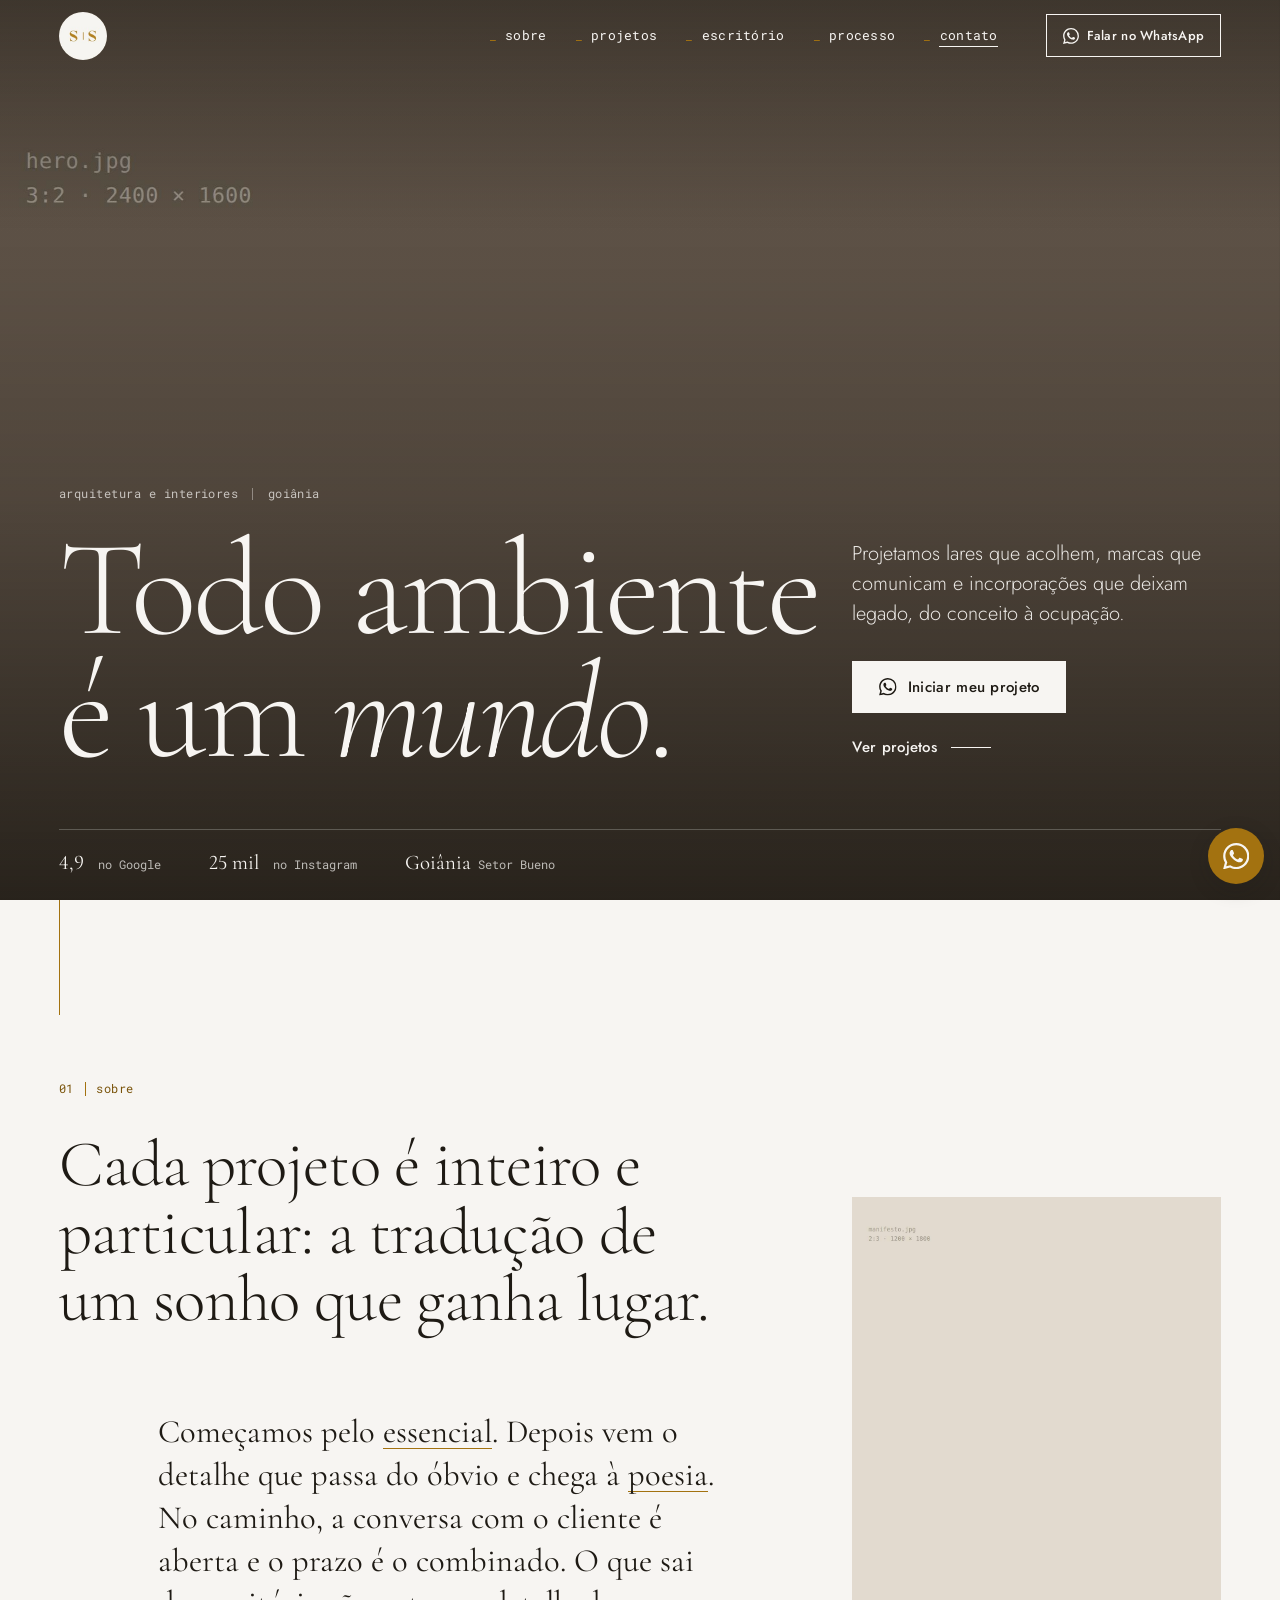
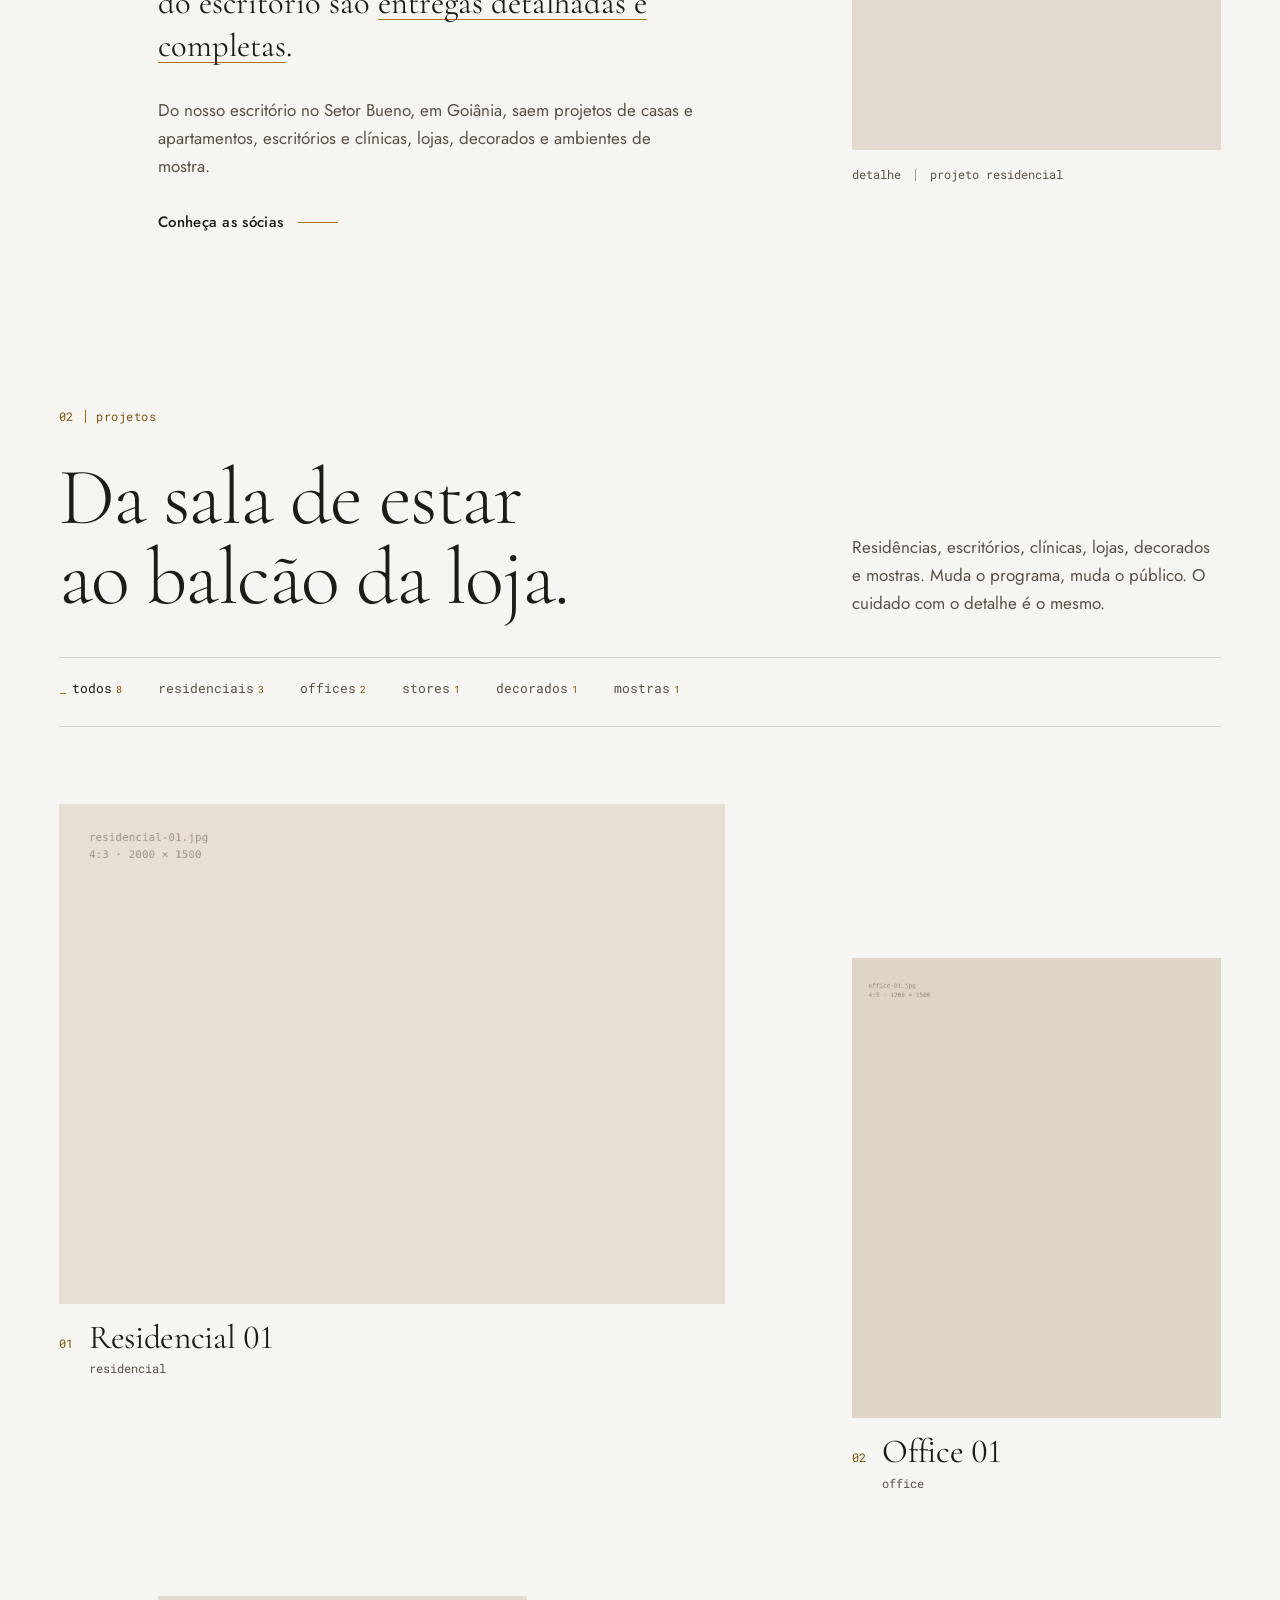
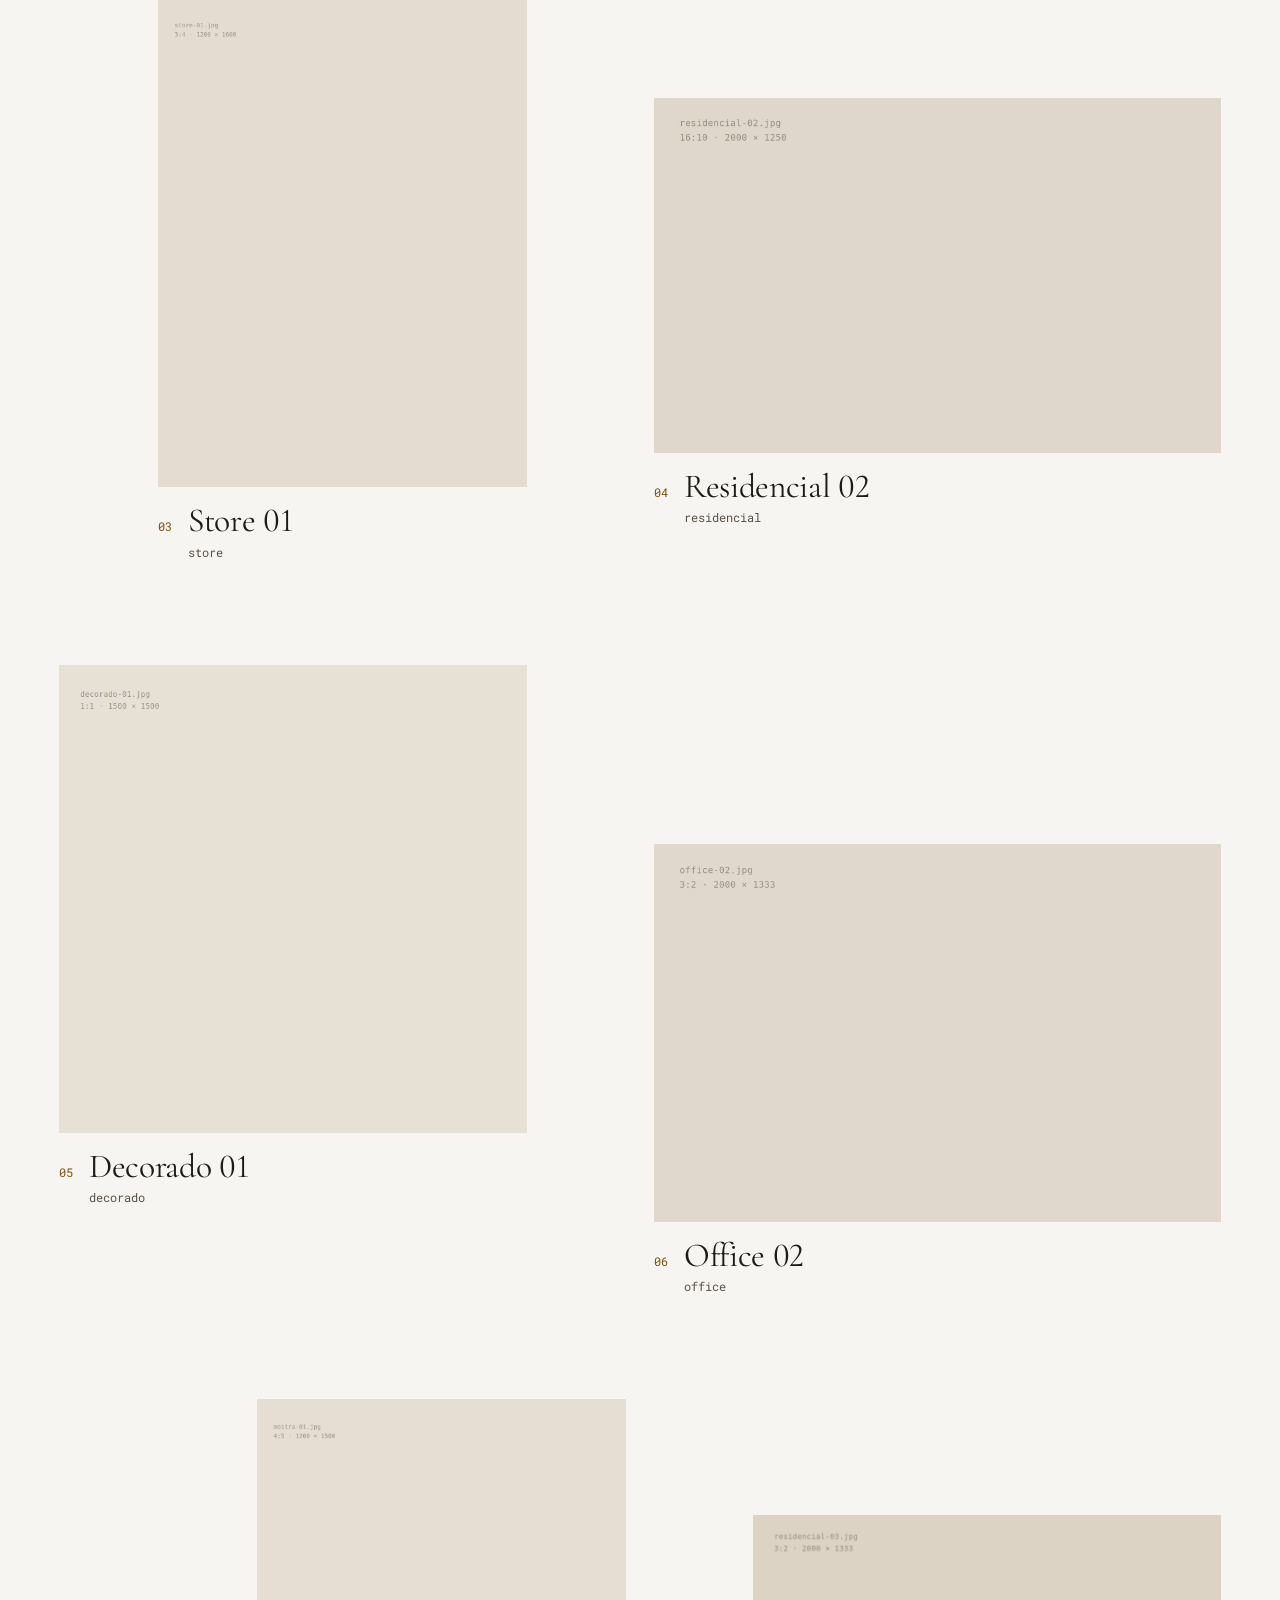
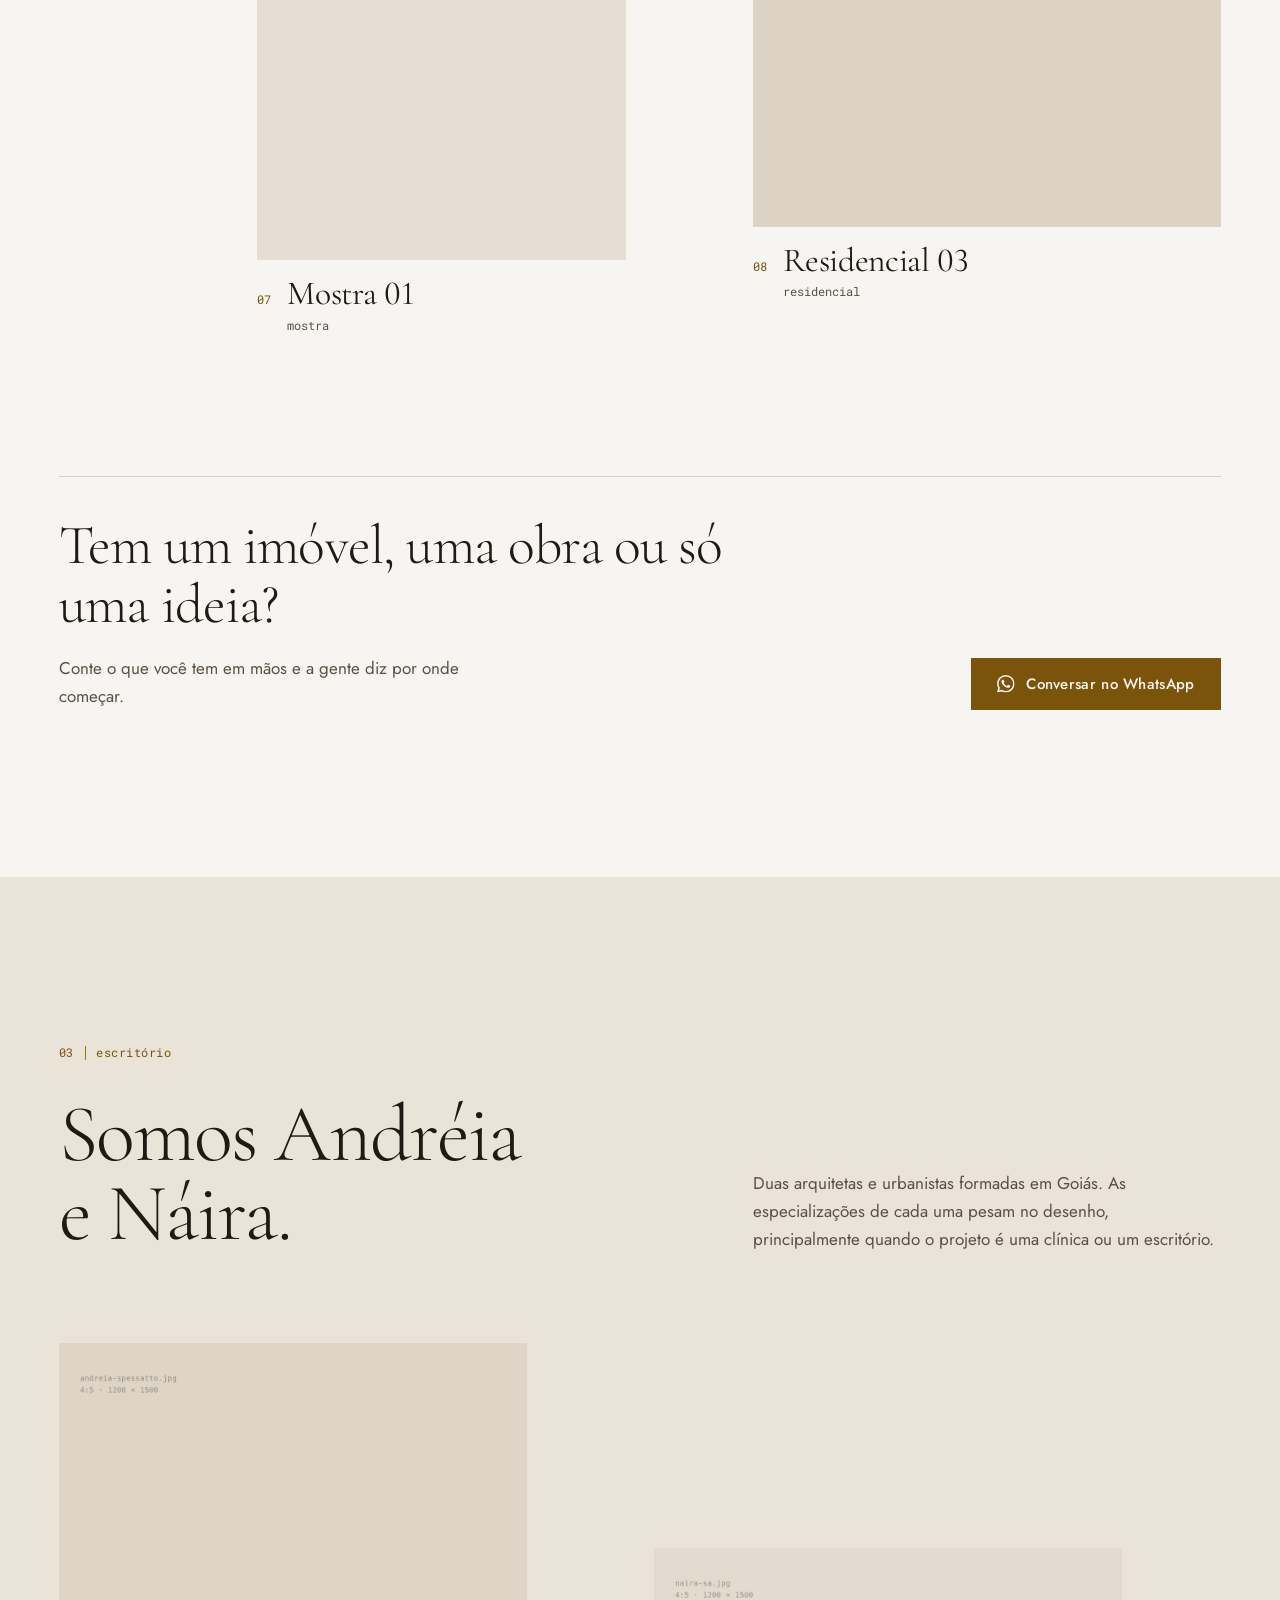
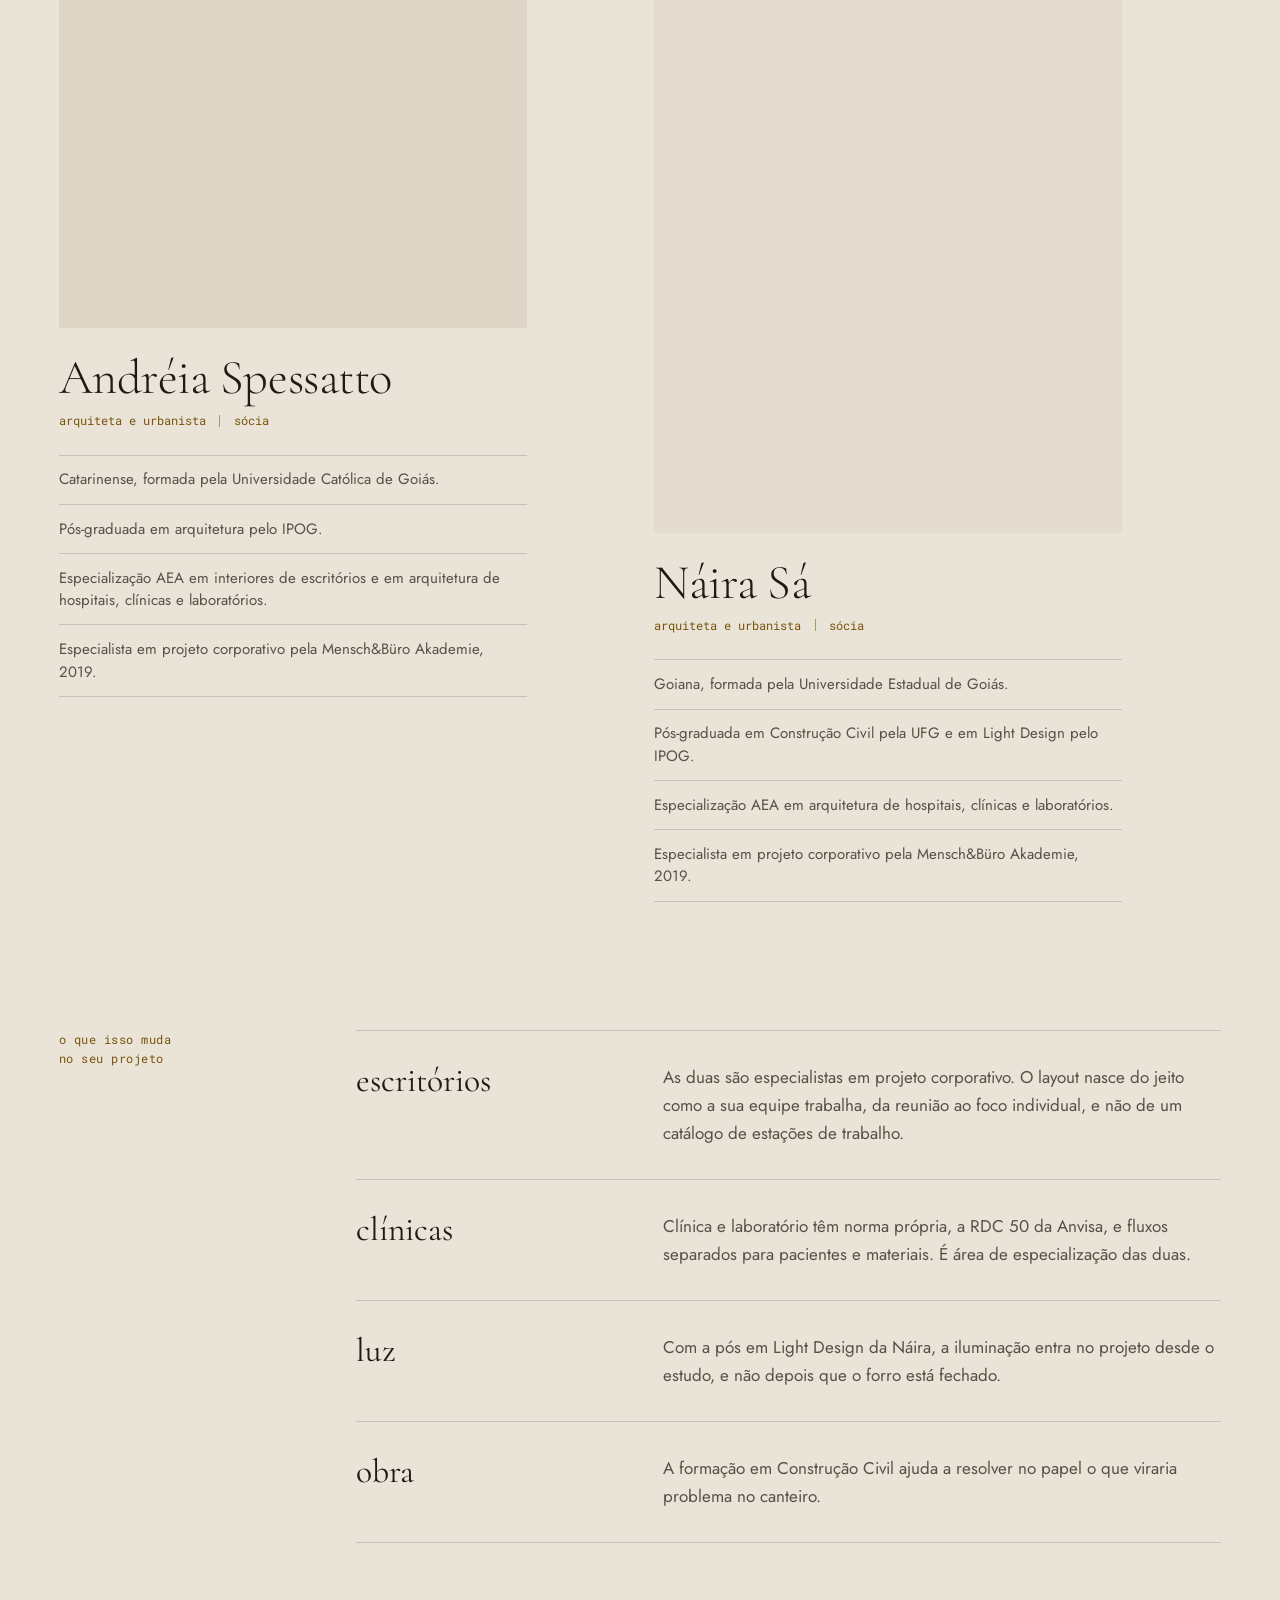
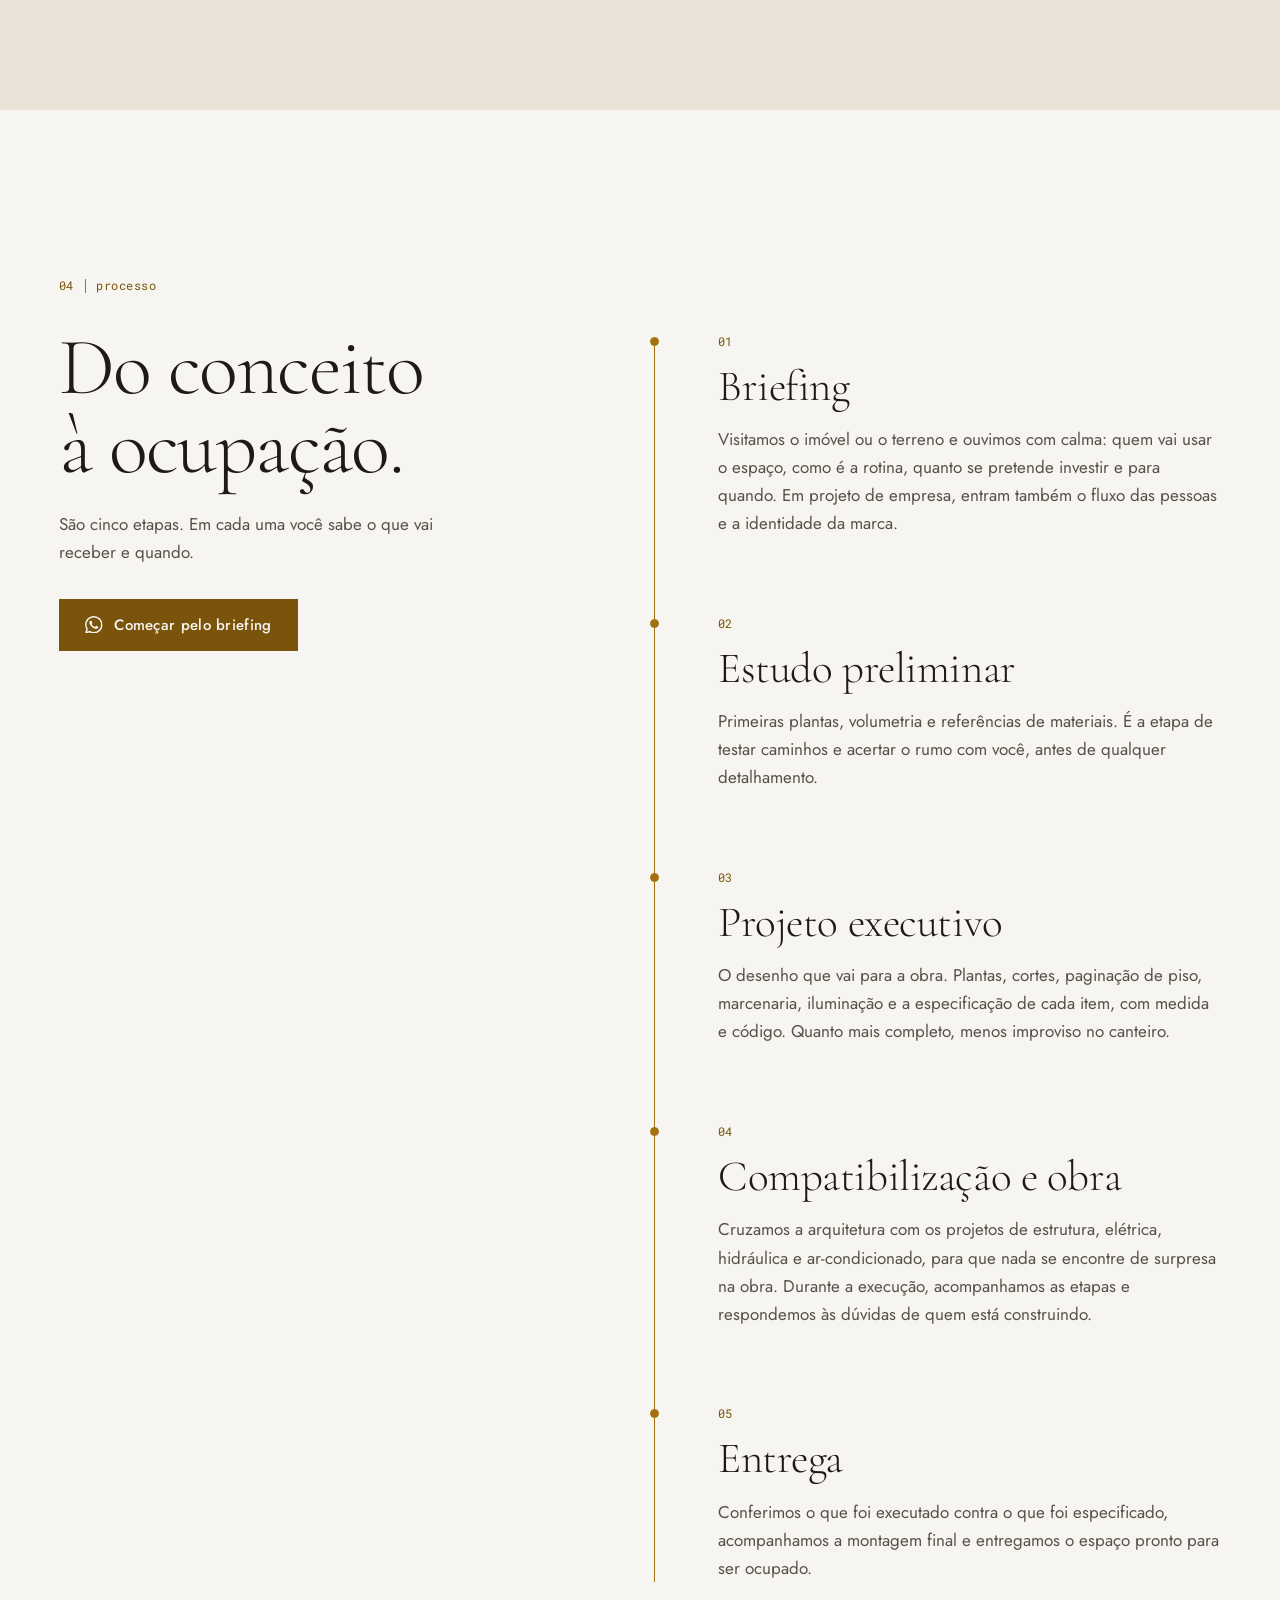
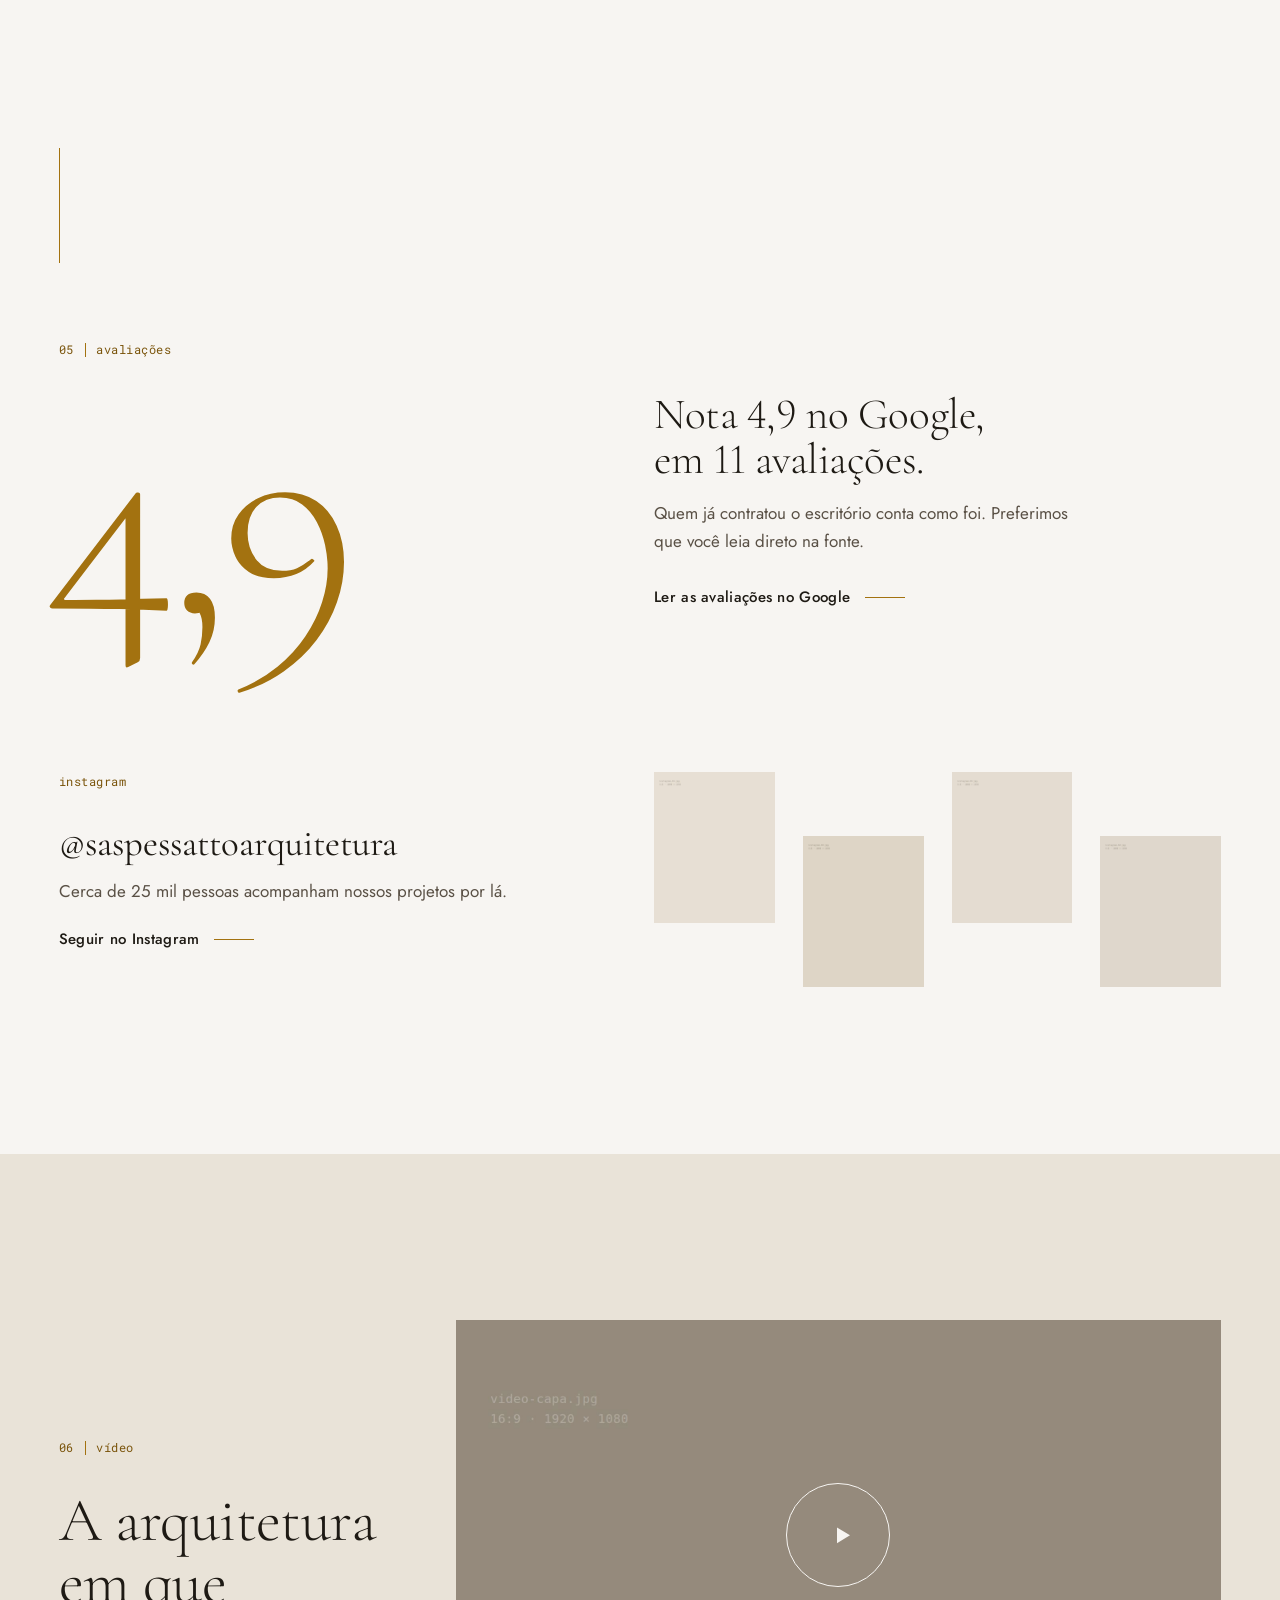
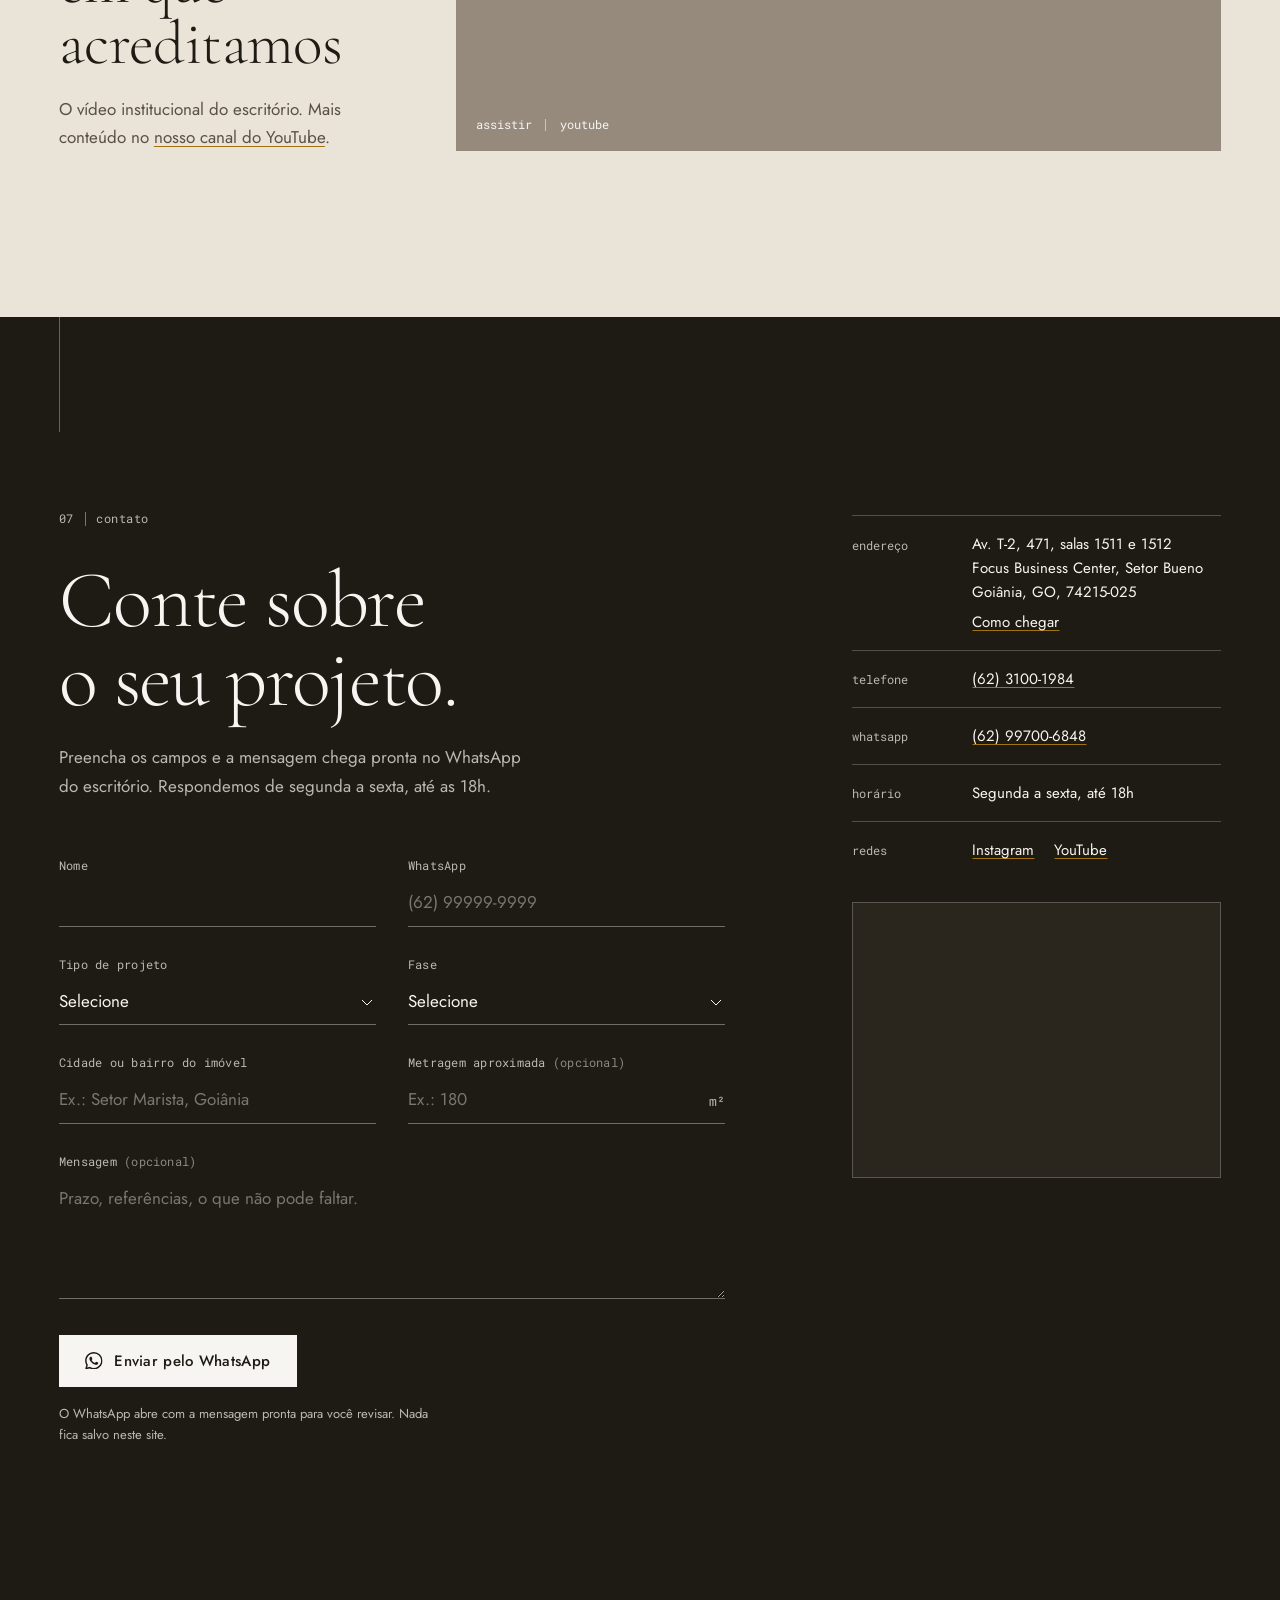
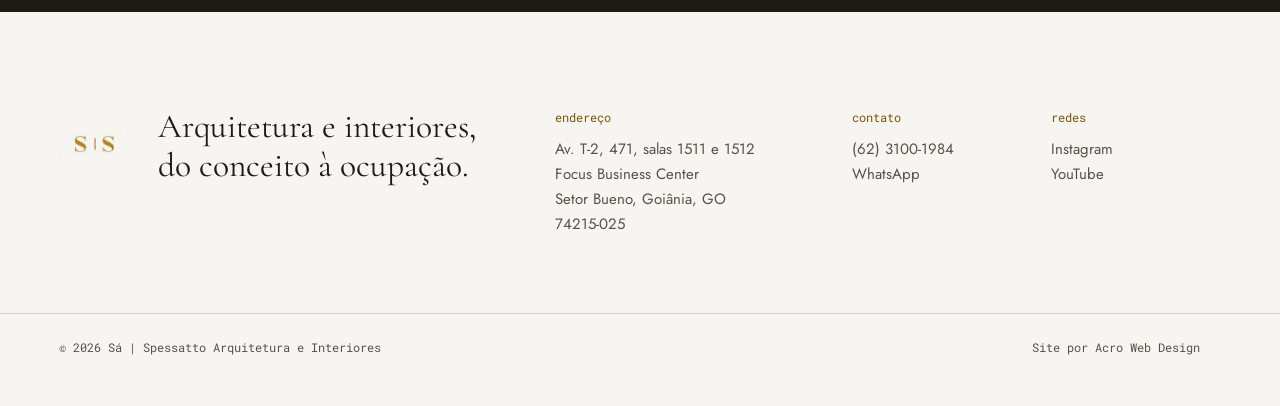
==== sa-spessatto/index.html @ e3507b0e "Adiciona site da Sá | Spessatto Arquitetura e Interiores Landing page única em HTML, CSS e JS puros " ====
<!doctype html>
<html lang="pt-BR">
<head>
  <meta charset="utf-8">
  <meta name="viewport" content="width=device-width, initial-scale=1">
  <title>Arquitetura e Interiores em Goiânia | Sá | Spessatto</title>
  <meta name="description" content="Escritório de arquitetura e interiores no Setor Bueno, em Goiânia. Projetos residenciais, corporativos, de lojas, decorados e mostras, do primeiro estudo à entrega da obra.">
  <link rel="canonical" href="https://saspessatto.com/">
  <meta name="theme-color" content="#F7F5F2">

  <link rel="icon" type="image/png" sizes="32x32" href="assets/img/favicon-32.png">
  <link rel="icon" type="image/png" sizes="150x150" href="assets/img/logo.png">
  <link rel="apple-touch-icon" href="assets/img/logo.png">

  <meta property="og:type" content="website">
  <meta property="og:locale" content="pt_BR">
  <meta property="og:site_name" content="Sá | Spessatto Arquitetura e Interiores">
  <meta property="og:title" content="Arquitetura e Interiores em Goiânia | Sá | Spessatto">
  <meta property="og:description" content="Lares que acolhem, marcas que comunicam e incorporações que deixam legado. Arquitetura e interiores em Goiânia, do conceito à ocupação.">
  <meta property="og:url" content="https://saspessatto.com/">
  <meta property="og:image" content="https://saspessatto.com/assets/img/og-image.jpg">
  <meta property="og:image:width" content="1200">
  <meta property="og:image:height" content="630">
  <meta property="og:image:alt" content="Sá | Spessatto Arquitetura e Interiores, Goiânia">
  <meta name="twitter:card" content="summary_large_image">
  <meta name="twitter:title" content="Arquitetura e Interiores em Goiânia | Sá | Spessatto">
  <meta name="twitter:description" content="Lares que acolhem, marcas que comunicam e incorporações que deixam legado. Do conceito à ocupação.">
  <meta name="twitter:image" content="https://saspessatto.com/assets/img/og-image.jpg">

  <link rel="preconnect" href="https://fonts.googleapis.com">
  <link rel="preconnect" href="https://fonts.gstatic.com" crossorigin>
  <!-- Fontes carregadas sem bloquear a renderização (display=swap) -->
  <link rel="preload" as="style" href="https://fonts.googleapis.com/css2?family=Cormorant+Garamond:ital,wght@0,300..500;1,300..500&family=Jost:wght@300..500&family=Roboto+Mono&display=swap">
  <link rel="stylesheet" href="https://fonts.googleapis.com/css2?family=Cormorant+Garamond:ital,wght@0,300..500;1,300..500&family=Jost:wght@300..500&family=Roboto+Mono&display=swap" media="print" onload="this.media='all'">
  <noscript><link rel="stylesheet" href="https://fonts.googleapis.com/css2?family=Cormorant+Garamond:ital,wght@0,300..500;1,300..500&family=Jost:wght@300..500&family=Roboto+Mono&display=swap"></noscript>
  <link rel="preload" as="image" href="assets/img/hero.jpg" fetchpriority="high">
  <link rel="stylesheet" href="assets/css/style.css">

  <script>document.documentElement.classList.add('js');</script>
  <script src="assets/js/main.js" defer></script>

  <!-- schema.org não tem um tipo "ArchitecturalService": ProfessionalService é o subtipo de LocalBusiness que se aplica -->
  <script type="application/ld+json">
  {
    "@context": "https://schema.org",
    "@type": "ProfessionalService",
    "additionalType": "http://www.productontology.org/id/Architectural_firm",
    "@id": "https://saspessatto.com/#escritorio",
    "name": "Sá | Spessatto Arquitetura e Interiores",
    "alternateName": "Sá + Spessatto Arquitetura e Interiores",
    "description": "Escritório de arquitetura e interiores em Goiânia. Projetos residenciais, corporativos, comerciais, decorados, mostras e gastronomia.",
    "url": "https://saspessatto.com/",
    "logo": "https://saspessatto.com/assets/img/logo.png",
    "image": "https://saspessatto.com/assets/img/og-image.jpg",
    "telephone": "+55 62 3100-1984",
    "address": {
      "@type": "PostalAddress",
      "streetAddress": "Av. T-2, 471, salas 1511 e 1512, Focus Business Center",
      "addressLocality": "Goiânia",
      "addressRegion": "GO",
      "postalCode": "74215-025",
      "addressCountry": "BR"
    },
    "areaServed": "Goiânia",
    "hasMap": "https://www.google.com/maps/search/?api=1&query=Av.+T-2,+471,+Focus+Business+Center,+Setor+Bueno,+Goi%C3%A2nia",
    "openingHoursSpecification": [{
      "@type": "OpeningHoursSpecification",
      "dayOfWeek": ["Monday", "Tuesday", "Wednesday", "Thursday", "Friday"],
      "opens": "08:00",
      "closes": "18:00"
    }],
    "founder": [
      { "@type": "Person", "name": "Andréia Spessatto", "jobTitle": "Arquiteta e urbanista" },
      { "@type": "Person", "name": "Náira Sá", "jobTitle": "Arquiteta e urbanista" }
    ],
    "sameAs": [
      "https://www.instagram.com/saspessattoarquitetura/",
      "https://www.youtube.com/channel/UC-qVIoz7-3_8wvqXC-e0q2g"
    ],
    "aggregateRating": {
      "@type": "AggregateRating",
      "ratingValue": "4.9",
      "reviewCount": "11",
      "bestRating": "5"
    }
  }
  </script>
  <!-- TODO: confirmar o horário de abertura (08:00 acima e BUSINESS_HOURS.open no main.js) -->
</head>
<body>
  <a class="skip" href="#conteudo">Pular para o conteúdo</a>

  <!-- ================= Header ================= -->
  <header class="header" data-header>
    <div class="header__inner wrap">
      <a class="header__logo" href="#inicio">
        <img src="assets/img/logo.png" alt="Sá | Spessatto Arquitetura e Interiores, voltar ao início" width="48" height="48">
      </a>

      <nav class="nav" id="menu" aria-label="Principal" data-nav>
        <ul class="nav__list">
          <li><a href="#sobre"><span class="nav__u" aria-hidden="true">_</span> sobre</a></li>
          <li><a href="#projetos"><span class="nav__u" aria-hidden="true">_</span> projetos</a></li>
          <li><a href="#escritorio"><span class="nav__u" aria-hidden="true">_</span> escritório</a></li>
          <li><a href="#processo"><span class="nav__u" aria-hidden="true">_</span> processo</a></li>
          <li><a href="#contato"><span class="nav__u" aria-hidden="true">_</span> contato</a></li>
        </ul>
        <div class="nav__extra">
          <a class="btn btn--brand" href="#contato" data-wa="menu">Falar no WhatsApp</a>
          <p>Av. T-2, 471, salas 1511 e 1512<br>Setor Bueno, Goiânia</p>
          <p><a href="tel:+556231001984">(62) 3100-1984</a></p>
        </div>
      </nav>

      <a class="header__cta" href="#contato" data-wa="header">
        <svg class="icon" viewBox="0 0 24 24" aria-hidden="true"><use href="#i-whatsapp"></use></svg>
        <span>Falar no WhatsApp</span>
      </a>

      <button class="menu-toggle" type="button" aria-expanded="false" aria-controls="menu" data-menu-toggle>
        <span class="menu-toggle__label" data-menu-label>menu</span>
        <span class="menu-toggle__lines" aria-hidden="true"></span>
      </button>
    </div>
  </header>

  <main id="conteudo">

    <!-- ================= Hero ================= -->
    <section class="hero" id="inicio" aria-labelledby="hero-title">
      <div class="hero__media">
        <img src="assets/img/hero.jpg" alt="Sala de estar de um projeto residencial do escritório, com luz natural e marcenaria sob medida" width="2400" height="1600" fetchpriority="high" decoding="async">
      </div>

      <div class="hero__content wrap">
        <p class="hero__kicker">arquitetura e interiores <i class="bar" aria-hidden="true"></i> goiânia</p>
        <h1 class="hero__title" id="hero-title">Todo ambiente <br>é um <em>mundo</em>.</h1>
        <div class="hero__side">
          <p class="hero__lead">Projetamos lares que acolhem, marcas que comunicam e incorporações que deixam legado, do conceito à ocupação.</p>
          <div class="hero__actions">
            <a class="btn btn--light" href="#contato" data-wa="hero" data-wa-text="Olá! Vim pelo site e quero iniciar um projeto com o escritório.">
              <svg class="icon" viewBox="0 0 24 24" aria-hidden="true"><use href="#i-whatsapp"></use></svg>
              Iniciar meu projeto
            </a>
            <a class="link link--light" href="#projetos">Ver projetos</a>
          </div>
        </div>
      </div>

      <div class="hero__proof wrap">
        <ul>
          <li><a href="https://www.google.com/search?q=saspessattoarquitetura" target="_blank" rel="noopener"><strong>4,9</strong> no Google</a></li>
          <li><a href="https://www.instagram.com/saspessattoarquitetura/" target="_blank" rel="noopener"><strong>25 mil</strong> no Instagram</a></li>
          <!-- TODO: confirmar o ano de fundação e trocar por: <strong>Goiânia</strong>, desde AAAA -->
          <li><strong>Goiânia</strong> Setor Bueno</li>
        </ul>
      </div>
    </section>

    <!-- ================= 01 Manifesto ================= -->
    <section class="manifesto" id="sobre" aria-labelledby="sobre-title">
      <span class="vline" aria-hidden="true" data-reveal></span>
      <div class="wrap manifesto__grid">
        <p class="label manifesto__label"><span class="label__n">01</span>sobre</p>

        <h2 class="manifesto__title" id="sobre-title" data-reveal>Cada projeto é inteiro e particular: a tradução de um sonho que ganha lugar.</h2>

        <figure class="manifesto__figure" data-reveal>
          <div class="media zoom" style="--ratio: 2 / 3">
            <img src="assets/img/manifesto.jpg" alt="Detalhe de marcenaria e iluminação em um projeto residencial" width="1200" height="1800" loading="lazy" decoding="async">
          </div>
          <figcaption class="caption">detalhe <i class="bar" aria-hidden="true"></i> projeto residencial</figcaption>
        </figure>

        <div class="manifesto__text" data-reveal>
          <p class="manifesto__values">Começamos pelo <span class="mark">essencial</span>. Depois vem o detalhe que passa do óbvio e chega à <span class="mark">poesia</span>. No caminho, a conversa com o cliente é aberta e o prazo é o combinado. O que sai do escritório são <span class="mark">entregas detalhadas e completas</span>.</p>
          <p class="manifesto__about">Do nosso escritório no Setor Bueno, em Goiânia, saem projetos de casas e apartamentos, escritórios e clínicas, lojas, decorados e ambientes de mostra.</p>
          <a class="link" href="#escritorio">Conheça as sócias</a>
        </div>
      </div>
    </section>

    <!-- ================= 02 Projetos ================= -->
    <section class="projects" id="projetos" aria-labelledby="projetos-title">
      <div class="wrap">
        <header class="projects__head">
          <p class="label"><span class="label__n">02</span>projetos</p>
          <h2 class="h2" id="projetos-title" data-reveal>Da sala de estar ao balcão da loja.</h2>
          <p class="projects__intro" data-reveal>Residências, escritórios, clínicas, lojas, decorados e mostras. Muda o programa, muda o público. O cuidado com o detalhe é o mesmo.</p>
        </header>

        <!-- Filtro gerado pelo main.js a partir das categorias que existem abaixo.
             Categoria sem projeto não aparece (ex.: food). -->
        <div class="filter" role="group" aria-label="Filtrar projetos por categoria" data-filter hidden></div>

        <!--
          Cada projeto: data-category = residencial | corporativo | store | decorado | mostra | food
          --ratio = proporção da foto. Local e metragem: preencha os <span> vazios (ficam ocultos enquanto vazios).
        -->
        <div class="projects__grid" data-projects>
          <article class="project" data-category="residencial" data-pos="0">
            <button class="project__open zoom" type="button" aria-label="Ampliar: Residencial 01">
              <span class="media" style="--ratio: 4 / 3"><img src="assets/img/residencial-01.jpg" alt="Sala de estar integrada à cozinha em projeto residencial" width="2000" height="1500" loading="lazy" decoding="async"></span>
            </button>
            <div class="project__info">
              <span class="project__n">01</span>
              <h3 class="project__name">Residencial 01</h3>
              <p class="project__meta"><span>residencial</span><span data-local></span><span data-area></span></p>
            </div>
          </article>

          <article class="project" data-category="corporativo" data-pos="1">
            <button class="project__open zoom" type="button" aria-label="Ampliar: Office 01">
              <span class="media" style="--ratio: 4 / 5"><img src="assets/img/office-01.jpg" alt="Sala de reunião de escritório corporativo com mesa em madeira" width="1200" height="1500" loading="lazy" decoding="async"></span>
            </button>
            <div class="project__info">
              <span class="project__n">02</span>
              <h3 class="project__name">Office 01</h3>
              <p class="project__meta"><span>office</span><span data-local></span><span data-area></span></p>
            </div>
          </article>

          <article class="project" data-category="store" data-pos="2">
            <button class="project__open zoom" type="button" aria-label="Ampliar: Store 01">
              <span class="media" style="--ratio: 3 / 4"><img src="assets/img/store-01.jpg" alt="Balcão e expositores de loja projetada pelo escritório" width="1200" height="1600" loading="lazy" decoding="async"></span>
            </button>
            <div class="project__info">
              <span class="project__n">03</span>
              <h3 class="project__name">Store 01</h3>
              <p class="project__meta"><span>store</span><span data-local></span><span data-area></span></p>
            </div>
          </article>

          <article class="project" data-category="residencial" data-pos="3">
            <button class="project__open zoom" type="button" aria-label="Ampliar: Residencial 02">
              <span class="media" style="--ratio: 16 / 10"><img src="assets/img/residencial-02.jpg" alt="Varanda gourmet de apartamento com vista para a cidade" width="2000" height="1250" loading="lazy" decoding="async"></span>
            </button>
            <div class="project__info">
              <span class="project__n">04</span>
              <h3 class="project__name">Residencial 02</h3>
              <p class="project__meta"><span>residencial</span><span data-local></span><span data-area></span></p>
            </div>
          </article>

          <article class="project" data-category="decorado" data-pos="4">
            <button class="project__open zoom" type="button" aria-label="Ampliar: Decorado 01">
              <span class="media" style="--ratio: 1 / 1"><img src="assets/img/decorado-01.jpg" alt="Living de apartamento decorado para lançamento imobiliário" width="1500" height="1500" loading="lazy" decoding="async"></span>
            </button>
            <div class="project__info">
              <span class="project__n">05</span>
              <h3 class="project__name">Decorado 01</h3>
              <p class="project__meta"><span>decorado</span><span data-local></span><span data-area></span></p>
            </div>
          </article>

          <article class="project" data-category="corporativo" data-pos="5">
            <button class="project__open zoom" type="button" aria-label="Ampliar: Office 02">
              <span class="media" style="--ratio: 3 / 2"><img src="assets/img/office-02.jpg" alt="Recepção de clínica com balcão em pedra e iluminação indireta" width="2000" height="1333" loading="lazy" decoding="async"></span>
            </button>
            <div class="project__info">
              <span class="project__n">06</span>
              <h3 class="project__name">Office 02</h3>
              <p class="project__meta"><span>office</span><span data-local></span><span data-area></span></p>
            </div>
          </article>

          <article class="project" data-category="mostra" data-pos="6">
            <button class="project__open zoom" type="button" aria-label="Ampliar: Mostra 01">
              <span class="media" style="--ratio: 4 / 5"><img src="assets/img/mostra-01.jpg" alt="Ambiente assinado pelo escritório em mostra de arquitetura" width="1200" height="1500" loading="lazy" decoding="async"></span>
            </button>
            <div class="project__info">
              <span class="project__n">07</span>
              <h3 class="project__name">Mostra 01</h3>
              <p class="project__meta"><span>mostra</span><span data-local></span><span data-area></span></p>
            </div>
          </article>

          <article class="project" data-category="residencial" data-pos="7">
            <button class="project__open zoom" type="button" aria-label="Ampliar: Residencial 03">
              <span class="media" style="--ratio: 3 / 2"><img src="assets/img/residencial-03.jpg" alt="Suíte master com cabeceira estofada e luz indireta" width="2000" height="1333" loading="lazy" decoding="async"></span>
            </button>
            <div class="project__info">
              <span class="project__n">08</span>
              <h3 class="project__name">Residencial 03</h3>
              <p class="project__meta"><span>residencial</span><span data-local></span><span data-area></span></p>
            </div>
          </article>

          <!-- Projeto de food: descomente quando houver fotos. O filtro "food" aparece sozinho.
          <article class="project" data-category="food" data-pos="0">
            <button class="project__open zoom" type="button" aria-label="Ampliar: Food 01">
              <span class="media" style="--ratio: 4 / 3"><img src="assets/img/food-01.jpg" alt="Salão de restaurante projetado pelo escritório" width="2000" height="1500" loading="lazy" decoding="async"></span>
            </button>
            <div class="project__info">
              <span class="project__n">09</span>
              <h3 class="project__name">Food 01</h3>
              <p class="project__meta"><span>food</span><span data-local></span><span data-area></span></p>
            </div>
          </article>
          -->
        </div>

        <aside class="cta-band" aria-label="Conversar sobre um projeto" data-reveal>
          <p class="cta-band__title">Tem um imóvel, uma obra ou só uma ideia?</p>
          <p class="cta-band__text">Conte o que você tem em mãos e a gente diz por onde começar.</p>
          <a class="btn btn--brand cta-band__btn" href="#contato" data-wa="projetos" data-wa-text="Olá! Vi os projetos no site e queria conversar sobre o meu.">
            <svg class="icon" viewBox="0 0 24 24" aria-hidden="true"><use href="#i-whatsapp"></use></svg>
            Conversar no WhatsApp
          </a>
        </aside>
      </div>
    </section>

    <!-- ================= 03 Escritório e sócias ================= -->
    <section class="studio" id="escritorio" aria-labelledby="escritorio-title">
      <div class="wrap">
        <header class="studio__head">
          <p class="label"><span class="label__n">03</span>escritório</p>
          <h2 class="h2" id="escritorio-title" data-reveal>Somos Andréia e Náira.</h2>
          <p class="studio__intro" data-reveal>Duas arquitetas e urbanistas formadas em Goiás. As especializações de cada uma pesam no desenho, principalmente quando o projeto é uma clínica ou um escritório.</p>
        </header>

        <div class="studio__people">
          <article class="person person--a" data-reveal>
            <div class="media zoom" style="--ratio: 4 / 5">
              <img src="assets/img/andreia-spessatto.jpg" alt="Retrato da arquiteta Andréia Spessatto" width="1200" height="1500" loading="lazy" decoding="async">
            </div>
            <h3 class="person__name">Andréia Spessatto</h3>
            <p class="person__role">arquiteta e urbanista <i class="bar" aria-hidden="true"></i> sócia</p>
            <ul class="person__cv">
              <li>Catarinense, formada pela Universidade Católica de Goiás.</li>
              <li>Pós-graduada em arquitetura pelo IPOG.</li>
              <li>Especialização AEA em interiores de escritórios e em arquitetura de hospitais, clínicas e laboratórios.</li>
              <li>Especialista em projeto corporativo pela Mensch&amp;Büro Akademie, 2019.</li>
            </ul>
          </article>

          <article class="person person--b" data-reveal>
            <div class="media zoom" style="--ratio: 4 / 5">
              <img src="assets/img/naira-sa.jpg" alt="Retrato da arquiteta Náira Sá" width="1200" height="1500" loading="lazy" decoding="async">
            </div>
            <h3 class="person__name">Náira Sá</h3>
            <p class="person__role">arquiteta e urbanista <i class="bar" aria-hidden="true"></i> sócia</p>
            <ul class="person__cv">
              <li>Goiana, formada pela Universidade Estadual de Goiás.</li>
              <li>Pós-graduada em Construção Civil pela UFG e em Light Design pelo IPOG.</li>
              <li>Especialização AEA em arquitetura de hospitais, clínicas e laboratórios.</li>
              <li>Especialista em projeto corporativo pela Mensch&amp;Büro Akademie, 2019.</li>
            </ul>
          </article>
        </div>

        <div class="practice" data-reveal>
          <h3 class="practice__title">o que isso muda <br>no seu projeto</h3>
          <dl class="practice__list">
            <div>
              <dt>escritórios</dt>
              <dd>As duas são especialistas em projeto corporativo. O layout nasce do jeito como a sua equipe trabalha, da reunião ao foco individual, e não de um catálogo de estações de trabalho.</dd>
            </div>
            <div>
              <dt>clínicas</dt>
              <dd>Clínica e laboratório têm norma própria, a RDC 50 da Anvisa, e fluxos separados para pacientes e materiais. É área de especialização das duas.</dd>
            </div>
            <div>
              <dt>luz</dt>
              <dd>Com a pós em Light Design da Náira, a iluminação entra no projeto desde o estudo, e não depois que o forro está fechado.</dd>
            </div>
            <div>
              <dt>obra</dt>
              <dd>A formação em Construção Civil ajuda a resolver no papel o que viraria problema no canteiro.</dd>
            </div>
          </dl>
        </div>
      </div>
    </section>

    <!-- ================= 04 Processo ================= -->
    <section class="process" id="processo" aria-labelledby="processo-title">
      <div class="wrap process__grid">
        <div class="process__aside">
          <p class="label"><span class="label__n">04</span>processo</p>
          <h2 class="h2" id="processo-title">Do conceito à ocupação.</h2>
          <p class="process__intro">São cinco etapas. Em cada uma você sabe o que vai receber e quando.</p>
          <a class="btn btn--brand" href="#contato" data-wa="processo" data-wa-text="Olá! Vim pelo site e gostaria de marcar o briefing do meu projeto.">
            <svg class="icon" viewBox="0 0 24 24" aria-hidden="true"><use href="#i-whatsapp"></use></svg>
            Começar pelo briefing
          </a>
        </div>

        <ol class="timeline" data-timeline>
          <li class="step" data-step>
            <span class="step__n">01</span>
            <h3 class="step__title">Briefing</h3>
            <p>Visitamos o imóvel ou o terreno e ouvimos com calma: quem vai usar o espaço, como é a rotina, quanto se pretende investir e para quando. Em projeto de empresa, entram também o fluxo das pessoas e a identidade da marca.</p>
          </li>
          <li class="step" data-step>
            <span class="step__n">02</span>
            <h3 class="step__title">Estudo preliminar</h3>
            <p>Primeiras plantas, volumetria e referências de materiais. É a etapa de testar caminhos e acertar o rumo com você, antes de qualquer detalhamento.</p>
          </li>
          <li class="step" data-step>
            <span class="step__n">03</span>
            <h3 class="step__title">Projeto executivo</h3>
            <p>O desenho que vai para a obra. Plantas, cortes, paginação de piso, marcenaria, iluminação e a especificação de cada item, com medida e código. Quanto mais completo, menos improviso no canteiro.</p>
          </li>
          <li class="step" data-step>
            <span class="step__n">04</span>
            <h3 class="step__title">Compatibilização e obra</h3>
            <p>Cruzamos a arquitetura com os projetos de estrutura, elétrica, hidráulica e ar-condicionado, para que nada se encontre de surpresa na obra. Durante a execução, acompanhamos as etapas e respondemos às dúvidas de quem está construindo.</p>
          </li>
          <li class="step" data-step>
            <span class="step__n">05</span>
            <h3 class="step__title">Entrega</h3>
            <p>Conferimos o que foi executado contra o que foi especificado, acompanhamos a montagem final e entregamos o espaço pronto para ser ocupado.</p>
          </li>
        </ol>
      </div>
    </section>

    <!-- ================= 05 Avaliações e Instagram ================= -->
    <section class="proof" id="avaliacoes" aria-labelledby="avaliacoes-title">
      <span class="vline" aria-hidden="true" data-reveal></span>
      <div class="wrap">
        <div class="proof__rating">
          <p class="label"><span class="label__n">05</span>avaliações</p>
          <p class="proof__score" aria-hidden="true" data-reveal>4,9</p>
          <div class="proof__text" data-reveal>
            <h2 class="proof__title" id="avaliacoes-title">Nota 4,9 no Google, em 11 avaliações.</h2>
            <p>Quem já contratou o escritório conta como foi. Preferimos que você leia direto na fonte.</p>
            <a class="link" href="https://www.google.com/search?q=saspessattoarquitetura" target="_blank" rel="noopener">Ler as avaliações no Google</a>
          </div>
        </div>

        <!--
          Depoimentos: use apenas textos reais, com autorização do cliente.
          Para publicar, descomente o bloco e duplique o <figure> para cada depoimento.
        <div class="testimonials">
          <figure class="testimonial">
            <blockquote><p>Texto do depoimento, como o cliente escreveu.</p></blockquote>
            <figcaption>Nome do cliente <i class="bar" aria-hidden="true"></i> tipo de projeto</figcaption>
          </figure>
        </div>
        -->

        <div class="insta">
          <div class="insta__text" data-reveal>
            <p class="label">instagram</p>
            <p class="insta__handle"><a href="https://www.instagram.com/saspessattoarquitetura/" target="_blank" rel="noopener">@saspessattoarquitetura</a></p>
            <p>Cerca de 25 mil pessoas acompanham nossos projetos por lá.</p>
            <a class="link" href="https://www.instagram.com/saspessattoarquitetura/" target="_blank" rel="noopener">Seguir no Instagram</a>
          </div>
          <ul class="insta__grid">
            <li><a class="media zoom" style="--ratio: 4 / 5" href="https://www.instagram.com/saspessattoarquitetura/" target="_blank" rel="noopener"><img src="assets/img/instagram-01.jpg" alt="Publicação do Instagram do escritório: ambiente residencial" width="1080" height="1350" loading="lazy" decoding="async"></a></li>
            <li><a class="media zoom" style="--ratio: 4 / 5" href="https://www.instagram.com/saspessattoarquitetura/" target="_blank" rel="noopener"><img src="assets/img/instagram-02.jpg" alt="Publicação do Instagram do escritório: detalhe de materiais" width="1080" height="1350" loading="lazy" decoding="async"></a></li>
            <li><a class="media zoom" style="--ratio: 4 / 5" href="https://www.instagram.com/saspessattoarquitetura/" target="_blank" rel="noopener"><img src="assets/img/instagram-03.jpg" alt="Publicação do Instagram do escritório: projeto corporativo" width="1080" height="1350" loading="lazy" decoding="async"></a></li>
            <li><a class="media zoom" style="--ratio: 4 / 5" href="https://www.instagram.com/saspessattoarquitetura/" target="_blank" rel="noopener"><img src="assets/img/instagram-04.jpg" alt="Publicação do Instagram do escritório: obra em andamento" width="1080" height="1350" loading="lazy" decoding="async"></a></li>
          </ul>
        </div>
      </div>
    </section>

    <!-- ================= 06 Vídeo ================= -->
    <section class="video" id="video" aria-labelledby="video-title">
      <div class="wrap video__grid">
        <div class="video__text" data-reveal>
          <p class="label"><span class="label__n">06</span>vídeo</p>
          <h2 class="video__title" id="video-title">A arquitetura em que acreditamos</h2>
          <p>O vídeo institucional do escritório. Mais conteúdo no <a href="https://www.youtube.com/channel/UC-qVIoz7-3_8wvqXC-e0q2g" target="_blank" rel="noopener">nosso canal do YouTube</a>.</p>
        </div>
        <!-- O player do YouTube só carrega depois do clique (youtube-nocookie) -->
        <div class="video__player" data-video="qAH6bfe7d_4" data-video-title="A arquitetura em que acreditamos" data-reveal>
          <button class="video__play" type="button" aria-label="Reproduzir o vídeo A arquitetura em que acreditamos">
            <img src="assets/img/video-capa.jpg" alt="" width="1920" height="1080" loading="lazy" decoding="async">
            <span class="video__icon" aria-hidden="true"><svg viewBox="0 0 24 24"><path d="M9 6.5v11l9-5.5z"/></svg></span>
            <span class="video__hint" aria-hidden="true">assistir <i class="bar"></i> youtube</span>
          </button>
        </div>
      </div>
    </section>

    <!-- ================= 07 Contato ================= -->
    <section class="contact" id="contato" aria-labelledby="contato-title">
      <span class="vline vline--light" aria-hidden="true" data-reveal></span>
      <div class="wrap contact__grid">
        <header class="contact__head">
          <p class="label label--light"><span class="label__n">07</span>contato</p>
          <h2 class="h2" id="contato-title">Conte sobre o seu projeto.</h2>
          <p>Preencha os campos e a mensagem chega pronta no WhatsApp do escritório. Respondemos <span data-hours-inline>de segunda a sexta, até as 18h</span>.</p>
        </header>

        <form class="form" data-contact-form novalidate>
          <div class="field">
            <label for="f-nome">Nome</label>
            <input id="f-nome" name="nome" type="text" autocomplete="name" required aria-describedby="f-nome-erro">
            <p class="field__error" id="f-nome-erro"></p>
          </div>
          <div class="field">
            <label for="f-whats">WhatsApp</label>
            <input id="f-whats" name="whatsapp" type="tel" inputmode="tel" autocomplete="tel" placeholder="(62) 99999-9999" required aria-describedby="f-whats-erro">
            <p class="field__error" id="f-whats-erro"></p>
          </div>
          <div class="field">
            <label for="f-tipo">Tipo de projeto</label>
            <select id="f-tipo" name="tipo" required aria-describedby="f-tipo-erro">
              <option value="">Selecione</option>
              <option value="residencial">Residencial</option>
              <option value="corporativo">Corporativo (escritório ou clínica)</option>
              <option value="comercial">Loja ou comercial</option>
              <option value="decorado">Decorado ou mostra</option>
              <option value="outro">Outro</option>
            </select>
            <p class="field__error" id="f-tipo-erro"></p>
          </div>
          <div class="field">
            <label for="f-fase">Fase</label>
            <select id="f-fase" name="fase" required aria-describedby="f-fase-erro">
              <option value="">Selecione</option>
              <option value="terreno">Tenho o terreno</option>
              <option value="obra">Obra em andamento</option>
              <option value="reforma">Reforma</option>
              <option value="planejando">Ainda estou planejando</option>
            </select>
            <p class="field__error" id="f-fase-erro"></p>
          </div>
          <div class="field">
            <label for="f-local">Cidade ou bairro do imóvel</label>
            <input id="f-local" name="local" type="text" autocomplete="address-level2" placeholder="Ex.: Setor Marista, Goiânia" required aria-describedby="f-local-erro">
            <p class="field__error" id="f-local-erro"></p>
          </div>
          <div class="field field--unit">
            <label for="f-area">Metragem aproximada <span class="field__opt">(opcional)</span></label>
            <input id="f-area" name="metragem" type="text" inputmode="decimal" placeholder="Ex.: 180">
            <span class="field__unit" aria-hidden="true">m²</span>
          </div>
          <div class="field field--full">
            <label for="f-msg">Mensagem <span class="field__opt">(opcional)</span></label>
            <textarea id="f-msg" name="mensagem" rows="4" placeholder="Prazo, referências, o que não pode faltar."></textarea>
          </div>

          <div class="form__foot">
            <button class="btn btn--light" type="submit">
              <svg class="icon" viewBox="0 0 24 24" aria-hidden="true"><use href="#i-whatsapp"></use></svg>
              Enviar pelo WhatsApp
            </button>
            <p class="form__note">O WhatsApp abre com a mensagem pronta para você revisar. Nada fica salvo neste site.</p>
          </div>

          <div class="form__status" data-form-status role="status" aria-live="polite" tabindex="-1" hidden>
            <p class="form__status-title" data-form-status-title>Abrindo o WhatsApp…</p>
            <p>Se a conversa não abriu, <a href="#" target="_blank" rel="noopener" data-form-fallback>toque aqui para abrir o WhatsApp</a>.</p>
            <button class="link link--light" type="button" data-form-reset>Escrever outra mensagem</button>
          </div>
        </form>

        <aside class="contact__info" aria-label="Endereço e contatos">
          <dl>
            <div>
              <dt>endereço</dt>
              <dd>
                <address>Av. T-2, 471, salas 1511 e 1512<br>Focus Business Center, Setor Bueno<br>Goiânia, GO, 74215-025</address>
                <a href="https://www.google.com/maps/search/?api=1&amp;query=Av.+T-2,+471,+Focus+Business+Center,+Setor+Bueno,+Goi%C3%A2nia" target="_blank" rel="noopener">Como chegar</a>
              </dd>
            </div>
            <div>
              <dt>telefone</dt>
              <dd><a href="tel:+556231001984">(62) 3100-1984</a></dd>
            </div>
            <div>
              <dt>whatsapp</dt>
              <dd><a href="#contato" data-wa="contato" data-wa-display>(62) 99700-6848</a></dd>
            </div>
            <div>
              <dt>horário</dt>
              <dd data-hours-label>Segunda a sexta, até 18h</dd>
            </div>
            <div>
              <dt>redes</dt>
              <dd class="contact__social">
                <a href="https://www.instagram.com/saspessattoarquitetura/" target="_blank" rel="noopener">Instagram</a>
                <a href="https://www.youtube.com/channel/UC-qVIoz7-3_8wvqXC-e0q2g" target="_blank" rel="noopener">YouTube</a>
              </dd>
            </div>
          </dl>
          <div class="map">
            <iframe title="Mapa: Focus Business Center, Av. T-2, 471, Setor Bueno, Goiânia" src="https://maps.google.com/maps?q=Av.%20T-2%2C%20471%2C%20Focus%20Business%20Center%2C%20Setor%20Bueno%2C%20Goi%C3%A2nia%20-%20GO&amp;z=16&amp;output=embed" loading="lazy" referrerpolicy="no-referrer-when-downgrade"></iframe>
          </div>
        </aside>
      </div>
    </section>
  </main>

  <!-- ================= Footer ================= -->
  <footer class="footer">
    <div class="wrap footer__grid">
      <a class="footer__logo" href="#inicio">
        <img src="assets/img/logo.png" alt="Sá | Spessatto Arquitetura e Interiores" width="72" height="72" loading="lazy">
      </a>
      <p class="footer__claim">Arquitetura e interiores, <br>do conceito à ocupação.</p>
      <div class="footer__col">
        <p class="footer__label">endereço</p>
        <address>Av. T-2, 471, salas 1511 e 1512<br>Focus Business Center<br>Setor Bueno, Goiânia, GO<br>74215-025</address>
      </div>
      <div class="footer__col">
        <p class="footer__label">contato</p>
        <ul>
          <li><a href="tel:+556231001984">(62) 3100-1984</a></li>
          <li><a href="#contato" data-wa="footer">WhatsApp</a></li>
        </ul>
      </div>
      <div class="footer__col">
        <p class="footer__label">redes</p>
        <ul>
          <li><a href="https://www.instagram.com/saspessattoarquitetura/" target="_blank" rel="noopener">Instagram</a></li>
          <li><a href="https://www.youtube.com/channel/UC-qVIoz7-3_8wvqXC-e0q2g" target="_blank" rel="noopener">YouTube</a></li>
        </ul>
      </div>
    </div>
    <div class="wrap footer__base">
      <p>© <span data-year>2026</span> Sá | Spessatto Arquitetura e Interiores</p>
      <!-- Crédito opcional: apague a linha abaixo se não quiser exibir -->
      <p class="footer__credit">Site por Acro Web Design</p>
    </div>
  </footer>

  <!-- ================= Lightbox dos projetos ================= -->
  <dialog class="lightbox" aria-labelledby="lb-title" data-lightbox>
    <div class="lightbox__bar">
      <p class="lightbox__count" data-lb-count></p>
      <button class="lightbox__close" type="button" data-lb-close>fechar <span aria-hidden="true">×</span></button>
    </div>
    <figure class="lightbox__figure">
      <img src="[data-uri]" alt="" data-lb-img>
    </figure>
    <div class="lightbox__foot">
      <div>
        <p class="lightbox__title" id="lb-title" data-lb-title></p>
        <p class="lightbox__meta" data-lb-meta></p>
      </div>
      <div class="lightbox__nav">
        <button type="button" data-lb-prev aria-label="Projeto anterior"><svg viewBox="0 0 40 12" aria-hidden="true"><path d="M40 6H1M6 1 1 6l5 5"/></svg></button>
        <button type="button" data-lb-next aria-label="Próximo projeto"><svg viewBox="0 0 40 12" aria-hidden="true"><path d="M0 6h39M34 1l5 5-5 5"/></svg></button>
      </div>
    </div>
  </dialog>

  <!-- ================= WhatsApp flutuante ================= -->
  <div class="wa" data-wa-widget>
    <div class="wa__panel" id="wa-panel" role="dialog" aria-labelledby="wa-title" data-wa-panel>
      <div class="wa__head">
        <img src="assets/img/logo.png" alt="" width="40" height="40" loading="lazy">
        <div>
          <p class="wa__name" id="wa-title">Sá | Spessatto</p>
          <p class="wa__status" data-wa-status-wrap><span class="wa__dot" aria-hidden="true"></span><span data-wa-status>responde em horário comercial</span></p>
        </div>
        <button class="wa__close" type="button" aria-label="Fechar conversa" data-wa-close>
          <svg viewBox="0 0 24 24" aria-hidden="true"><path d="M6 6l12 12M18 6 6 18"/></svg>
        </button>
      </div>
      <div class="wa__body">
        <p class="wa__bubble">Olá! Conte um pouco do seu projeto e a gente retorna.</p>
        <ul class="wa__quick">
          <li><button type="button" data-wa-quick="Olá! Vim pelo site e quero um projeto residencial.">Quero um projeto residencial</button></li>
          <li><button type="button" data-wa-quick="Olá! Vim pelo site e preciso de um projeto para o meu escritório ou clínica.">Projeto para meu escritório ou clínica</button></li>
          <li><button type="button" data-wa-quick="Olá! Vim pelo site e queria falar sobre uma reforma ou um decorado.">Reforma / decorado</button></li>
          <li><button type="button" data-wa-quick="Olá! Vim pelo site e tenho uma dúvida.">Outra dúvida</button></li>
        </ul>
      </div>
      <form class="wa__form" data-wa-form>
        <label class="sr-only" for="wa-text">Escreva sua mensagem</label>
        <input id="wa-text" type="text" placeholder="Escreva sua mensagem" autocomplete="off" enterkeyhint="send">
        <button type="submit" aria-label="Enviar mensagem pelo WhatsApp">
          <svg viewBox="0 0 24 24" aria-hidden="true"><path d="M4 12h15M13 6l6 6-6 6"/></svg>
        </button>
      </form>
    </div>
    <button class="wa__toggle" type="button" aria-expanded="false" aria-controls="wa-panel" aria-label="Abrir conversa no WhatsApp" data-wa-toggle>
      <svg viewBox="0 0 24 24" aria-hidden="true"><use href="#i-whatsapp"></use></svg>
    </button>
  </div>

  <!-- Ícone oficial do WhatsApp (usado via <use>) -->
  <svg width="0" height="0" style="position:absolute" aria-hidden="true" focusable="false">
    <symbol id="i-whatsapp" viewBox="0 0 24 24">
      <path fill="currentColor" d="M17.472 14.382c-.297-.149-1.758-.867-2.03-.967-.273-.099-.471-.148-.67.15-.197.297-.767.966-.94 1.164-.173.199-.347.223-.644.075-.297-.15-1.255-.463-2.39-1.475-.883-.788-1.48-1.761-1.653-2.059-.173-.297-.018-.458.13-.606.134-.133.298-.347.446-.52.149-.174.198-.298.298-.497.099-.198.05-.371-.025-.52-.075-.149-.669-1.612-.916-2.207-.242-.579-.487-.5-.669-.51-.173-.008-.371-.01-.57-.01-.198 0-.52.074-.792.372-.272.297-1.04 1.016-1.04 2.479 0 1.462 1.065 2.875 1.213 3.074.149.198 2.096 3.2 5.077 4.487.709.306 1.262.489 1.694.625.712.227 1.36.195 1.871.118.571-.085 1.758-.719 2.006-1.413.248-.694.248-1.289.173-1.413-.074-.124-.272-.198-.57-.347m-5.421 7.403h-.004a9.87 9.87 0 0 1-5.031-1.378l-.361-.214-3.741.982.998-3.648-.235-.374a9.86 9.86 0 0 1-1.51-5.26c.001-5.45 4.436-9.884 9.888-9.884 2.64 0 5.122 1.03 6.988 2.898a9.825 9.825 0 0 1 2.893 6.994c-.003 5.45-4.437 9.884-9.885 9.884m8.413-18.297A11.815 11.815 0 0 0 12.05 0C5.495 0 .16 5.335.157 11.892c0 2.096.547 4.142 1.588 5.945L.057 24l6.305-1.654a11.882 11.882 0 0 0 5.683 1.448h.005c6.554 0 11.89-5.335 11.893-11.893a11.821 11.821 0 0 0-3.48-8.413Z"/>
    </symbol>
  </svg>
</body>
</html>
---- sa-spessatto/assets/css/style.css ----
/* ==========================================================================
   Sá | Spessatto Arquitetura e Interiores
   Mobile first. Breakpoints: 600px, 900px, 1200px.
   ========================================================================== */

/* ---------- Tokens ---------- */
:root {
  --cream: #F7F5F2;
  --sand: #E9E3D8;
  --gold: #A37210;        /* cor do logo: linhas, números e títulos grandes */
  --gold-dark: #7A540B;   /* dourado para texto pequeno (contraste 6:1 no creme) */
  --ink: #1E1A14;
  --ink-soft: #5A5146;
  --line: rgba(30, 26, 20, .16);
  --line-light: rgba(247, 245, 242, .24);
  --cream-muted: rgba(247, 245, 242, .72);

  --serif: "Cormorant Garamond", "Cormorant", Garamond, "Times New Roman", serif;
  --sans: "Jost", "Helvetica Neue", Arial, sans-serif;
  --mono: "Roboto Mono", ui-monospace, "SFMono-Regular", Menlo, monospace;

  --gutter: clamp(1rem, 4.6vw, 4.5rem);
  --gap: clamp(1rem, 2.2vw, 2.5rem);
  --section: clamp(6rem, 13vw, 12rem);
  --header-h: 4.5rem;
  --ease: cubic-bezier(.22, .61, .36, 1);
}

/* ---------- Base ---------- */
*, *::before, *::after { box-sizing: border-box; }

html {
  -webkit-text-size-adjust: 100%;
  text-size-adjust: 100%;
  scroll-behavior: smooth;
  scroll-padding-top: var(--header-h);
}

body {
  margin: 0;
  background: var(--cream);
  color: var(--ink);
  font-family: var(--sans);
  font-size: clamp(1rem, .97rem + .15vw, 1.0625rem);
  font-weight: 400;
  line-height: 1.65;
  -webkit-font-smoothing: antialiased;
  -moz-osx-font-smoothing: grayscale;
}

img, svg, iframe { display: block; max-width: 100%; }
img { height: auto; }

h1, h2, h3 {
  margin: 0;
  font-family: var(--serif);
  font-weight: 300;
  line-height: 1.05;
  letter-spacing: -.01em;
  text-wrap: balance;
  font-variant-numeric: lining-nums;
}

p { margin: 0 0 1em; }
p:last-child { margin-bottom: 0; }
ul, ol, dl, dd, figure, address { margin: 0; padding: 0; }
address { font-style: normal; }
button { font: inherit; color: inherit; }

a { color: inherit; text-decoration-thickness: 1px; text-underline-offset: .2em; }
a[href^="tel:"], [data-wa-display] { white-space: nowrap; }

:focus-visible { outline: 2px solid var(--gold); outline-offset: 3px; }

::selection { background: var(--gold); color: var(--cream); }

.sr-only {
  position: absolute !important;
  width: 1px; height: 1px;
  padding: 0; margin: -1px;
  overflow: hidden;
  clip: rect(0 0 0 0);
  white-space: nowrap;
  border: 0;
}

.skip {
  position: fixed;
  top: .75rem; left: .75rem;
  z-index: 100;
  padding: .75rem 1rem;
  background: var(--ink);
  color: var(--cream);
  font-family: var(--mono);
  font-size: .8125rem;
  transform: translateY(-160%);
  transition: transform .2s;
}
.skip:focus { transform: none; }

.wrap {
  width: 100%;
  max-width: calc(90rem + 2 * var(--gutter));
  margin-inline: auto;
  padding-inline: var(--gutter);
}

/* ---------- Elementos de assinatura ---------- */

/* Rótulo em mono: "01 | sobre". A barra vertical ecoa o "S | S" do logo. */
.label {
  display: flex;
  align-items: center;
  gap: .9em;
  margin: 0 0 2rem;
  font-family: var(--mono);
  font-size: .75rem;
  letter-spacing: .04em;
  text-transform: lowercase;
  color: var(--gold-dark);
}
.label__n { display: inline-flex; align-items: center; gap: .9em; }
.label__n::after {
  content: "";
  width: 1px;
  height: 1.15em;
  background: var(--gold);
}
.label--light { color: var(--cream-muted); }

.bar {
  display: inline-block;
  width: 1px;
  height: 1em;
  margin: 0 .55em;
  background: currentColor;
  opacity: .55;
  vertical-align: -.15em;
}

/* Traço vertical dourado entre seções (herança da "linha-vertical") */
.vline {
  display: block;
  width: 1px;
  height: clamp(4rem, 9vw, 7.5rem);
  margin-left: calc(var(--gutter) + max(0px, (100% - 90rem - 2 * var(--gutter)) / 2));
  background: var(--gold);
  transform-origin: top;
}
.vline--light { background: var(--gold); opacity: .8; }

.caption {
  margin-top: .9rem;
  font-family: var(--mono);
  font-size: .75rem;
  color: var(--ink-soft);
  text-transform: lowercase;
}

/* Sublinhado fino dourado (manifesto) */
.mark {
  background-image: linear-gradient(var(--gold), var(--gold));
  background-repeat: no-repeat;
  background-position: 0 94%;
  background-size: 100% 1px;
  -webkit-box-decoration-break: clone;
  box-decoration-break: clone;
  transition: background-size 1.4s var(--ease) .5s;
}

/* Blocos de imagem */
.media {
  position: relative;
  display: block;
  overflow: hidden;
  aspect-ratio: var(--ratio, 4 / 3);
  background: var(--sand);
}
.media img {
  width: 100%;
  height: 100%;
  object-fit: cover;
}
.zoom img { transition: transform 1.4s var(--ease); }
@media (hover: hover) {
  .zoom:hover img { transform: scale(1.035); }
}

/* ---------- Tipografia ---------- */
.h2 {
  font-size: clamp(2.6rem, 1.7rem + 4.2vw, 5.5rem);
  line-height: .98;
  letter-spacing: -.02em;
}

/* ---------- Botões e links ---------- */
.btn {
  display: inline-flex;
  align-items: center;
  justify-content: center;
  gap: .7rem;
  min-height: 3.25rem;
  padding: .85rem 1.6rem;
  border: 1px solid var(--ink);
  background: var(--ink);
  color: var(--cream);
  font-family: var(--sans);
  font-size: .9375rem;
  font-weight: 500;
  letter-spacing: .02em;
  line-height: 1.2;
  text-decoration: none;
  cursor: pointer;
  transition: background-color .35s var(--ease), color .35s var(--ease), border-color .35s var(--ease);
}
.btn .icon { width: 1.1rem; height: 1.1rem; flex: none; }

.btn--brand { background: var(--gold-dark); border-color: var(--gold-dark); }
.btn--brand:hover { background: var(--ink); border-color: var(--ink); }

.btn--light { background: var(--cream); border-color: var(--cream); color: var(--ink); }
.btn--light:hover { background: var(--sand); border-color: var(--sand); }

.link {
  display: inline-flex;
  align-items: center;
  gap: .9rem;
  padding: .35rem 0;
  border: 0;
  background: none;
  color: inherit;
  font-family: var(--sans);
  font-size: .9375rem;
  font-weight: 500;
  letter-spacing: .02em;
  text-decoration: none;
  cursor: pointer;
}
.link::after {
  content: "";
  width: 2.5rem;
  height: 1px;
  background: var(--gold);
  transition: width .45s var(--ease);
}
.link:hover::after { width: 4rem; }
.link--light::after { background: currentColor; }

/* ==========================================================================
   Header
   ========================================================================== */
.header {
  position: fixed;
  inset: 0 0 auto;
  z-index: 40;
  height: var(--header-h);
  color: var(--cream);
  border-bottom: 1px solid transparent;
  transition: background-color .45s var(--ease), color .45s var(--ease), border-color .45s var(--ease);
}
.header.is-solid {
  background: rgba(247, 245, 242, .95);
  color: var(--ink);
  border-bottom-color: var(--line);
}

.header__inner {
  height: 100%;
  display: flex;
  align-items: center;
  gap: 1rem;
}

.header__logo { flex: none; border-radius: 50%; }
.header__logo img { width: 44px; height: 44px; border-radius: 50%; }

.header__cta {
  display: inline-flex;
  align-items: center;
  gap: .5rem;
  margin-left: auto;
  padding: .55rem .8rem;
  border: 1px solid currentColor;
  font-size: .8125rem;
  font-weight: 500;
  letter-spacing: .02em;
  text-decoration: none;
  transition: background-color .35s, color .35s, border-color .35s;
}
.header__cta .icon { width: 1rem; height: 1rem; }
.header__cta span {
  position: absolute;
  width: 1px; height: 1px;
  overflow: hidden;
  clip: rect(0 0 0 0);
  white-space: nowrap;
}
.header__cta:hover { background: var(--gold-dark); border-color: var(--gold-dark); color: var(--cream); }

.menu-toggle {
  display: inline-flex;
  align-items: center;
  gap: .7rem;
  min-height: 2.75rem;
  padding: 0 .25rem;
  border: 0;
  background: none;
  font-family: var(--mono);
  font-size: .8125rem;
  cursor: pointer;
}
.menu-toggle__lines {
  position: relative;
  width: 1.5rem;
  height: 7px;
  border-top: 1px solid currentColor;
  border-bottom: 1px solid currentColor;
  transition: transform .35s var(--ease);
}
.menu-open .menu-toggle__lines { transform: scaleX(.6); }

/* Menu mobile em tela cheia */
.nav {
  position: fixed;
  inset: 0;
  z-index: -1;
  display: flex;
  flex-direction: column;
  justify-content: space-between;
  gap: 2rem;
  padding: calc(var(--header-h) + 2.5rem) var(--gutter) 2rem;
  background: var(--cream);
  color: var(--ink);
  overflow-y: auto;
  visibility: hidden;
  opacity: 0;
  transition: opacity .4s var(--ease), visibility 0s linear .4s;
}
.menu-open .nav {
  visibility: visible;
  opacity: 1;
  transition: opacity .4s var(--ease);
}
.menu-open .header { color: var(--ink); background: var(--cream); border-bottom-color: var(--line); }

.nav__list { list-style: none; }
.nav__list a {
  display: block;
  padding: .35rem 0;
  font-family: var(--serif);
  font-size: clamp(2.4rem, 11vw, 3.6rem);
  font-weight: 300;
  line-height: 1.1;
  text-decoration: none;
}
.nav__u { color: var(--gold); }

.nav__extra {
  display: grid;
  gap: 1rem;
  padding-top: 1.75rem;
  border-top: 1px solid var(--line);
  font-size: .9375rem;
  color: var(--ink-soft);
}
.nav__extra .btn { justify-self: start; }
.nav__extra p { margin: 0; }
.nav__extra a:not(.btn) { text-decoration: none; }

@media (min-width: 420px) {
  .header__cta span { position: static; width: auto; height: auto; overflow: visible; clip: auto; }
}

@media (min-width: 1024px) {
  .header__logo img { width: 48px; height: 48px; }
  .menu-toggle { display: none; }

  .nav {
    position: static;
    z-index: auto;
    display: block;
    margin-left: auto;
    padding: 0;
    background: none;
    color: inherit;
    overflow: visible;
    visibility: visible;
    opacity: 1;
    transition: none;
  }
  .nav__list { display: flex; gap: clamp(1.25rem, 2.2vw, 2.25rem); }
  .nav__list a {
    position: relative;
    padding: .5rem 0;
    font-family: var(--mono);
    font-size: .8125rem;
    font-weight: 400;
    letter-spacing: .02em;
  }
  .nav__list a::after {
    content: "";
    position: absolute;
    left: 1.2em; right: 0; bottom: .2rem;
    height: 1px;
    background: currentColor;
    transform: scaleX(0);
    transform-origin: left;
    transition: transform .4s var(--ease);
  }
  .nav__list a:hover::after,
  .nav__list a.is-current::after { transform: scaleX(1); }
  .nav__extra { display: none; }

  .header__cta { margin-left: clamp(1.5rem, 2.5vw, 2.5rem); padding: .6rem 1rem; }
}

/* ==========================================================================
   Hero
   ========================================================================== */
.hero {
  position: relative;
  isolation: isolate;
  display: flex;
  flex-direction: column;
  justify-content: flex-end;
  min-height: 100vh;
  min-height: 100svh;
  padding-top: calc(var(--header-h) + 3rem);
  overflow: hidden;
  background: #3B342B;
  color: var(--cream);
}

.hero__media { position: absolute; inset: 0; z-index: -2; }
.hero__media img {
  width: 100%;
  height: 100%;
  object-fit: cover;
  object-position: var(--hero-focus, 50% 50%);
}
.js .hero__media img { animation: hero-zoom 16s var(--ease) both; }
@keyframes hero-zoom {
  from { transform: scale(1.08); }
  to { transform: scale(1); }
}

/* Véu escuro neutro só para garantir leitura do texto sobre a foto */
.hero::before {
  content: "";
  position: absolute;
  inset: 0;
  z-index: -1;
  background:
    linear-gradient(180deg, rgba(20, 17, 12, .5) 0%, rgba(20, 17, 12, 0) 26%),
    linear-gradient(0deg, rgba(20, 17, 12, .78) 0%, rgba(20, 17, 12, .35) 45%, rgba(20, 17, 12, .08) 100%);
}

.hero__content { padding-bottom: clamp(2.25rem, 6vh, 4.5rem); }

.hero__kicker {
  margin-bottom: 1.5rem;
  font-family: var(--mono);
  font-size: .75rem;
  letter-spacing: .04em;
  color: var(--cream-muted);
}

.hero__title {
  font-size: clamp(3.3rem, 1.2rem + 9.2vw, 10rem);
  font-weight: 300;
  line-height: .9;
  letter-spacing: -.025em;
}
.hero__title em { font-style: italic; font-weight: 300; }

.hero__lead {
  max-width: 30rem;
  margin: 1.75rem 0 2rem;
  font-size: clamp(1.0625rem, 1rem + .35vw, 1.25rem);
  font-weight: 300;
  line-height: 1.5;
  color: rgba(247, 245, 242, .92);
}

.hero__actions {
  display: flex;
  flex-wrap: wrap;
  align-items: center;
  gap: 1rem 2rem;
}

.hero__proof { position: relative; }
.hero__proof ul {
  display: flex;
  flex-wrap: wrap;
  gap: .4rem 1.75rem;
  padding: 1rem 0 1.25rem;
  border-top: 1px solid var(--line-light);
  list-style: none;
  font-family: var(--mono);
  font-size: .75rem;
  color: var(--cream-muted);
}
.hero__proof li { display: flex; align-items: baseline; }
.hero__proof a { text-decoration: none; transition: color .3s; }
.hero__proof a:hover { color: var(--cream); }
.hero__proof strong {
  margin-right: .45rem;
  font-variant-numeric: lining-nums;
  font-family: var(--serif);
  font-size: 1.3rem;
  font-weight: 400;
  color: var(--cream);
}

/* Entrada do hero */
.js .hero__kicker,
.js .hero__title,
.js .hero__side,
.js .hero__proof ul { animation: rise .9s var(--ease) both; }
.js .hero__title { animation-delay: .08s; }
.js .hero__side { animation-delay: .18s; }
.js .hero__proof ul { animation-delay: .28s; }
@keyframes rise {
  from { opacity: 0; transform: translateY(22px); }
  to { opacity: 1; transform: none; }
}

@media (min-width: 900px) {
  .hero__content {
    display: grid;
    grid-template-columns: repeat(12, minmax(0, 1fr));
    column-gap: var(--gap);
    align-items: end;
  }
  .hero__kicker { grid-column: 1 / -1; }
  .hero__title { grid-column: 1 / span 8; }
  .hero__side { grid-column: 9 / -1; padding-bottom: .6rem; }
  .hero__lead { margin-top: 0; }
  .hero__proof ul { gap: .4rem 3rem; }
}

/* ==========================================================================
   01 Manifesto
   ========================================================================== */
.manifesto { padding-bottom: var(--section); }
.manifesto .vline { margin-bottom: clamp(2.5rem, 5vw, 4rem); }

.manifesto__title {
  font-size: clamp(2.1rem, 1.35rem + 3.4vw, 4.6rem);
  line-height: 1.04;
}

.manifesto__figure { margin: 3rem 0 0 18%; }

.manifesto__text { margin-top: 3rem; }

.manifesto__values {
  font-family: var(--serif);
  font-size: clamp(1.45rem, 1.15rem + 1.1vw, 2.15rem);
  font-weight: 400;
  line-height: 1.32;
  margin-bottom: 1.75rem;
}

.manifesto__about { max-width: 34rem; color: var(--ink-soft); margin-bottom: 1.5rem; }

@media (min-width: 900px) {
  .manifesto__grid {
    display: grid;
    grid-template-columns: repeat(12, minmax(0, 1fr));
    column-gap: var(--gap);
  }
  .manifesto__label { grid-column: 1 / -1; }
  .manifesto__title { grid-column: 1 / span 8; grid-row: 2; }
  .manifesto__figure { grid-column: 9 / -1; grid-row: 2 / span 2; margin: 18% 0 0; }
  .manifesto__text { grid-column: 2 / span 6; grid-row: 3; margin-top: clamp(3.5rem, 6vw, 6rem); }
}

/* ==========================================================================
   02 Projetos
   ========================================================================== */
.projects { padding-bottom: var(--section); }

.projects__head { margin-bottom: 2.5rem; }
.projects__head .h2 { max-width: 11ch; }
.projects__intro { max-width: 30rem; margin-top: 1.5rem; color: var(--ink-soft); }

@media (min-width: 900px) {
  .projects__head {
    display: grid;
    grid-template-columns: repeat(12, minmax(0, 1fr));
    column-gap: var(--gap);
    align-items: end;
  }
  .projects__head .label { grid-column: 1 / -1; }
  .projects__head .h2 { grid-column: 1 / span 7; max-width: none; }
  .projects__intro { grid-column: 9 / -1; margin: 0 0 .5rem; }
}

/* Filtro */
.filter {
  display: flex;
  flex-wrap: wrap;
  gap: .1rem 1.4rem;
  margin-bottom: clamp(2.5rem, 6vw, 5rem);
  padding: .75rem 0;
  border-block: 1px solid var(--line);
}
.filter[hidden] { display: none; }
.filter button {
  display: inline-flex;
  align-items: baseline;
  gap: .3rem;
  min-height: 2.75rem;
  padding: .5rem 0;
  border: 0;
  background: none;
  font-family: var(--mono);
  font-size: .8125rem;
  color: var(--ink-soft);
  cursor: pointer;
  transition: color .3s;
}
.filter button::before { content: "_"; color: var(--gold); opacity: 0; transition: opacity .3s; }
.filter button:hover { color: var(--ink); }
.filter button[aria-pressed="true"] { color: var(--ink); }
.filter button[aria-pressed="true"]::before { opacity: 1; }
.filter sup { font-size: .625rem; color: var(--gold-dark); }

/* Grade editorial: posição definida pelo índice visível (data-pos, via main.js) */
.projects__grid {
  display: grid;
  grid-template-columns: minmax(0, 1fr);
  row-gap: clamp(3rem, 9vw, 5rem);
}
.project[hidden] { display: none; }
.project[data-pos="1"], .project[data-pos="3"], .project[data-pos="5"], .project[data-pos="7"] { width: 84%; margin-left: auto; }
.project.is-entering { animation: rise .9s var(--ease) both; }

.project__open {
  display: block;
  width: 100%;
  padding: 0;
  border: 0;
  background: none;
  cursor: zoom-in;
}

.project__info {
  display: grid;
  grid-template-columns: auto 1fr;
  column-gap: 1rem;
  align-items: baseline;
  padding-top: 1rem;
}
.project__n { font-family: var(--mono); font-size: .75rem; color: var(--gold-dark); }
.project__name { font-size: clamp(1.6rem, 1.3rem + 1vw, 2.1rem); font-weight: 400; }
.project__meta {
  grid-column: 2;
  display: flex;
  flex-wrap: wrap;
  margin: .25rem 0 0;
  font-family: var(--mono);
  font-size: .75rem;
  color: var(--ink-soft);
}
.project__meta span:empty { display: none; }
.project__meta span + span:not(:empty)::before { content: "|"; margin: 0 .6em; color: var(--gold); }

@media (min-width: 900px) {
  .projects__grid {
    grid-template-columns: repeat(12, minmax(0, 1fr));
    column-gap: var(--gap);
    row-gap: clamp(4.5rem, 8vw, 8rem);
    align-items: start;
  }
  .projects__grid .project { grid-column: 1 / -1; width: auto; margin-left: 0; }
  .project[data-pos="0"] { grid-column: 1 / span 7; }
  .project[data-pos="1"] { grid-column: 9 / span 4; margin-top: clamp(6rem, 12vw, 11rem); }
  .project[data-pos="2"] { grid-column: 2 / span 4; }
  .project[data-pos="3"] { grid-column: 7 / span 6; margin-top: clamp(4rem, 8vw, 8rem); }
  .project[data-pos="4"] { grid-column: 1 / span 5; }
  .project[data-pos="5"] { grid-column: 7 / span 6; margin-top: clamp(7rem, 14vw, 13rem); }
  .project[data-pos="6"] { grid-column: 3 / span 4; }
  .project[data-pos="7"] { grid-column: 8 / span 5; margin-top: clamp(5rem, 9vw, 9rem); }
}

/* Chamada depois dos projetos */
.cta-band {
  display: grid;
  gap: 1.25rem;
  margin-top: clamp(5rem, 11vw, 10rem);
  padding-top: 2.5rem;
  border-top: 1px solid var(--line);
}
.cta-band__title {
  margin: 0;
  font-family: var(--serif);
  font-size: clamp(2rem, 1.4rem + 2.6vw, 3.6rem);
  font-weight: 300;
  line-height: 1.05;
  letter-spacing: -.015em;
}
.cta-band__text { margin: 0; max-width: 28rem; color: var(--ink-soft); }
.cta-band__btn { justify-self: start; margin-top: .5rem; }

@media (min-width: 900px) {
  .cta-band {
    grid-template-columns: repeat(12, minmax(0, 1fr));
    column-gap: var(--gap);
    align-items: end;
  }
  .cta-band__title { grid-column: 1 / span 7; }
  .cta-band__text { grid-column: 1 / span 5; }
  .cta-band__btn { grid-column: 9 / -1; grid-row: 1 / span 2; justify-self: end; align-self: end; }
}

/* ==========================================================================
   03 Escritório e sócias
   ========================================================================== */
.studio { padding-block: var(--section); background: var(--sand); }

.studio__head { margin-bottom: clamp(3rem, 7vw, 6rem); }
.studio__intro { max-width: 32rem; margin-top: 1.5rem; color: var(--ink-soft); }

.studio__people { display: grid; gap: 4rem; }

.person--b { width: 86%; margin-left: auto; }

.person__name {
  margin-top: 1.5rem;
  font-size: clamp(2.1rem, 1.6rem + 1.8vw, 3.2rem);
}
.person__role {
  margin: .5rem 0 1.5rem;
  font-family: var(--mono);
  font-size: .75rem;
  color: var(--gold-dark);
}
.person__cv { list-style: none; border-top: 1px solid var(--line); }
.person__cv li {
  padding: .8rem 0;
  border-bottom: 1px solid var(--line);
  font-size: .9375rem;
  line-height: 1.5;
  color: var(--ink-soft);
}

.practice { margin-top: clamp(5rem, 10vw, 9rem); }
.practice__title {
  margin-bottom: 2rem;
  font-family: var(--mono);
  font-size: .75rem;
  font-weight: 400;
  letter-spacing: .04em;
  line-height: 1.6;
  color: var(--gold-dark);
}
.practice__list { border-top: 1px solid var(--line); }
.practice__list > div {
  display: grid;
  gap: .5rem;
  padding: 1.5rem 0;
  border-bottom: 1px solid var(--line);
}
.practice__list dt {
  font-family: var(--serif);
  font-size: clamp(1.6rem, 1.3rem + 1vw, 2.2rem);
  font-weight: 400;
  line-height: 1.1;
}
.practice__list dd { max-width: 40rem; color: var(--ink-soft); }

@media (min-width: 900px) {
  .studio__head {
    display: grid;
    grid-template-columns: repeat(12, minmax(0, 1fr));
    column-gap: var(--gap);
    align-items: end;
  }
  .studio__head .label { grid-column: 1 / -1; }
  .studio__head .h2 { grid-column: 1 / span 7; }
  .studio__intro { grid-column: 8 / span 5; margin: 0 0 .5rem; }

  .studio__people {
    grid-template-columns: repeat(12, minmax(0, 1fr));
    column-gap: var(--gap);
    align-items: start;
  }
  .person--a { grid-column: 1 / span 5; }
  .person--b { grid-column: 7 / span 5; width: auto; margin: clamp(8rem, 16vw, 14rem) 0 0; }

  .practice {
    display: grid;
    grid-template-columns: repeat(12, minmax(0, 1fr));
    column-gap: var(--gap);
  }
  .practice__title { grid-column: 1 / span 3; }
  .practice__list { grid-column: 4 / -1; }
  .practice__list > div { grid-template-columns: minmax(0, 3fr) minmax(0, 6fr); column-gap: var(--gap); padding: 2rem 0; }
}

/* ==========================================================================
   04 Processo (linha do tempo vertical)
   ========================================================================== */
.process { padding-block: var(--section); }

.process__intro { max-width: 24rem; margin: 1.5rem 0 2rem; color: var(--ink-soft); }

.timeline {
  position: relative;
  margin-top: 4rem;
  list-style: none;
}
.timeline::before,
.timeline::after {
  content: "";
  position: absolute;
  left: 0; top: .4rem; bottom: 0;
  width: 1px;
}
.timeline::before { background: var(--line); }
.timeline::after {
  background: var(--gold);
  transform-origin: top;
  transform: scaleY(var(--progress, 1));
}

.step {
  position: relative;
  padding: 0 0 clamp(3rem, 6vw, 5rem) clamp(2rem, 5vw, 4rem);
}
.step:last-child { padding-bottom: 0; }
.step::before {
  content: "";
  position: absolute;
  z-index: 1;
  left: -4px; top: .3rem;
  width: 9px; height: 9px;
  border: 1px solid var(--gold);
  border-radius: 50%;
  background: var(--cream);
  transition: background-color .6s var(--ease);
}
.step.is-active::before { background: var(--gold); }

.step__n { display: block; margin-bottom: .75rem; font-family: var(--mono); font-size: .75rem; color: var(--gold-dark); }
.step__title { margin-bottom: 1rem; font-size: clamp(1.9rem, 1.5rem + 1.5vw, 2.9rem); }
.step p { max-width: 34rem; color: var(--ink-soft); }

@media (min-width: 900px) {
  .process__grid {
    display: grid;
    grid-template-columns: repeat(12, minmax(0, 1fr));
    column-gap: var(--gap);
    align-items: start;
  }
  .process__aside {
    grid-column: 1 / span 5;
    position: sticky;
    top: calc(var(--header-h) + 3rem);
  }
  .timeline { grid-column: 7 / -1; margin-top: 3.5rem; }
}

/* ==========================================================================
   05 Avaliações e Instagram
   ========================================================================== */
.proof { padding-bottom: var(--section); }
.proof .vline { margin-bottom: clamp(3rem, 6vw, 5rem); }

.proof__score {
  margin: 0 0 3rem -.05em;
  font-family: var(--serif);
  font-size: clamp(8rem, 5rem + 17vw, 20rem);
  font-weight: 300;
  line-height: .78;
  letter-spacing: -.04em;
  color: var(--gold);
}
.proof__title {
  margin-bottom: 1rem;
  font-size: clamp(1.9rem, 1.5rem + 1.5vw, 2.8rem);
}
.proof__text p { max-width: 26rem; color: var(--ink-soft); }
.proof__text .link { margin-top: .5rem; }

/* Depoimentos (bloco comentado no HTML; use só textos reais) */
.testimonials { display: grid; gap: 3rem; margin-top: clamp(4rem, 9vw, 8rem); }
.testimonial { padding-top: 1.5rem; border-top: 1px solid var(--line); }
.testimonial blockquote { margin: 0 0 1.25rem; font-family: var(--serif); font-size: clamp(1.4rem, 1.15rem + .9vw, 1.9rem); line-height: 1.3; }
.testimonial figcaption { font-family: var(--mono); font-size: .75rem; color: var(--gold-dark); }
@media (min-width: 900px) {
  .testimonials { grid-template-columns: repeat(12, minmax(0, 1fr)); column-gap: var(--gap); }
  .testimonial { grid-column: span 5; }
  .testimonial:nth-child(even) { grid-column: 7 / span 5; margin-top: 4rem; }
}

.insta { margin-top: clamp(5rem, 11vw, 10rem); }
.insta__handle {
  margin-bottom: .75rem;
  font-family: var(--serif);
  font-size: clamp(1.55rem, 1.1rem + 1.5vw, 2.3rem);
  line-height: 1.1;
  overflow-wrap: anywhere;
}
.insta__handle a { text-decoration: none; }
.insta__handle a:hover { text-decoration: underline; text-decoration-color: var(--gold); }
.insta__text p:not(.label):not(.insta__handle) { color: var(--ink-soft); }

.insta__grid {
  display: grid;
  grid-template-columns: repeat(2, minmax(0, 1fr));
  gap: var(--gap);
  margin-top: 2.5rem;
  list-style: none;
}
.insta__grid li:nth-child(even) { margin-top: 2.5rem; }

@media (min-width: 900px) {
  .proof__rating {
    display: grid;
    grid-template-columns: repeat(12, minmax(0, 1fr));
    column-gap: var(--gap);
    align-items: end;
  }
  .proof__rating .label { grid-column: 1 / -1; }
  .proof__score { grid-column: 1 / span 6; margin-bottom: 0; }
  .proof__text { grid-column: 7 / span 5; padding-bottom: 1rem; }

  .insta {
    display: grid;
    grid-template-columns: repeat(12, minmax(0, 1fr));
    column-gap: var(--gap);
    align-items: start;
  }
  .insta__text { grid-column: 1 / span 5; position: sticky; top: calc(var(--header-h) + 3rem); }
  .insta__grid { grid-column: 7 / -1; grid-template-columns: repeat(4, minmax(0, 1fr)); margin-top: 0; }
  .insta__grid li:nth-child(even) { margin-top: 4rem; }
}

/* ==========================================================================
   06 Vídeo
   ========================================================================== */
.video { padding-block: var(--section); background: var(--sand); }

.video__title { margin-bottom: 1.25rem; font-size: clamp(2.3rem, 1.6rem + 2.8vw, 4.2rem); line-height: 1; }
.video__text p:not(.label) { max-width: 22rem; color: var(--ink-soft); }
.video__text a { text-decoration-color: var(--gold); }

.video__player {
  position: relative;
  margin-top: 2.5rem;
  aspect-ratio: 16 / 9;
  background: #2A251D;
}
.video__player iframe { position: absolute; inset: 0; width: 100%; height: 100%; border: 0; }

.video__play {
  position: absolute;
  inset: 0;
  display: block;
  width: 100%;
  padding: 0;
  border: 0;
  background: none;
  cursor: pointer;
  overflow: hidden;
}
.video__play img { width: 100%; height: 100%; object-fit: cover; transition: transform 1.4s var(--ease); }
.video__play::after {
  content: "";
  position: absolute;
  inset: 0;
  background: rgba(20, 17, 12, .22);
  transition: background-color .5s;
}
.video__icon {
  position: absolute;
  z-index: 1;
  left: 50%; top: 50%;
  display: grid;
  place-items: center;
  width: clamp(4.5rem, 9vw, 6.5rem);
  aspect-ratio: 1;
  border: 1px solid var(--cream);
  border-radius: 50%;
  color: var(--cream);
  transform: translate(-50%, -50%);
  transition: background-color .45s var(--ease), color .45s var(--ease);
}
.video__icon svg { width: 34%; fill: currentColor; margin-left: 6%; }
.video__hint {
  position: absolute;
  z-index: 1;
  left: 1.25rem; bottom: 1rem;
  font-family: var(--mono);
  font-size: .75rem;
  color: var(--cream);
}
.video__play:hover img { transform: scale(1.03); }
.video__play:hover .video__icon { background: var(--cream); color: var(--ink); }

@media (min-width: 900px) {
  .video__grid {
    display: grid;
    grid-template-columns: repeat(12, minmax(0, 1fr));
    column-gap: var(--gap);
    align-items: end;
  }
  .video__text { grid-column: 1 / span 4; }
  .video__player { grid-column: 5 / -1; margin-top: 0; }
}

/* ==========================================================================
   07 Contato (seção escura)
   ========================================================================== */
.contact {
  padding-bottom: var(--section);
  background: var(--ink);
  color: var(--cream);
}
.contact .vline { margin-bottom: clamp(3rem, 6vw, 5rem); }

.contact__head .h2 { max-width: 12ch; }
.contact__head p:not(.label) { max-width: 30rem; margin-top: 1.5rem; color: var(--cream-muted); }

/* Formulário */
.form {
  position: relative;
  display: grid;
  align-items: start;
  gap: 1.75rem;
  margin-top: 3rem;
}

.field { position: relative; }
.field label {
  display: block;
  margin-bottom: .4rem;
  font-family: var(--mono);
  font-size: .75rem;
  letter-spacing: .02em;
  color: var(--cream-muted);
}
.field__opt { opacity: .7; }

.field input,
.field select,
.field textarea {
  display: block;
  width: 100%;
  padding: .55rem 0 .7rem;
  border: 0;
  border-bottom: 1px solid rgba(247, 245, 242, .38);
  border-radius: 0;
  background: transparent;
  color: var(--cream);
  font-family: var(--sans);
  font-size: 1.0625rem;
  line-height: 1.4;
  -webkit-appearance: none;
  appearance: none;
  transition: border-color .3s, box-shadow .3s;
}
.field textarea { min-height: 7.5rem; resize: vertical; }
.field select {
  padding-right: 1.75rem;
  background-image: url("data:image/svg+xml,%3Csvg xmlns='http://www.w3.org/2000/svg' viewBox='0 0 12 8'%3E%3Cpath d='M1 1l5 5 5-5' fill='none' stroke='%23F7F5F2' stroke-width='1'/%3E%3C/svg%3E");
  background-repeat: no-repeat;
  background-position: right .2rem center;
  background-size: .75rem;
  cursor: pointer;
}
.field select option { color: var(--ink); background: var(--cream); }
.field ::placeholder { color: rgba(247, 245, 242, .42); }

.field input:focus,
.field select:focus,
.field textarea:focus {
  outline: none;
  border-bottom-color: var(--gold);
  box-shadow: 0 1px 0 0 var(--gold);
}
.field input:focus-visible,
.field select:focus-visible,
.field textarea:focus-visible { outline: none; }

.field--unit input { padding-right: 2.5rem; }
.field__unit {
  position: absolute;
  right: 0;
  bottom: .75rem;
  font-family: var(--mono);
  font-size: .8125rem;
  color: var(--cream-muted);
}

.field__error {
  min-height: 0;
  margin: .45rem 0 0;
  font-size: .8125rem;
  color: #F0C9A0;
}
.field__error:empty { display: none; }
.field.is-invalid input,
.field.is-invalid select { border-bottom-color: #F0C9A0; }

.form__foot { display: grid; gap: 1rem; justify-items: start; margin-top: .5rem; }
.form__note { margin: 0; max-width: 24rem; font-size: .8125rem; color: var(--cream-muted); }

.form__status {
  padding: 1.5rem;
  border: 1px solid var(--line-light);
  border-left: 1px solid var(--gold);
}
.form__status[hidden] { display: none; }
.form__status:focus { outline: none; }
.form__status-title {
  margin-bottom: .5rem;
  font-family: var(--serif);
  font-size: 1.9rem;
  line-height: 1.1;
}
.form__status p:not(.form__status-title) { color: var(--cream-muted); }
.form__status a { color: var(--cream); text-decoration-color: var(--gold); }
.form__status .link { margin-top: 1rem; }

.form.is-sent .field,
.form.is-sent .form__foot { display: none; }

/* Informações */
.contact__info { margin-top: 4.5rem; }
.contact__info dl > div {
  display: grid;
  grid-template-columns: 6.5rem minmax(0, 1fr);
  gap: 1rem;
  padding: 1rem 0;
  border-top: 1px solid var(--line-light);
}
.contact__info dt {
  padding-top: .2rem;
  font-family: var(--mono);
  font-size: .75rem;
  color: var(--cream-muted);
}
.contact__info dd { font-size: .9375rem; line-height: 1.6; }
.contact__info address { margin-bottom: .35rem; }
.contact__info a { text-decoration-color: var(--gold); }
.contact__info a:hover { color: #E6CFA2; }
.contact__social { display: flex; flex-wrap: wrap; gap: .25rem 1.25rem; }

.map {
  margin-top: 1.5rem;
  aspect-ratio: 4 / 3;
  background: #2A251D;
  border: 1px solid var(--line-light);
}
.map iframe {
  width: 100%;
  height: 100%;
  border: 0;
  filter: grayscale(1) contrast(1.05);
}

@media (min-width: 600px) {
  .form { grid-template-columns: repeat(2, minmax(0, 1fr)); column-gap: 2rem; }
  .field--full, .form__foot, .form__status { grid-column: 1 / -1; }
}

@media (min-width: 900px) {
  .contact__grid {
    display: grid;
    grid-template-columns: repeat(12, minmax(0, 1fr));
    column-gap: var(--gap);
    align-items: start;
  }
  .contact__head { grid-column: 1 / span 7; }
  .form { grid-column: 1 / span 7; margin-top: 3.5rem; }
  .contact__info { grid-column: 9 / -1; grid-row: 1 / span 2; margin-top: .4rem; }
}

/* ==========================================================================
   Footer
   ========================================================================== */
.footer {
  padding: clamp(4rem, 8vw, 6rem) 0 6.5rem;
  font-size: .9375rem;
}
.footer__grid { display: grid; gap: 2.25rem; }
.footer__logo { justify-self: start; border-radius: 50%; }
.footer__logo img { width: 72px; height: 72px; border-radius: 50%; }
.footer__claim {
  margin: 0;
  font-family: var(--serif);
  font-size: clamp(1.6rem, 1.3rem + 1vw, 2.1rem);
  line-height: 1.15;
}
.footer__label {
  margin-bottom: .6rem;
  font-family: var(--mono);
  font-size: .75rem;
  color: var(--gold-dark);
}
.footer__col { color: var(--ink-soft); }
.footer__col ul { list-style: none; }
.footer__col a { text-decoration: none; }
.footer__col a:hover { color: var(--ink); text-decoration: underline; text-decoration-color: var(--gold); }

.footer__base {
  display: flex;
  flex-wrap: wrap;
  justify-content: space-between;
  gap: .5rem 2rem;
  margin-top: clamp(3rem, 6vw, 5rem);
  padding-top: 1.5rem;
  border-top: 1px solid var(--line);
  font-family: var(--mono);
  font-size: .75rem;
  color: var(--ink-soft);
}
.footer__base::before { content: none; }
.footer__base p { margin: 0; }

@media (min-width: 600px) {
  .footer__grid { grid-template-columns: repeat(2, minmax(0, 1fr)); }
}
@media (min-width: 900px) {
  .footer { padding-bottom: 3rem; }
  .footer__grid { grid-template-columns: repeat(12, minmax(0, 1fr)); column-gap: var(--gap); align-items: start; }
  .footer__logo { grid-column: 1 / span 1; }
  .footer__claim { grid-column: 2 / span 4; }
  .footer__col:nth-of-type(1) { grid-column: 6 / span 3; }
  .footer__col:nth-of-type(2) { grid-column: 9 / span 2; }
  .footer__col:nth-of-type(3) { grid-column: 11 / span 2; }
  .footer__base { padding-right: 5rem; }
}

/* ==========================================================================
   Lightbox
   ========================================================================== */
.lightbox {
  width: 100%;
  max-width: none;
  height: 100%;
  max-height: none;
  margin: 0;
  padding: 0;
  border: 0;
  background: #17140F;
  color: var(--cream);
}
.lightbox[open] {
  display: grid;
  grid-template-rows: auto minmax(0, 1fr) auto;
  animation: fade .35s var(--ease);
}
.lightbox::backdrop { background: rgba(23, 20, 15, .9); }
html:has(.lightbox[open]) { overflow: hidden; }

@keyframes fade { from { opacity: 0; } to { opacity: 1; } }

.lightbox__bar,
.lightbox__foot {
  display: flex;
  align-items: center;
  justify-content: space-between;
  gap: 1rem;
  padding: 1rem var(--gutter);
}
.lightbox__count { margin: 0; font-family: var(--mono); font-size: .75rem; color: var(--cream-muted); }
.lightbox__close {
  min-height: 2.75rem;
  padding: 0 .25rem;
  border: 0;
  background: none;
  font-family: var(--mono);
  font-size: .8125rem;
  cursor: pointer;
}
.lightbox__close span { margin-left: .35rem; font-size: 1.1rem; }

.lightbox__figure {
  position: relative;
  min-height: 0;
  margin: 0 var(--gutter);
}
.lightbox__figure img {
  position: absolute;
  inset: 0;
  margin: auto;
  max-width: 100%;
  max-height: 100%;
  width: auto;
  height: auto;
}
.lightbox__figure img.is-swapping { animation: fade .45s var(--ease); }

.lightbox__title { margin: 0; font-family: var(--serif); font-size: 1.7rem; line-height: 1.1; font-variant-numeric: lining-nums; }
.lightbox__meta { margin: .2rem 0 0; font-family: var(--mono); font-size: .75rem; color: var(--cream-muted); }

.lightbox__nav { display: flex; gap: .5rem; }
.lightbox__nav button {
  display: grid;
  place-items: center;
  width: 3.5rem;
  height: 2.75rem;
  border: 1px solid var(--line-light);
  background: none;
  cursor: pointer;
  transition: border-color .3s;
}
.lightbox__nav button:hover { border-color: var(--gold); }
.lightbox__nav svg { width: 1.75rem; fill: none; stroke: currentColor; stroke-width: 1; }

/* ==========================================================================
   WhatsApp flutuante
   ========================================================================== */
.wa {
  position: fixed;
  right: max(1rem, env(safe-area-inset-right));
  bottom: max(1rem, env(safe-area-inset-bottom));
  z-index: 45;
}

.wa__toggle {
  position: relative;
  display: grid;
  place-items: center;
  width: 3.5rem;
  height: 3.5rem;
  border: 0;
  border-radius: 50%;
  background: var(--gold);
  color: var(--cream);
  box-shadow: 0 6px 20px rgba(30, 26, 20, .18);
  cursor: pointer;
  transition: transform .45s var(--ease), opacity .45s var(--ease), background-color .3s;
}
.wa__toggle svg { width: 1.65rem; height: 1.65rem; }
.wa__toggle:hover { background: var(--gold-dark); }
.wa__toggle::after {
  content: "";
  position: absolute;
  inset: 0;
  border: 1px solid var(--gold);
  border-radius: 50%;
  opacity: 0;
  animation: wa-pulse 7s var(--ease) 5s infinite;
}
@keyframes wa-pulse {
  0% { transform: scale(1); opacity: .8; }
  14% { transform: scale(1.6); opacity: 0; }
  100% { transform: scale(1.6); opacity: 0; }
}
.wa.is-open .wa__toggle::after { animation: none; }

/* Esconde o botão quando o formulário de contato está na tela ou com o menu aberto */
.wa.is-tucked .wa__toggle { transform: translateY(160%); opacity: 0; pointer-events: none; }
.menu-open .wa { display: none; }

.wa__panel {
  position: fixed;
  left: .75rem; right: .75rem;
  bottom: calc(max(1rem, env(safe-area-inset-bottom)) + 4.5rem);
  display: flex;
  flex-direction: column;
  max-height: calc(100svh - 7rem);
  border: 1px solid var(--line);
  background: var(--cream);
  color: var(--ink);
  box-shadow: 0 20px 50px rgba(30, 26, 20, .16);
  visibility: hidden;
  opacity: 0;
  transform: translateY(10px);
  transform-origin: bottom right;
  transition: opacity .35s var(--ease), transform .35s var(--ease), visibility 0s linear .35s;
}
.wa.is-open .wa__panel {
  visibility: visible;
  opacity: 1;
  transform: none;
  transition: opacity .35s var(--ease), transform .35s var(--ease);
}

.wa__head {
  display: grid;
  grid-template-columns: auto 1fr auto;
  align-items: center;
  gap: .8rem;
  padding: .85rem .85rem .85rem 1rem;
  background: var(--sand);
  border-bottom: 1px solid var(--line);
}
.wa__head img { width: 40px; height: 40px; border-radius: 50%; }
.wa__name { margin: 0; font-family: var(--serif); font-size: 1.3rem; font-weight: 500; line-height: 1.1; }
.wa__status {
  display: flex;
  align-items: center;
  gap: .4rem;
  margin: .15rem 0 0;
  font-family: var(--mono);
  font-size: .6875rem;
  color: var(--ink-soft);
}
.wa__dot { display: none; width: 7px; height: 7px; border-radius: 50%; background: #3F7A4E; }
.wa__status.is-online .wa__dot { display: inline-block; }
.wa__close {
  display: grid;
  place-items: center;
  width: 2.75rem;
  height: 2.75rem;
  border: 0;
  background: none;
  cursor: pointer;
}
.wa__close svg { width: 1.1rem; fill: none; stroke: currentColor; stroke-width: 1.2; }

.wa__body { padding: 1.1rem 1rem .5rem; overflow-y: auto; }
.wa__bubble {
  position: relative;
  margin: 0 2.5rem 1.1rem 0;
  padding: .75rem .9rem;
  border: 1px solid var(--line);
  border-radius: 0 10px 10px 10px;
  background: #FFFDF9;
  font-size: .9375rem;
  line-height: 1.45;
}
.wa__quick { display: grid; gap: .45rem; list-style: none; }
.wa__quick button {
  display: flex;
  align-items: center;
  justify-content: space-between;
  gap: .75rem;
  width: 100%;
  min-height: 2.75rem;
  padding: .55rem .85rem;
  border: 1px solid var(--line);
  background: none;
  font-size: .875rem;
  text-align: left;
  cursor: pointer;
  transition: border-color .3s, background-color .3s;
}
.wa__quick button::after { content: "→"; color: var(--gold-dark); }
.wa__quick button:hover { border-color: var(--gold); background: rgba(233, 227, 216, .55); }

.wa__form {
  display: flex;
  gap: .5rem;
  padding: .75rem 1rem 1rem;
}
.wa__form input {
  flex: 1;
  min-width: 0;
  height: 2.75rem;
  padding: 0 .85rem;
  border: 1px solid var(--line);
  border-radius: 0;
  background: #FFFDF9;
  color: var(--ink);
  font: inherit;
  font-size: 1rem;
}
.wa__form input:focus { outline: none; border-color: var(--gold); }
.wa__form button {
  display: grid;
  place-items: center;
  width: 2.75rem;
  height: 2.75rem;
  flex: none;
  border: 0;
  background: var(--gold-dark);
  color: var(--cream);
  cursor: pointer;
  transition: background-color .3s;
}
.wa__form button:hover { background: var(--ink); }
.wa__form svg { width: 1.2rem; fill: none; stroke: currentColor; stroke-width: 1.4; }

@media (min-width: 600px) {
  .wa__panel {
    position: absolute;
    left: auto; right: 0;
    bottom: calc(100% + .9rem);
    width: 22rem;
    max-height: calc(100vh - 8rem);
  }
}

/* ==========================================================================
   Tablet (600–899px): duas colunas desencontradas em vez de uma pilha longa
   ========================================================================== */
@media (min-width: 600px) and (max-width: 899px) {
  .manifesto__figure { width: 58%; margin-left: auto; }

  .projects__grid {
    grid-template-columns: repeat(2, minmax(0, 1fr));
    column-gap: var(--gap);
    align-items: start;
  }
  .projects__grid .project { width: auto; margin-left: 0; }
  .project[data-pos="1"], .project[data-pos="3"], .project[data-pos="5"], .project[data-pos="7"] { margin-top: 6rem; }

  .studio__people { grid-template-columns: repeat(2, minmax(0, 1fr)); column-gap: var(--gap); align-items: start; }
  .person--b { width: auto; margin: 7rem 0 0; }

  .insta__grid { grid-template-columns: repeat(4, minmax(0, 1fr)); }

  .contact__info dl { display: grid; grid-template-columns: repeat(2, minmax(0, 1fr)); column-gap: var(--gap); }
  .contact__info dl > div { grid-template-columns: 1fr; gap: .25rem; }
}

/* ==========================================================================
   Revelação ao rolar (só com JS ativo)
   ========================================================================== */
.js [data-reveal] {
  transition: opacity 1.1s var(--ease), transform 1.1s var(--ease);
}
.js [data-reveal]:not(.is-in) {
  opacity: 0;
  transform: translate3d(0, 26px, 0);
}
.js .vline[data-reveal] { transition: transform 1.3s var(--ease); }
.js .vline[data-reveal]:not(.is-in) { opacity: 1; transform: scaleY(0); }
.js [data-reveal]:not(.is-in) .mark { background-size: 0 1px; }

/* ==========================================================================
   Movimento reduzido
   ========================================================================== */
@media (prefers-reduced-motion: reduce) {
  html { scroll-behavior: auto; }
  *, *::before, *::after {
    animation-duration: .001ms !important;
    animation-iteration-count: 1 !important;
    animation-delay: 0s !important;
    transition-duration: .001ms !important;
    transition-delay: 0s !important;
  }
  .js [data-reveal]:not(.is-in) { opacity: 1; transform: none; }
  .js [data-reveal]:not(.is-in) .mark { background-size: 100% 1px; }
  .wa__toggle::after { display: none; }
  .zoom:hover img, .video__play:hover img { transform: none; }
}
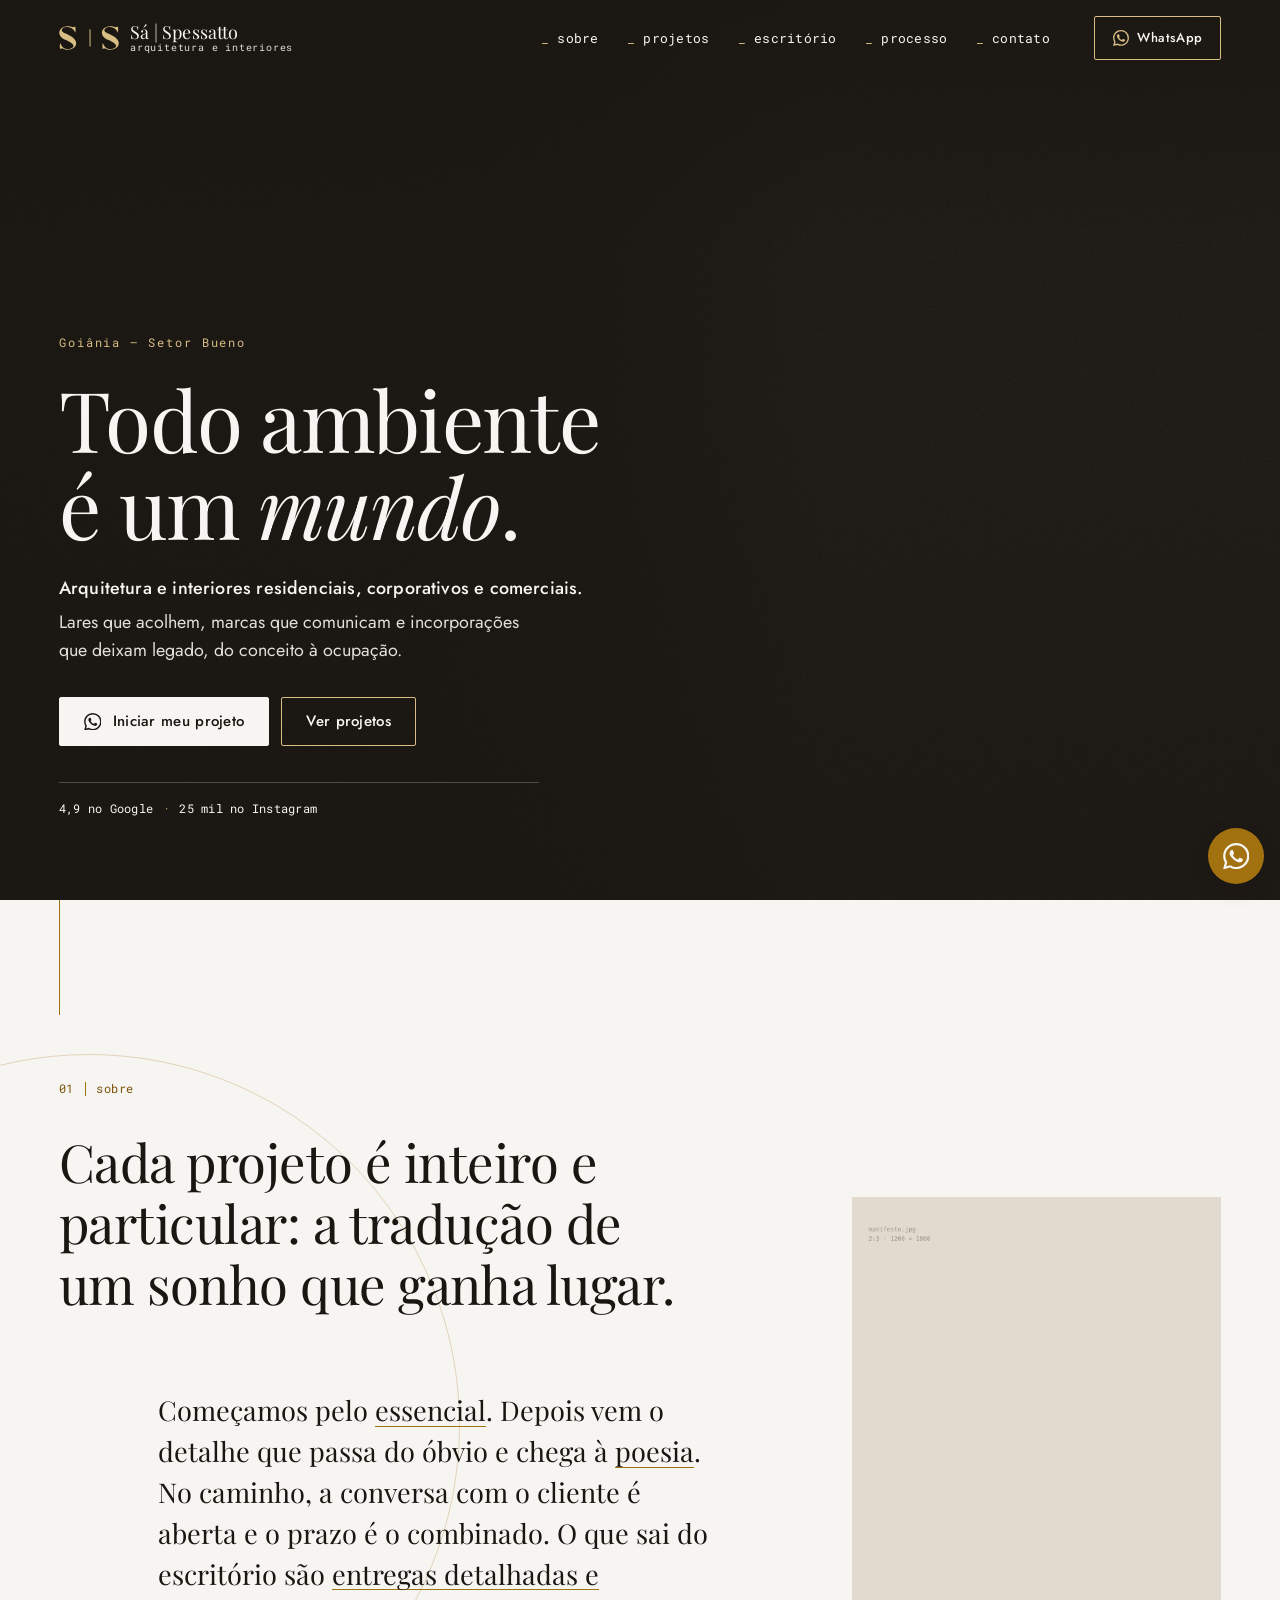
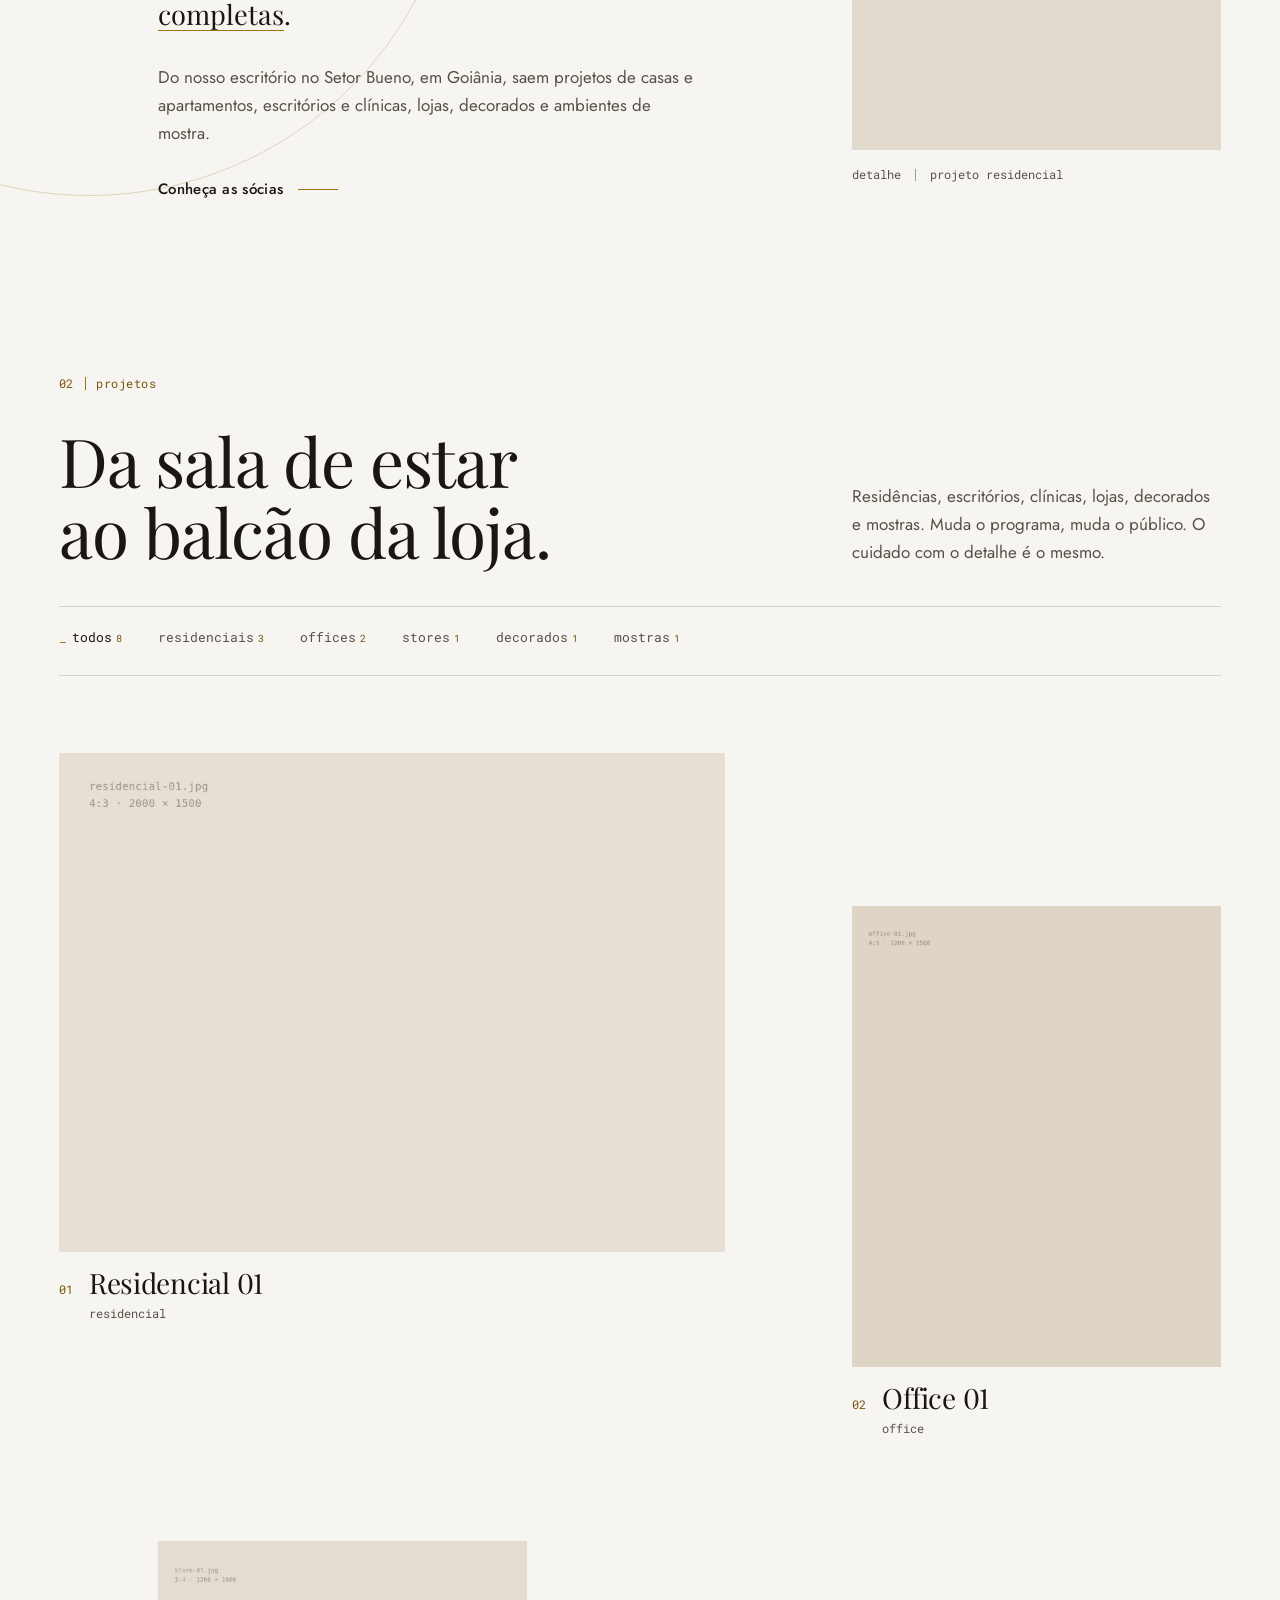
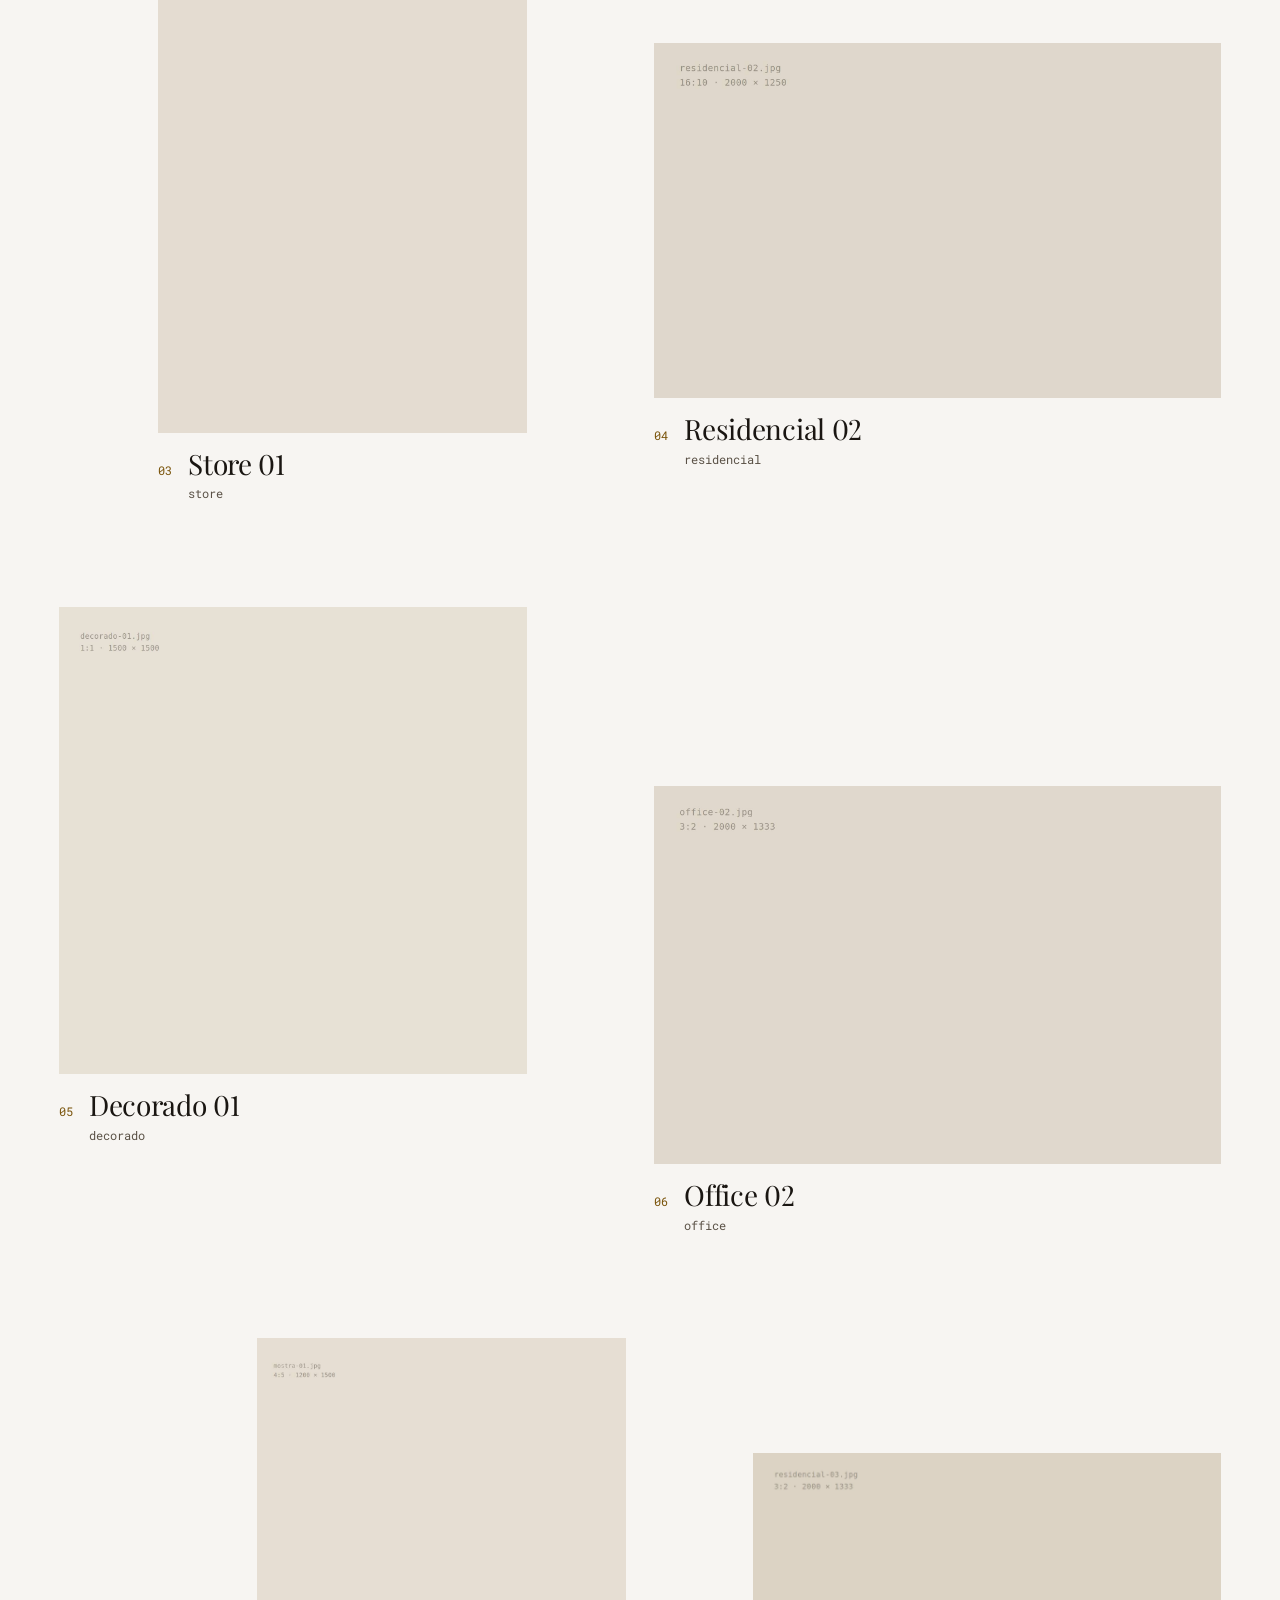
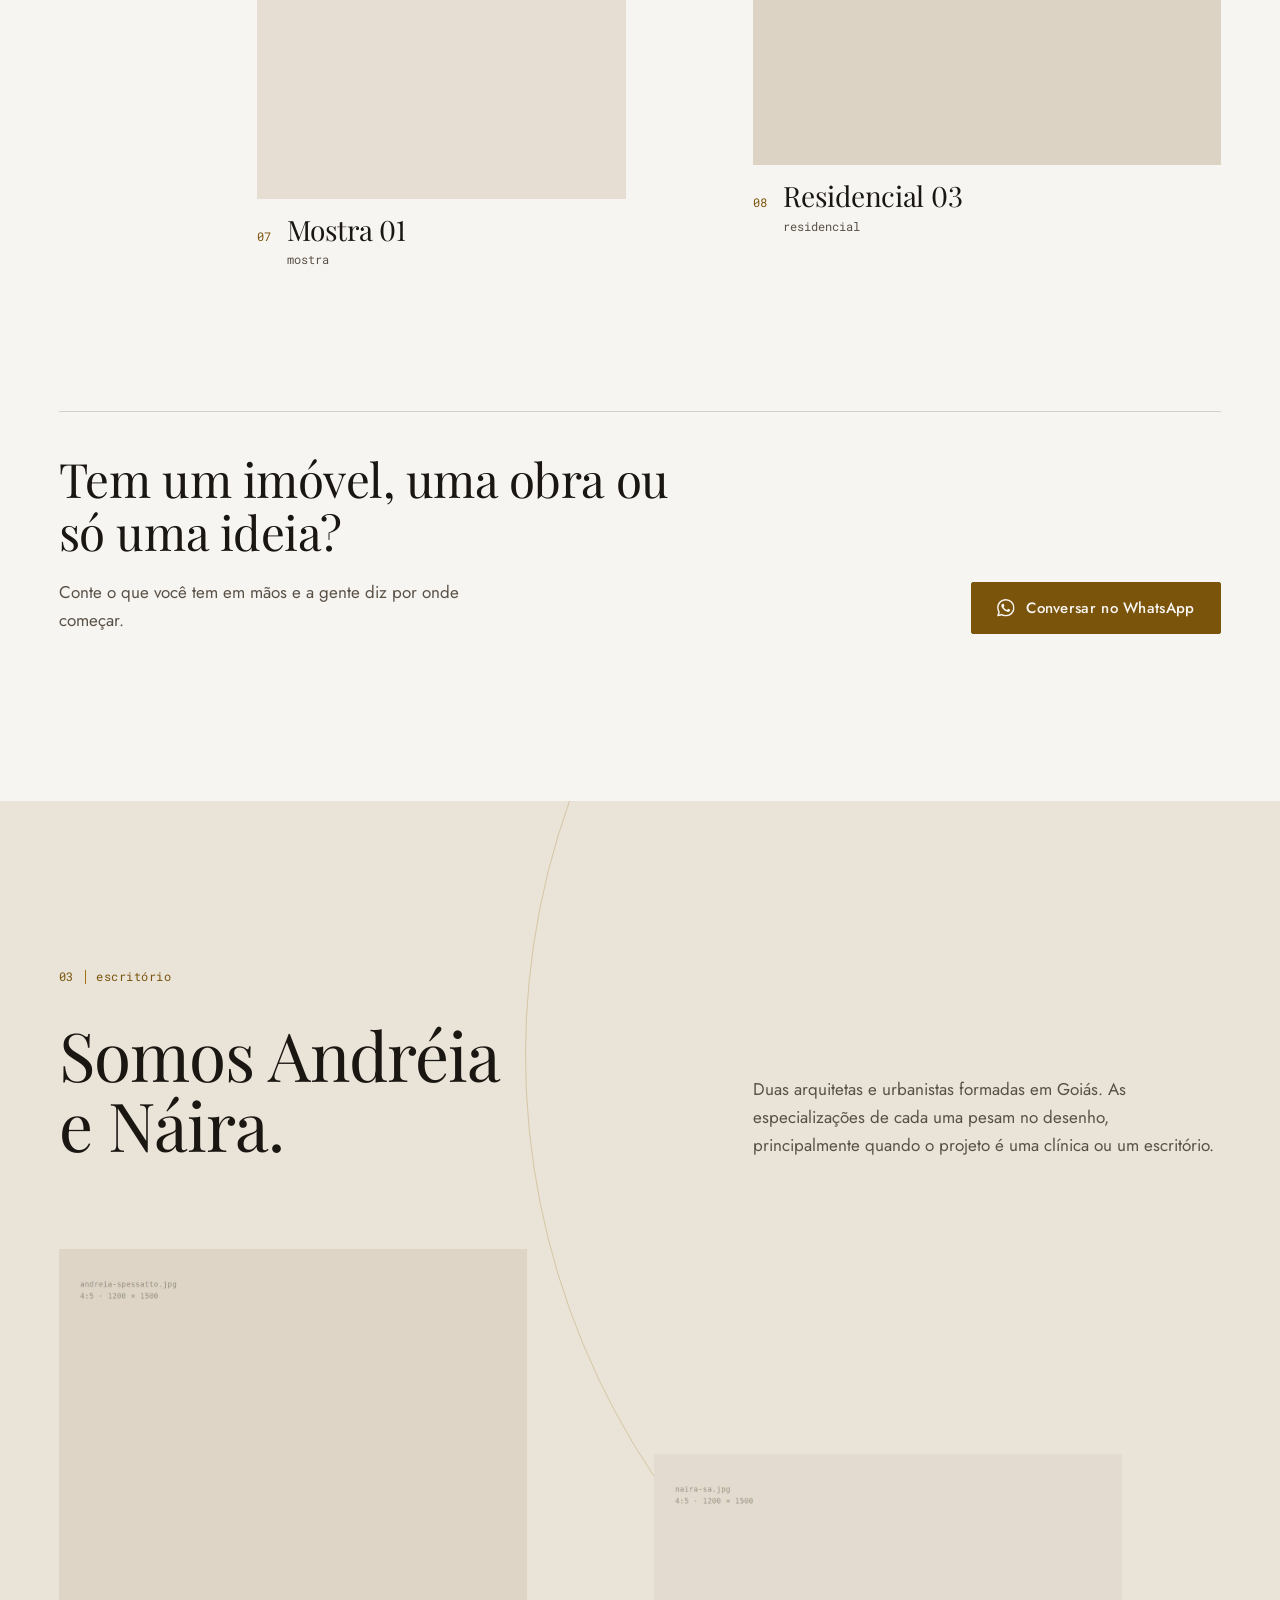
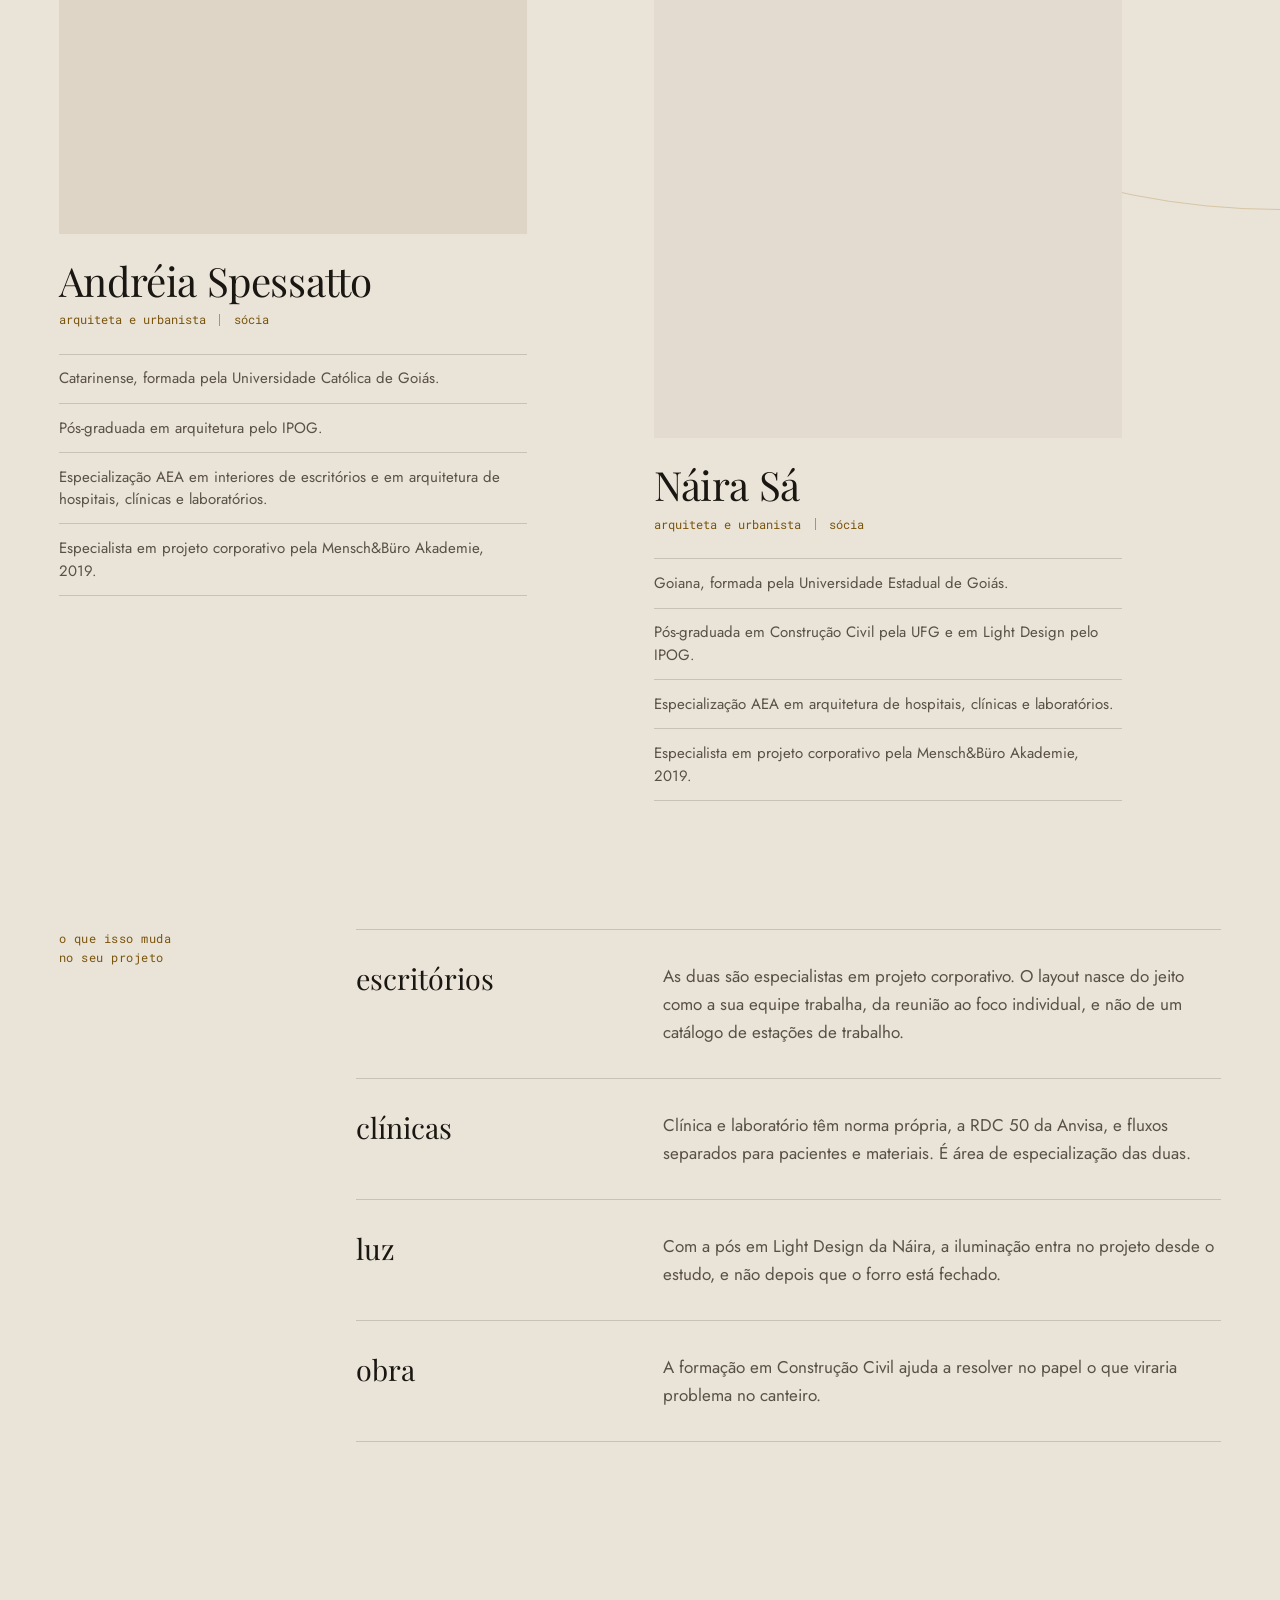
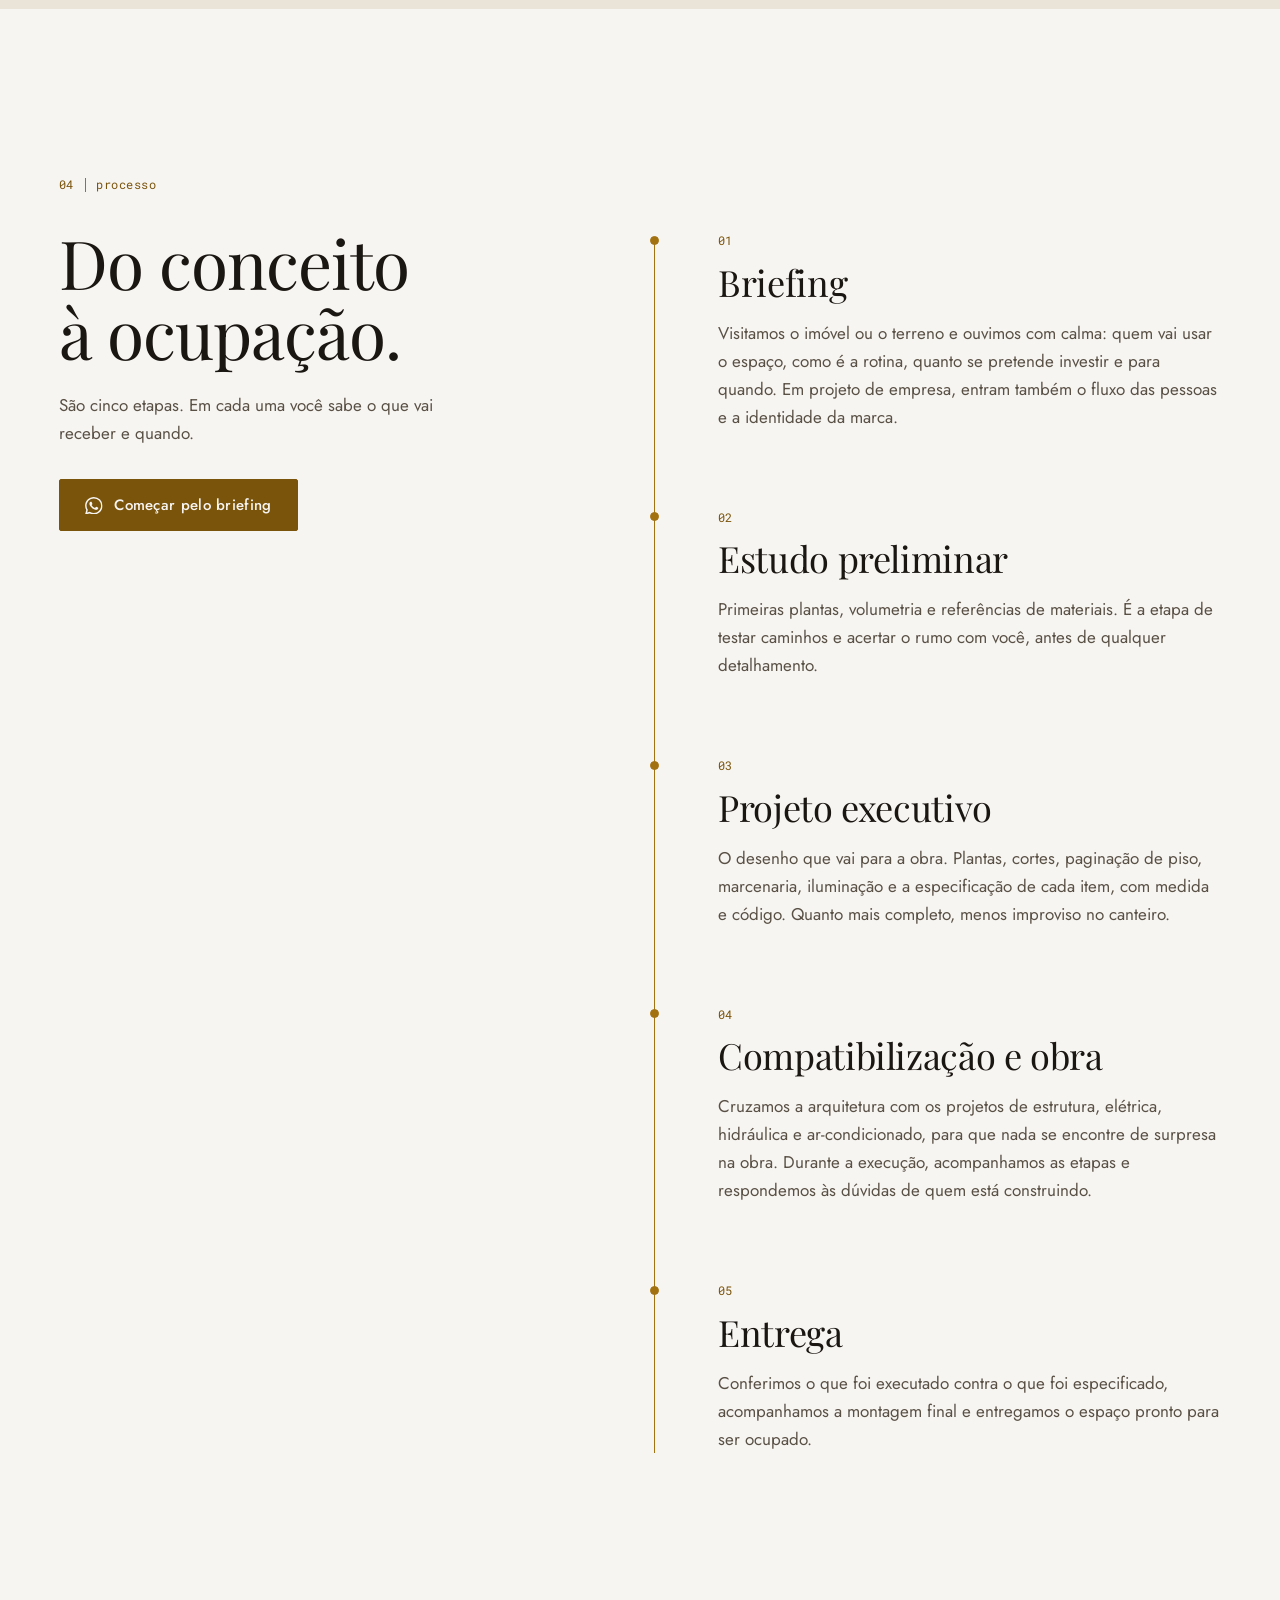
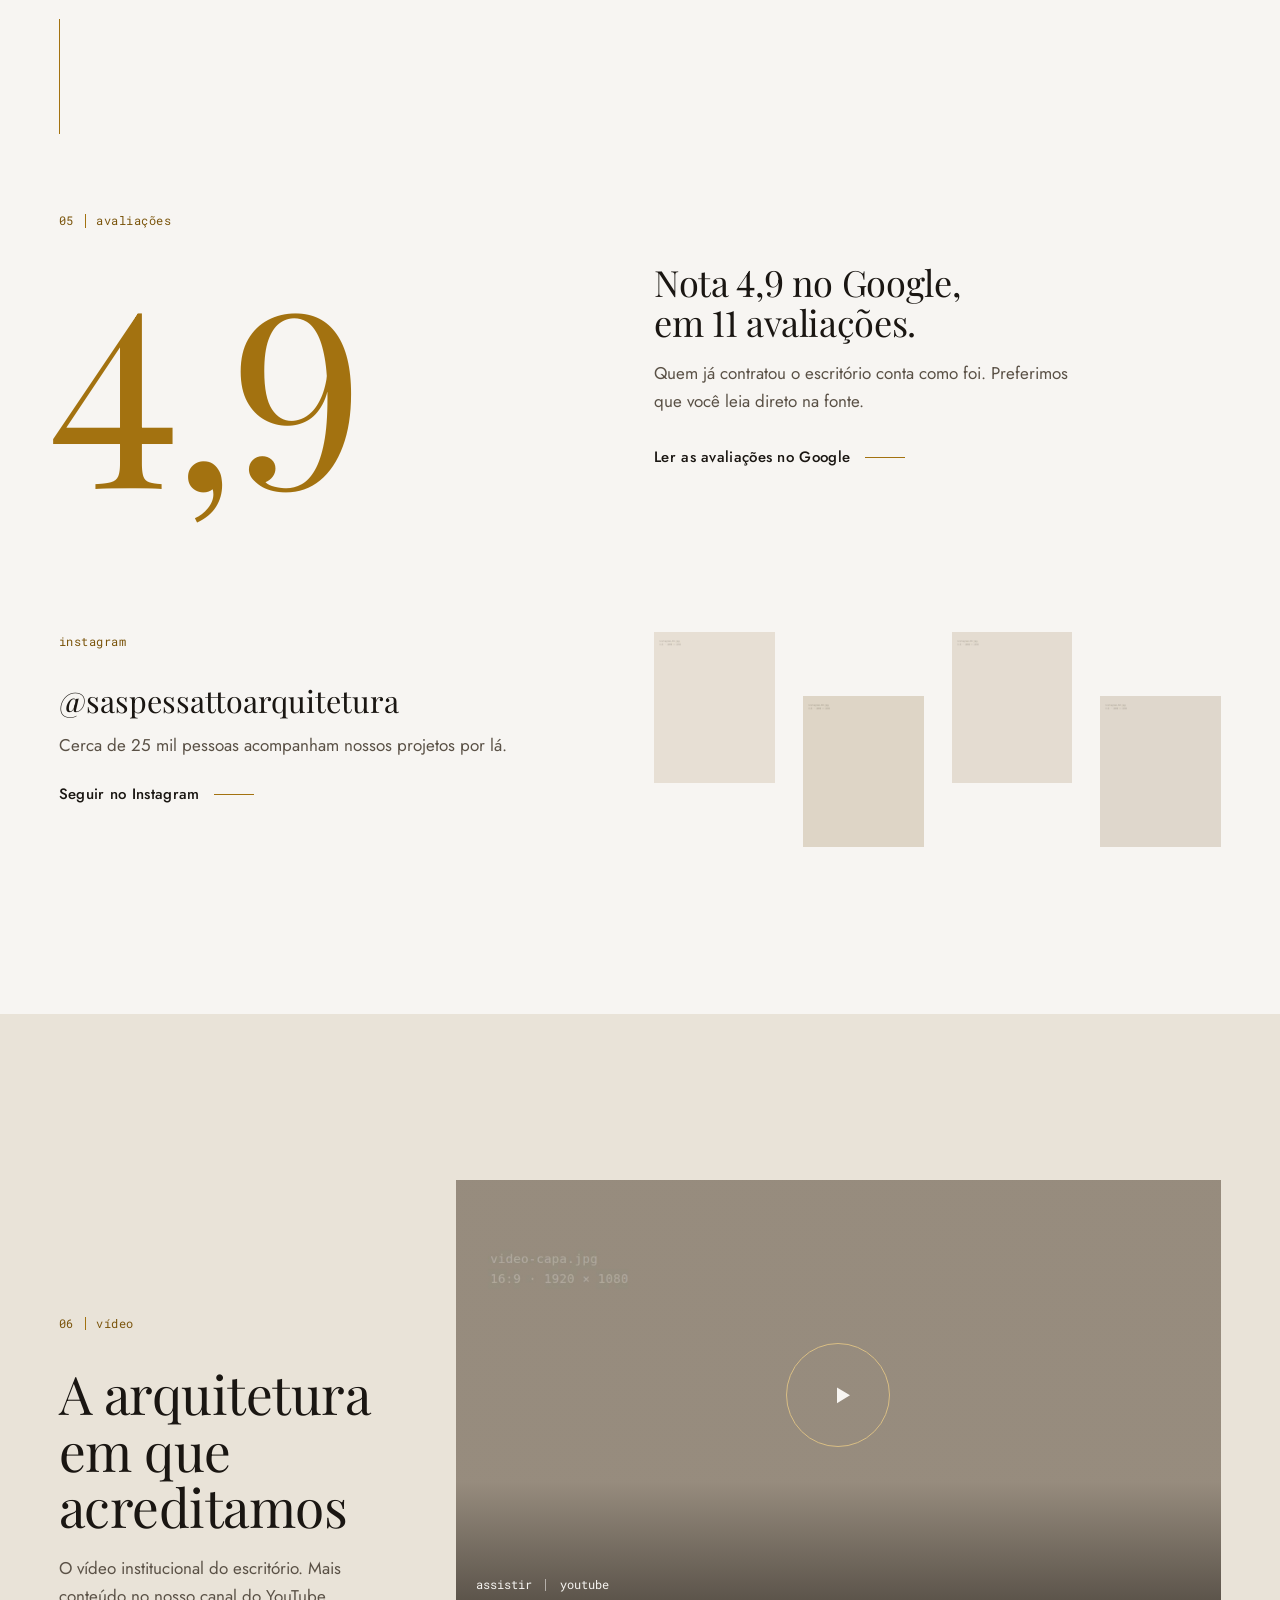
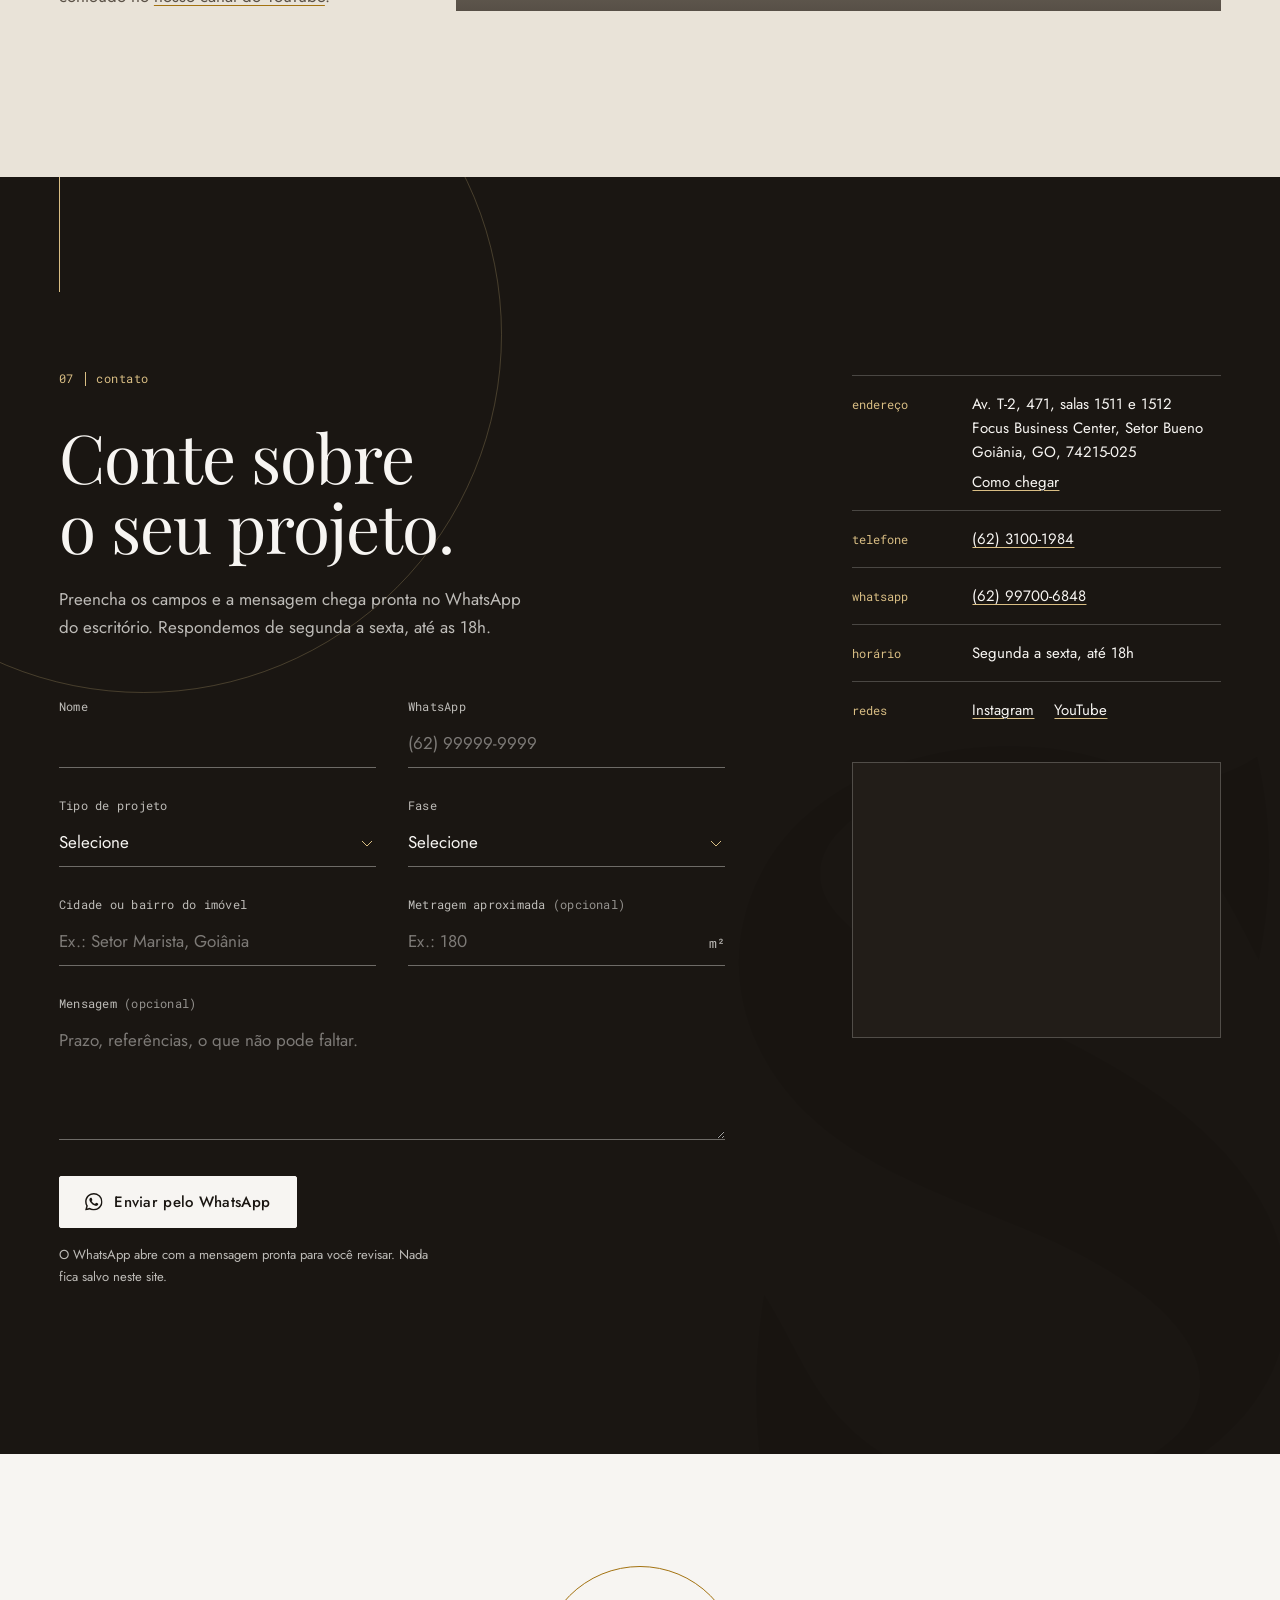
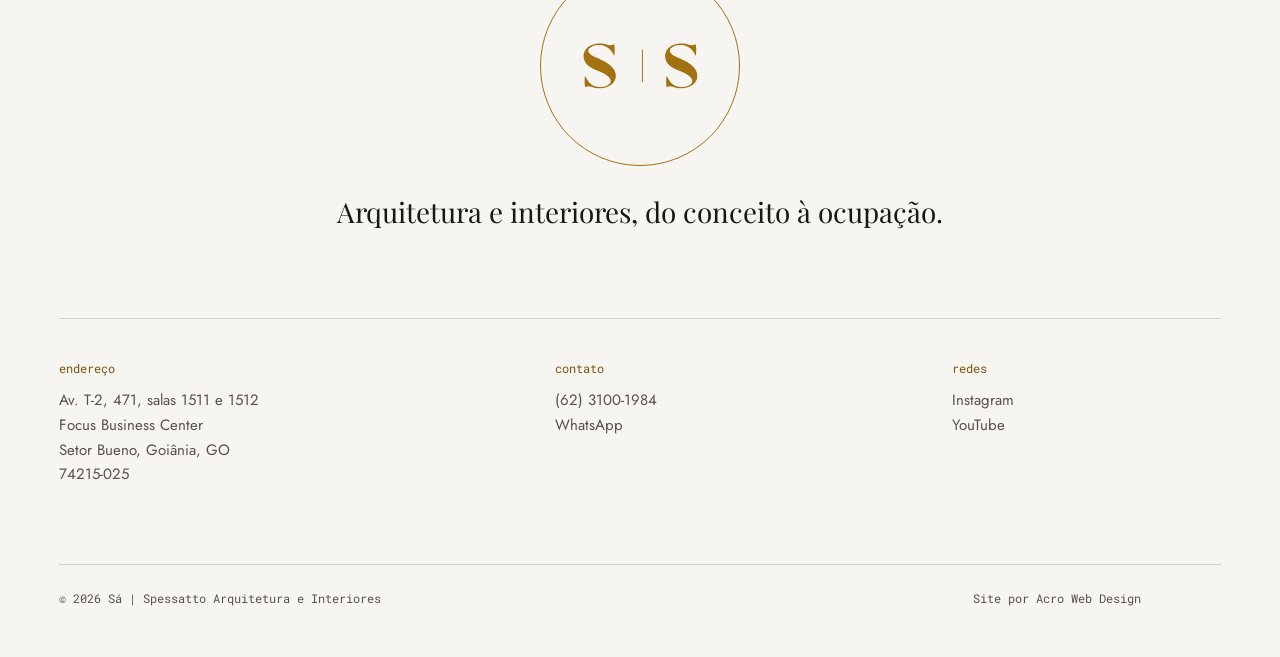
==== commit 59891104: "Integra o monograma à identidade e refaz o hero com foto de fundo Logo: - Monograma "S | S" vetoriza" ====
--- a/sa-spessatto/index.html
+++ b/sa-spessatto/index.html
@@ -6,11 +6,11 @@
   <title>Arquitetura e Interiores em Goiânia | Sá | Spessatto</title>
   <meta name="description" content="Escritório de arquitetura e interiores no Setor Bueno, em Goiânia. Projetos residenciais, corporativos, de lojas, decorados e mostras, do primeiro estudo à entrega da obra.">
   <link rel="canonical" href="https://saspessatto.com/">
-  <meta name="theme-color" content="#F7F5F2">
-
+  <meta name="theme-color" content="#1A1612">
+
+  <link rel="icon" type="image/svg+xml" href="assets/img/favicon.svg">
   <link rel="icon" type="image/png" sizes="32x32" href="assets/img/favicon-32.png">
-  <link rel="icon" type="image/png" sizes="150x150" href="assets/img/logo.png">
-  <link rel="apple-touch-icon" href="assets/img/logo.png">
+  <link rel="apple-touch-icon" href="assets/img/apple-touch-icon.png">
 
   <meta property="og:type" content="website">
   <meta property="og:locale" content="pt_BR">
@@ -30,13 +30,23 @@
   <link rel="preconnect" href="https://fonts.googleapis.com">
   <link rel="preconnect" href="https://fonts.gstatic.com" crossorigin>
   <!-- Fontes carregadas sem bloquear a renderização (display=swap) -->
-  <link rel="preload" as="style" href="https://fonts.googleapis.com/css2?family=Cormorant+Garamond:ital,wght@0,300..500;1,300..500&family=Jost:wght@300..500&family=Roboto+Mono&display=swap">
-  <link rel="stylesheet" href="https://fonts.googleapis.com/css2?family=Cormorant+Garamond:ital,wght@0,300..500;1,300..500&family=Jost:wght@300..500&family=Roboto+Mono&display=swap" media="print" onload="this.media='all'">
-  <noscript><link rel="stylesheet" href="https://fonts.googleapis.com/css2?family=Cormorant+Garamond:ital,wght@0,300..500;1,300..500&family=Jost:wght@300..500&family=Roboto+Mono&display=swap"></noscript>
-  <link rel="preload" as="image" href="assets/img/hero.jpg" fetchpriority="high">
+  <link rel="preload" as="style" href="https://fonts.googleapis.com/css2?family=Playfair+Display:ital,wght@0,400..500;1,400..500&amp;family=Jost:wght@300..500&amp;family=Roboto+Mono&amp;display=swap">
+  <link rel="stylesheet" href="https://fonts.googleapis.com/css2?family=Playfair+Display:ital,wght@0,400..500;1,400..500&amp;family=Jost:wght@300..500&amp;family=Roboto+Mono&amp;display=swap" media="print" onload="this.media='all'">
+  <noscript><link rel="stylesheet" href="https://fonts.googleapis.com/css2?family=Playfair+Display:ital,wght@0,400..500;1,400..500&amp;family=Jost:wght@300..500&amp;family=Roboto+Mono&amp;display=swap"></noscript>
   <link rel="stylesheet" href="assets/css/style.css">
 
-  <script>document.documentElement.classList.add('js');</script>
+  <script>
+    // JS ativo + loader do monograma só na primeira visita da sessão
+    (function (d) {
+      d.classList.add('js');
+      try {
+        if (!sessionStorage.getItem('ss_intro') && !matchMedia('(prefers-reduced-motion: reduce)').matches) {
+          d.classList.add('intro');
+          sessionStorage.setItem('ss_intro', '1');
+        }
+      } catch (e) {}
+    })(document.documentElement);
+  </script>
   <script src="assets/js/main.js" defer></script>
 
   <!-- schema.org não tem um tipo "ArchitecturalService": ProfessionalService é o subtipo de LocalBusiness que se aplica -->
@@ -88,13 +98,38 @@
   <!-- TODO: confirmar o horário de abertura (08:00 acima e BUSINESS_HOURS.open no main.js) -->
 </head>
 <body>
+  <!-- Sprite: monograma "S | S" vetorizado do logo, "S" isolado e ícone do WhatsApp.
+       A barra do monograma é um traço de 1px (vector-effect), igual ao divisor e à linha do processo. -->
+  <svg width="0" height="0" style="position:absolute" aria-hidden="true" focusable="false">
+    <symbol id="ss-mono" viewBox="0 0 82.8 33">
+      <path stroke="none" d="M1.49 31.89C0.99 29.19 1.01 26.27 1.45 23.56C2.5 25.2 3.21 27.09 4.48 28.58C6.9 31.42 10.78 32.19 14.33 31.62C16.37 31.3 19.58 30.05 19.92 27.69C20.32 24.93 16.39 22.58 14.3 21.57C9.66 19.31 3.55 18.1 1.16 12.94C0.52 11.56 0.25 10.05 0.43 8.54C0.56 7.5 0.88 6.48 1.38 5.56C3.76 1.19 9.49 -0.25 14.12 0.45C17.53 0.97 19.01 2.84 22.36 0.73C23.03 3.49 23.03 6.56 22.43 9.34C21.77 8.11 21.19 6.78 20.31 5.65C17.91 2.53 13.74 1.1 9.91 1.53C7.92 1.76 4.05 3.16 3.83 5.53C3.59 8.04 8.19 9.82 10.02 10.72C14.27 12.81 19.2 14.81 22.02 18.83C22.61 19.67 23.08 20.58 23.35 21.57C24.99 27.55 19.84 31.7 14.46 32.52C12.42 32.83 10.23 32.81 8.22 32.34C5.42 31.68 4.39 30.41 1.49 31.89Z"/>
+      <path stroke="none" d="M60.31 31.89C59.81 29.19 59.83 26.27 60.27 23.56C61.32 25.2 62.03 27.09 63.3 28.58C65.72 31.42 69.6 32.19 73.15 31.62C75.19 31.3 78.4 30.05 78.74 27.69C79.14 24.93 75.21 22.58 73.12 21.57C68.48 19.31 62.37 18.1 59.98 12.94C59.34 11.56 59.07 10.05 59.25 8.54C59.38 7.5 59.7 6.48 60.2 5.56C62.58 1.19 68.31 -0.25 72.94 0.45C76.35 0.97 77.83 2.84 81.18 0.73C81.85 3.49 81.85 6.56 81.25 9.34C80.59 8.11 80.01 6.78 79.13 5.65C76.73 2.53 72.56 1.1 68.73 1.53C66.74 1.76 62.87 3.16 62.65 5.53C62.41 8.04 67.01 9.82 68.84 10.72C73.09 12.81 78.02 14.81 80.84 18.83C81.43 19.67 81.9 20.58 82.17 21.57C83.81 27.55 78.66 31.7 73.28 32.52C71.24 32.83 69.05 32.81 67.04 32.34C64.24 31.68 63.21 30.41 60.31 31.89Z"/>
+      <line x1="42.84" y1="4.7" x2="42.84" y2="28.27" fill="none" stroke="currentColor" vector-effect="non-scaling-stroke"/>
+    </symbol>
+    <symbol id="ss-s" viewBox="0 -0.5 25.5 33.6">
+      <path d="M1.49 31.89C0.99 29.19 1.01 26.27 1.45 23.56C2.5 25.2 3.21 27.09 4.48 28.58C6.9 31.42 10.78 32.19 14.33 31.62C16.37 31.3 19.58 30.05 19.92 27.69C20.32 24.93 16.39 22.58 14.3 21.57C9.66 19.31 3.55 18.1 1.16 12.94C0.52 11.56 0.25 10.05 0.43 8.54C0.56 7.5 0.88 6.48 1.38 5.56C3.76 1.19 9.49 -0.25 14.12 0.45C17.53 0.97 19.01 2.84 22.36 0.73C23.03 3.49 23.03 6.56 22.43 9.34C21.77 8.11 21.19 6.78 20.31 5.65C17.91 2.53 13.74 1.1 9.91 1.53C7.92 1.76 4.05 3.16 3.83 5.53C3.59 8.04 8.19 9.82 10.02 10.72C14.27 12.81 19.2 14.81 22.02 18.83C22.61 19.67 23.08 20.58 23.35 21.57C24.99 27.55 19.84 31.7 14.46 32.52C12.42 32.83 10.23 32.81 8.22 32.34C5.42 31.68 4.39 30.41 1.49 31.89Z"/>
+    </symbol>
+    <symbol id="i-whatsapp" viewBox="0 0 24 24">
+      <path fill="currentColor" d="M17.472 14.382c-.297-.149-1.758-.867-2.03-.967-.273-.099-.471-.148-.67.15-.197.297-.767.966-.94 1.164-.173.199-.347.223-.644.075-.297-.15-1.255-.463-2.39-1.475-.883-.788-1.48-1.761-1.653-2.059-.173-.297-.018-.458.13-.606.134-.133.298-.347.446-.52.149-.174.198-.298.298-.497.099-.198.05-.371-.025-.52-.075-.149-.669-1.612-.916-2.207-.242-.579-.487-.5-.669-.51-.173-.008-.371-.01-.57-.01-.198 0-.52.074-.792.372-.272.297-1.04 1.016-1.04 2.479 0 1.462 1.065 2.875 1.213 3.074.149.198 2.096 3.2 5.077 4.487.709.306 1.262.489 1.694.625.712.227 1.36.195 1.871.118.571-.085 1.758-.719 2.006-1.413.248-.694.248-1.289.173-1.413-.074-.124-.272-.198-.57-.347m-5.421 7.403h-.004a9.87 9.87 0 0 1-5.031-1.378l-.361-.214-3.741.982.998-3.648-.235-.374a9.86 9.86 0 0 1-1.51-5.26c.001-5.45 4.436-9.884 9.888-9.884 2.64 0 5.122 1.03 6.988 2.898a9.825 9.825 0 0 1 2.893 6.994c-.003 5.45-4.437 9.884-9.885 9.884m8.413-18.297A11.815 11.815 0 0 0 12.05 0C5.495 0 .16 5.335.157 11.892c0 2.096.547 4.142 1.588 5.945L.057 24l6.305-1.654a11.882 11.882 0 0 0 5.683 1.448h.005c6.554 0 11.89-5.335 11.893-11.893a11.821 11.821 0 0 0-3.48-8.413Z"/>
+    </symbol>
+  </svg>
+
+  <!-- Loader: aparece só na primeira visita da sessão e some sozinho (600ms) -->
+  <div class="loader" aria-hidden="true">
+    <svg class="mono" viewBox="0 0 82.8 33"><use href="#ss-mono"></use></svg>
+  </div>
+
   <a class="skip" href="#conteudo">Pular para o conteúdo</a>
 
   <!-- ================= Header ================= -->
   <header class="header" data-header>
     <div class="header__inner wrap">
-      <a class="header__logo" href="#inicio">
-        <img src="assets/img/logo.png" alt="Sá | Spessatto Arquitetura e Interiores, voltar ao início" width="48" height="48">
+      <a class="brand" href="#inicio">
+        <svg class="mono brand__mono" viewBox="0 0 82.8 33" aria-hidden="true"><use href="#ss-mono"></use></svg>
+        <span class="brand__text">
+          <span class="brand__name">Sá | Spessatto</span>
+          <span class="brand__sub">arquitetura e interiores</span>
+        </span>
       </a>
 
       <nav class="nav" id="menu" aria-label="Principal" data-nav>
@@ -114,7 +149,7 @@
 
       <a class="header__cta" href="#contato" data-wa="header">
         <svg class="icon" viewBox="0 0 24 24" aria-hidden="true"><use href="#i-whatsapp"></use></svg>
-        <span>Falar no WhatsApp</span>
+        <span>WhatsApp</span>
       </a>
 
       <button class="menu-toggle" type="button" aria-expanded="false" aria-controls="menu" data-menu-toggle>
@@ -129,36 +164,38 @@
     <!-- ================= Hero ================= -->
     <section class="hero" id="inicio" aria-labelledby="hero-title">
       <div class="hero__media">
-        <img src="assets/img/hero.jpg" alt="Sala de estar de um projeto residencial do escritório, com luz natural e marcenaria sob medida" width="2400" height="1600" fetchpriority="high" decoding="async">
-      </div>
-
-      <div class="hero__content wrap">
-        <p class="hero__kicker">arquitetura e interiores <i class="bar" aria-hidden="true"></i> goiânia</p>
-        <h1 class="hero__title" id="hero-title">Todo ambiente <br>é um <em>mundo</em>.</h1>
-        <div class="hero__side">
-          <p class="hero__lead">Projetamos lares que acolhem, marcas que comunicam e incorporações que deixam legado, do conceito à ocupação.</p>
+        <!-- TODO: salvar a foto do hero em assets/img/hero.jpg (3:2, mínimo 2400 × 1600).
+             Enquanto o arquivo não existir, a imagem some e fica o fundo escuro com grão. -->
+        <img src="assets/img/hero.jpg" alt="Sala de estar de um projeto residencial do escritório, com luz natural e marcenaria sob medida" width="2400" height="1600" fetchpriority="high" decoding="async" onerror="this.remove()">
+      </div>
+      <div class="hero__veil" aria-hidden="true"></div>
+
+      <div class="hero__inner wrap">
+        <div class="hero__content">
+          <!-- TODO: quando confirmar o ano de fundação, pode virar "Goiânia — Setor Bueno — desde AAAA" -->
+          <p class="hero__eyebrow">Goiânia — Setor Bueno</p>
+          <h1 class="hero__title" id="hero-title"><span class="hero__line">Todo ambiente</span> <span class="hero__line">é um <em>mundo</em>.</span></h1>
+          <p class="hero__support">Arquitetura e interiores residenciais, corporativos e comerciais.</p>
+          <p class="hero__lead">Lares que acolhem, marcas que comunicam e incorporações que deixam legado, do conceito à ocupação.</p>
           <div class="hero__actions">
             <a class="btn btn--light" href="#contato" data-wa="hero" data-wa-text="Olá! Vim pelo site e quero iniciar um projeto com o escritório.">
               <svg class="icon" viewBox="0 0 24 24" aria-hidden="true"><use href="#i-whatsapp"></use></svg>
               Iniciar meu projeto
             </a>
-            <a class="link link--light" href="#projetos">Ver projetos</a>
-          </div>
-        </div>
-      </div>
-
-      <div class="hero__proof wrap">
-        <ul>
-          <li><a href="https://www.google.com/search?q=saspessattoarquitetura" target="_blank" rel="noopener"><strong>4,9</strong> no Google</a></li>
-          <li><a href="https://www.instagram.com/saspessattoarquitetura/" target="_blank" rel="noopener"><strong>25 mil</strong> no Instagram</a></li>
-          <!-- TODO: confirmar o ano de fundação e trocar por: <strong>Goiânia</strong>, desde AAAA -->
-          <li><strong>Goiânia</strong> Setor Bueno</li>
-        </ul>
+            <a class="btn btn--ghost" href="#projetos">Ver projetos</a>
+          </div>
+          <p class="hero__proof">
+            <a href="https://www.google.com/search?q=saspessattoarquitetura" target="_blank" rel="noopener">4,9 no Google</a>
+            <span aria-hidden="true">·</span>
+            <a href="https://www.instagram.com/saspessattoarquitetura/" target="_blank" rel="noopener">25 mil no Instagram</a>
+          </p>
+        </div>
       </div>
     </section>
 
     <!-- ================= 01 Manifesto ================= -->
-    <section class="manifesto" id="sobre" aria-labelledby="sobre-title">
+    <section class="manifesto has-ring" id="sobre" aria-labelledby="sobre-title">
+      <span class="ring" aria-hidden="true" data-reveal></span>
       <span class="vline" aria-hidden="true" data-reveal></span>
       <div class="wrap manifesto__grid">
         <p class="label manifesto__label"><span class="label__n">01</span>sobre</p>
@@ -312,7 +349,8 @@
     </section>
 
     <!-- ================= 03 Escritório e sócias ================= -->
-    <section class="studio" id="escritorio" aria-labelledby="escritorio-title">
+    <section class="studio has-ring" id="escritorio" aria-labelledby="escritorio-title">
+      <span class="ring" aria-hidden="true" data-reveal></span>
       <div class="wrap">
         <header class="studio__head">
           <p class="label"><span class="label__n">03</span>escritório</p>
@@ -479,7 +517,9 @@
     </section>
 
     <!-- ================= 07 Contato ================= -->
-    <section class="contact" id="contato" aria-labelledby="contato-title">
+    <section class="contact has-ring" id="contato" aria-labelledby="contato-title">
+      <span class="ring ring--light" aria-hidden="true" data-reveal></span>
+      <svg class="watermark" viewBox="0 -0.5 25.5 33.6" aria-hidden="true"><use href="#ss-s"></use></svg>
       <span class="vline vline--light" aria-hidden="true" data-reveal></span>
       <div class="wrap contact__grid">
         <header class="contact__head">
@@ -591,34 +631,38 @@
 
   <!-- ================= Footer ================= -->
   <footer class="footer">
-    <div class="wrap footer__grid">
-      <a class="footer__logo" href="#inicio">
-        <img src="assets/img/logo.png" alt="Sá | Spessatto Arquitetura e Interiores" width="72" height="72" loading="lazy">
+    <div class="wrap">
+      <a class="footer__mark" href="#inicio" aria-label="Sá | Spessatto Arquitetura e Interiores, voltar ao início">
+        <svg class="mono" viewBox="0 0 82.8 33" aria-hidden="true"><use href="#ss-mono"></use></svg>
       </a>
-      <p class="footer__claim">Arquitetura e interiores, <br>do conceito à ocupação.</p>
-      <div class="footer__col">
-        <p class="footer__label">endereço</p>
-        <address>Av. T-2, 471, salas 1511 e 1512<br>Focus Business Center<br>Setor Bueno, Goiânia, GO<br>74215-025</address>
-      </div>
-      <div class="footer__col">
-        <p class="footer__label">contato</p>
-        <ul>
-          <li><a href="tel:+556231001984">(62) 3100-1984</a></li>
-          <li><a href="#contato" data-wa="footer">WhatsApp</a></li>
-        </ul>
-      </div>
-      <div class="footer__col">
-        <p class="footer__label">redes</p>
-        <ul>
-          <li><a href="https://www.instagram.com/saspessattoarquitetura/" target="_blank" rel="noopener">Instagram</a></li>
-          <li><a href="https://www.youtube.com/channel/UC-qVIoz7-3_8wvqXC-e0q2g" target="_blank" rel="noopener">YouTube</a></li>
-        </ul>
-      </div>
-    </div>
-    <div class="wrap footer__base">
-      <p>© <span data-year>2026</span> Sá | Spessatto Arquitetura e Interiores</p>
-      <!-- Crédito opcional: apague a linha abaixo se não quiser exibir -->
-      <p class="footer__credit">Site por Acro Web Design</p>
+      <p class="footer__claim">Arquitetura e interiores, do conceito à ocupação.</p>
+
+      <div class="footer__grid">
+        <div class="footer__col">
+          <p class="footer__label">endereço</p>
+          <address>Av. T-2, 471, salas 1511 e 1512<br>Focus Business Center<br>Setor Bueno, Goiânia, GO<br>74215-025</address>
+        </div>
+        <div class="footer__col">
+          <p class="footer__label">contato</p>
+          <ul>
+            <li><a href="tel:+556231001984">(62) 3100-1984</a></li>
+            <li><a href="#contato" data-wa="footer">WhatsApp</a></li>
+          </ul>
+        </div>
+        <div class="footer__col">
+          <p class="footer__label">redes</p>
+          <ul>
+            <li><a href="https://www.instagram.com/saspessattoarquitetura/" target="_blank" rel="noopener">Instagram</a></li>
+            <li><a href="https://www.youtube.com/channel/UC-qVIoz7-3_8wvqXC-e0q2g" target="_blank" rel="noopener">YouTube</a></li>
+          </ul>
+        </div>
+      </div>
+
+      <div class="footer__base">
+        <p>© <span data-year>2026</span> Sá | Spessatto Arquitetura e Interiores</p>
+        <!-- Crédito opcional: apague a linha abaixo se não quiser exibir -->
+        <p class="footer__credit">Site por Acro Web Design</p>
+      </div>
     </div>
   </footer>
 
@@ -629,7 +673,7 @@
       <button class="lightbox__close" type="button" data-lb-close>fechar <span aria-hidden="true">×</span></button>
     </div>
     <figure class="lightbox__figure">
-      <img src="[data-uri]" alt="" data-lb-img>
+      <img src="[data-uri]" alt="" data-lb-img>
     </figure>
     <div class="lightbox__foot">
       <div>
@@ -647,7 +691,7 @@
   <div class="wa" data-wa-widget>
     <div class="wa__panel" id="wa-panel" role="dialog" aria-labelledby="wa-title" data-wa-panel>
       <div class="wa__head">
-        <img src="assets/img/logo.png" alt="" width="40" height="40" loading="lazy">
+        <span class="wa__avatar" aria-hidden="true"><svg class="mono" viewBox="0 0 82.8 33" aria-hidden="true"><use href="#ss-mono"></use></svg></span>
         <div>
           <p class="wa__name" id="wa-title">Sá | Spessatto</p>
           <p class="wa__status" data-wa-status-wrap><span class="wa__dot" aria-hidden="true"></span><span data-wa-status>responde em horário comercial</span></p>
@@ -678,11 +722,5 @@
     </button>
   </div>
 
-  <!-- Ícone oficial do WhatsApp (usado via <use>) -->
-  <svg width="0" height="0" style="position:absolute" aria-hidden="true" focusable="false">
-    <symbol id="i-whatsapp" viewBox="0 0 24 24">
-      <path fill="currentColor" d="M17.472 14.382c-.297-.149-1.758-.867-2.03-.967-.273-.099-.471-.148-.67.15-.197.297-.767.966-.94 1.164-.173.199-.347.223-.644.075-.297-.15-1.255-.463-2.39-1.475-.883-.788-1.48-1.761-1.653-2.059-.173-.297-.018-.458.13-.606.134-.133.298-.347.446-.52.149-.174.198-.298.298-.497.099-.198.05-.371-.025-.52-.075-.149-.669-1.612-.916-2.207-.242-.579-.487-.5-.669-.51-.173-.008-.371-.01-.57-.01-.198 0-.52.074-.792.372-.272.297-1.04 1.016-1.04 2.479 0 1.462 1.065 2.875 1.213 3.074.149.198 2.096 3.2 5.077 4.487.709.306 1.262.489 1.694.625.712.227 1.36.195 1.871.118.571-.085 1.758-.719 2.006-1.413.248-.694.248-1.289.173-1.413-.074-.124-.272-.198-.57-.347m-5.421 7.403h-.004a9.87 9.87 0 0 1-5.031-1.378l-.361-.214-3.741.982.998-3.648-.235-.374a9.86 9.86 0 0 1-1.51-5.26c.001-5.45 4.436-9.884 9.888-9.884 2.64 0 5.122 1.03 6.988 2.898a9.825 9.825 0 0 1 2.893 6.994c-.003 5.45-4.437 9.884-9.885 9.884m8.413-18.297A11.815 11.815 0 0 0 12.05 0C5.495 0 .16 5.335.157 11.892c0 2.096.547 4.142 1.588 5.945L.057 24l6.305-1.654a11.882 11.882 0 0 0 5.683 1.448h.005c6.554 0 11.89-5.335 11.893-11.893a11.821 11.821 0 0 0-3.48-8.413Z"/>
-    </symbol>
-  </svg>
 </body>
 </html>
--- a/sa-spessatto/assets/css/style.css
+++ b/sa-spessatto/assets/css/style.css
@@ -1,28 +1,30 @@
 /* ==========================================================================
    Sá | Spessatto Arquitetura e Interiores
-   Mobile first. Breakpoints: 600px, 900px, 1200px.
+   Mobile first. Breakpoints: 600px, 900px, 1024px.
    ========================================================================== */
 
 /* ---------- Tokens ---------- */
 :root {
   --cream: #F7F5F2;
   --sand: #E9E3D8;
-  --gold: #A37210;        /* cor do logo: linhas, números e títulos grandes */
-  --gold-dark: #7A540B;   /* dourado para texto pequeno (contraste 6:1 no creme) */
-  --ink: #1E1A14;
+  --dark: #1A1612;        /* fundo escuro quente (hero, contato, lightbox) */
+  --champagne: #D9BE84;   /* dourado do logo sobre escuro: contraste 10:1 */
+  --gold: #A37210;        /* dourado do logo sobre claro: linhas, monograma, títulos grandes */
+  --gold-dark: #7A540B;   /* dourado para texto pequeno sobre claro (6:1 no creme) */
+  --ink: #1A1612;
   --ink-soft: #5A5146;
-  --line: rgba(30, 26, 20, .16);
-  --line-light: rgba(247, 245, 242, .24);
-  --cream-muted: rgba(247, 245, 242, .72);
-
-  --serif: "Cormorant Garamond", "Cormorant", Garamond, "Times New Roman", serif;
+  --line: rgba(26, 22, 18, .16);
+  --line-light: rgba(247, 245, 242, .22);
+  --cream-muted: rgba(247, 245, 242, .74);
+
+  --serif: "Playfair Display", Georgia, "Times New Roman", serif;
   --sans: "Jost", "Helvetica Neue", Arial, sans-serif;
   --mono: "Roboto Mono", ui-monospace, "SFMono-Regular", Menlo, monospace;
 
   --gutter: clamp(1rem, 4.6vw, 4.5rem);
   --gap: clamp(1rem, 2.2vw, 2.5rem);
   --section: clamp(6rem, 13vw, 12rem);
-  --header-h: 4.5rem;
+  --header-h: 4.75rem;
   --ease: cubic-bezier(.22, .61, .36, 1);
 }
 
@@ -54,8 +56,8 @@
 h1, h2, h3 {
   margin: 0;
   font-family: var(--serif);
-  font-weight: 300;
-  line-height: 1.05;
+  font-weight: 400;
+  line-height: 1.1;
   letter-spacing: -.01em;
   text-wrap: balance;
   font-variant-numeric: lining-nums;
@@ -71,6 +73,10 @@
 a[href^="tel:"], [data-wa-display] { white-space: nowrap; }
 
 :focus-visible { outline: 2px solid var(--gold); outline-offset: 3px; }
+.hero :focus-visible,
+.contact :focus-visible,
+.lightbox :focus-visible,
+.header:not(.is-solid) :focus-visible { outline-color: var(--champagne); }
 
 ::selection { background: var(--gold); color: var(--cream); }
 
@@ -105,9 +111,14 @@
   padding-inline: var(--gutter);
 }
 
-/* ---------- Elementos de assinatura ---------- */
-
-/* Rótulo em mono: "01 | sobre". A barra vertical ecoa o "S | S" do logo. */
+/* ==========================================================================
+   Monograma e vocabulário do logo
+   O monograma usa currentColor: a cor muda junto com o texto ao redor.
+   A barra do "S | S" é um traço de 1px, igual ao divisor e à linha do processo.
+   ========================================================================== */
+.mono { display: block; fill: currentColor; stroke-width: 1px; overflow: visible; }
+
+/* Rótulo em mono: "01 | sobre" */
 .label {
   display: flex;
   align-items: center;
@@ -126,7 +137,8 @@
   height: 1.15em;
   background: var(--gold);
 }
-.label--light { color: var(--cream-muted); }
+.label--light { color: var(--champagne); }
+.label--light .label__n::after { background: var(--champagne); }
 
 .bar {
   display: inline-block;
@@ -138,7 +150,7 @@
   vertical-align: -.15em;
 }
 
-/* Traço vertical dourado entre seções (herança da "linha-vertical") */
+/* Barra vertical entre seções: a mesma do logo (1px, dourado; champanhe no escuro) */
 .vline {
   display: block;
   width: 1px;
@@ -147,7 +159,21 @@
   background: var(--gold);
   transform-origin: top;
 }
-.vline--light { background: var(--gold); opacity: .8; }
+.vline--light { background: var(--champagne); }
+
+/* Fio circular do logo, grande e cortado pela borda da tela */
+.has-ring { position: relative; overflow: hidden; }
+.has-ring > .wrap { position: relative; z-index: 1; }
+.ring {
+  position: absolute;
+  z-index: 0;
+  width: var(--ring, clamp(26rem, 64vw, 58rem));
+  aspect-ratio: 1;
+  border: 1px solid rgba(163, 114, 16, .26);
+  border-radius: 50%;
+  pointer-events: none;
+}
+.ring--light { border-color: rgba(217, 190, 132, .24); }
 
 .caption {
   margin-top: .9rem;
@@ -161,7 +187,7 @@
 .mark {
   background-image: linear-gradient(var(--gold), var(--gold));
   background-repeat: no-repeat;
-  background-position: 0 94%;
+  background-position: 0 96%;
   background-size: 100% 1px;
   -webkit-box-decoration-break: clone;
   box-decoration-break: clone;
@@ -188,9 +214,9 @@
 
 /* ---------- Tipografia ---------- */
 .h2 {
-  font-size: clamp(2.6rem, 1.7rem + 4.2vw, 5.5rem);
-  line-height: .98;
-  letter-spacing: -.02em;
+  font-size: clamp(2.3rem, 1.5rem + 3.4vw, 4.5rem);
+  line-height: 1.04;
+  letter-spacing: -.015em;
 }
 
 /* ---------- Botões e links ---------- */
@@ -202,6 +228,7 @@
   min-height: 3.25rem;
   padding: .85rem 1.6rem;
   border: 1px solid var(--ink);
+  border-radius: 2px;
   background: var(--ink);
   color: var(--cream);
   font-family: var(--sans);
@@ -220,6 +247,9 @@
 
 .btn--light { background: var(--cream); border-color: var(--cream); color: var(--ink); }
 .btn--light:hover { background: var(--sand); border-color: var(--sand); }
+
+.btn--ghost { background: transparent; border-color: var(--champagne); color: var(--cream); }
+.btn--ghost:hover { background: rgba(217, 190, 132, .14); }
 
 .link {
   display: inline-flex;
@@ -244,7 +274,26 @@
   transition: width .45s var(--ease);
 }
 .link:hover::after { width: 4rem; }
-.link--light::after { background: currentColor; }
+.link--light::after { background: var(--champagne); }
+
+/* ==========================================================================
+   Loader (uma vez por sessão; some sozinho, sem depender do JS)
+   ========================================================================== */
+.loader { display: none; }
+.intro .loader {
+  position: fixed;
+  inset: 0;
+  z-index: 200;
+  display: grid;
+  place-items: center;
+  background: var(--dark);
+  color: var(--champagne);
+  pointer-events: none;
+  animation: loader-out .6s var(--ease) .55s forwards;
+}
+.intro .loader .mono { width: clamp(6rem, 16vw, 8.5rem); animation: loader-in .6s var(--ease) both; }
+@keyframes loader-in { from { opacity: 0; transform: translateY(6px); } to { opacity: 1; transform: none; } }
+@keyframes loader-out { to { opacity: 0; visibility: hidden; } }
 
 /* ==========================================================================
    Header
@@ -255,39 +304,73 @@
   z-index: 40;
   height: var(--header-h);
   color: var(--cream);
-  border-bottom: 1px solid transparent;
-  transition: background-color .45s var(--ease), color .45s var(--ease), border-color .45s var(--ease);
+  --accent: var(--champagne);
+  transition: background-color .45s var(--ease), color .45s var(--ease), box-shadow .45s var(--ease);
 }
 .header.is-solid {
-  background: rgba(247, 245, 242, .95);
+  background: var(--cream);
   color: var(--ink);
-  border-bottom-color: var(--line);
+  --accent: var(--gold);
+  box-shadow: 0 1px 0 rgba(26, 22, 18, .08), 0 8px 24px -18px rgba(26, 22, 18, .35);
 }
 
 .header__inner {
   height: 100%;
   display: flex;
   align-items: center;
-  gap: 1rem;
-}
-
-.header__logo { flex: none; border-radius: 50%; }
-.header__logo img { width: 44px; height: 44px; border-radius: 50%; }
-
+  gap: .75rem;
+}
+
+/* Marca: monograma + nome em serifa + "arquitetura e interiores" em mono */
+.brand {
+  display: flex;
+  align-items: center;
+  gap: .7rem;
+  flex: none;
+  text-decoration: none;
+}
+.brand__mono {
+  width: 3.3rem;
+  color: var(--accent);
+  transition: color .45s var(--ease);
+}
+.brand__text { display: grid; gap: .1rem; line-height: 1; }
+.brand__name {
+  font-family: var(--serif);
+  font-size: 1.0625rem;
+  letter-spacing: .01em;
+  white-space: nowrap;
+}
+.brand__sub {
+  font-family: var(--mono);
+  font-size: .625rem;
+  letter-spacing: .08em;
+  white-space: nowrap;
+  opacity: .9;
+  transition: color .45s var(--ease);
+}
+.header.is-solid .brand__sub { color: var(--gold-dark); opacity: 1; }
+
+/* Botão WhatsApp: só contorno */
 .header__cta {
   display: inline-flex;
   align-items: center;
-  gap: .5rem;
+  justify-content: center;
+  gap: .55rem;
+  min-width: 2.75rem;
+  min-height: 2.75rem;
   margin-left: auto;
-  padding: .55rem .8rem;
-  border: 1px solid currentColor;
+  padding: .5rem .75rem;
+  border: 1px solid var(--accent);
+  border-radius: 2px;
+  background: transparent;
   font-size: .8125rem;
   font-weight: 500;
-  letter-spacing: .02em;
+  letter-spacing: .03em;
   text-decoration: none;
-  transition: background-color .35s, color .35s, border-color .35s;
-}
-.header__cta .icon { width: 1rem; height: 1rem; }
+  transition: background-color .35s, color .35s, border-color .45s var(--ease);
+}
+.header__cta .icon { width: 1rem; height: 1rem; color: var(--accent); transition: color .45s var(--ease); }
 .header__cta span {
   position: absolute;
   width: 1px; height: 1px;
@@ -295,12 +378,15 @@
   clip: rect(0 0 0 0);
   white-space: nowrap;
 }
-.header__cta:hover { background: var(--gold-dark); border-color: var(--gold-dark); color: var(--cream); }
+.header__cta:hover { background: rgba(217, 190, 132, .16); }
+.header.is-solid .header__cta:hover { background: var(--gold-dark); border-color: var(--gold-dark); color: var(--cream); }
+.header.is-solid .header__cta:hover .icon { color: var(--cream); }
 
 .menu-toggle {
   display: inline-flex;
   align-items: center;
   gap: .7rem;
+  min-width: 2.75rem;
   min-height: 2.75rem;
   padding: 0 .25rem;
   border: 0;
@@ -308,6 +394,13 @@
   font-family: var(--mono);
   font-size: .8125rem;
   cursor: pointer;
+}
+.menu-toggle__label {
+  position: absolute;
+  width: 1px; height: 1px;
+  overflow: hidden;
+  clip: rect(0 0 0 0);
+  white-space: nowrap;
 }
 .menu-toggle__lines {
   position: relative;
@@ -341,19 +434,20 @@
   opacity: 1;
   transition: opacity .4s var(--ease);
 }
-.menu-open .header { color: var(--ink); background: var(--cream); border-bottom-color: var(--line); }
+.menu-open .header { color: var(--ink); background: var(--cream); --accent: var(--gold); box-shadow: 0 1px 0 var(--line); }
+.menu-open .header .brand__sub { color: var(--gold-dark); }
 
 .nav__list { list-style: none; }
 .nav__list a {
   display: block;
   padding: .35rem 0;
   font-family: var(--serif);
-  font-size: clamp(2.4rem, 11vw, 3.6rem);
-  font-weight: 300;
-  line-height: 1.1;
+  font-size: clamp(2rem, 9vw, 3rem);
+  line-height: 1.15;
   text-decoration: none;
 }
-.nav__u { color: var(--gold); }
+.nav__u { color: var(--accent); transition: color .45s var(--ease); }
+.nav .nav__u { color: var(--gold); }
 
 .nav__extra {
   display: grid;
@@ -367,12 +461,15 @@
 .nav__extra p { margin: 0; }
 .nav__extra a:not(.btn) { text-decoration: none; }
 
-@media (min-width: 420px) {
+@media (min-width: 480px) {
   .header__cta span { position: static; width: auto; height: auto; overflow: visible; clip: auto; }
+  .header__cta { padding: .5rem .9rem; }
+  .menu-toggle__label { position: static; width: auto; height: auto; overflow: visible; clip: auto; }
 }
 
 @media (min-width: 1024px) {
-  .header__logo img { width: 48px; height: 48px; }
+  .brand__mono { width: 3.75rem; }
+  .brand__name { font-size: 1.125rem; }
   .menu-toggle { display: none; }
 
   .nav {
@@ -388,13 +485,13 @@
     opacity: 1;
     transition: none;
   }
+  .nav .nav__u { color: var(--accent); }
   .nav__list { display: flex; gap: clamp(1.25rem, 2.2vw, 2.25rem); }
   .nav__list a {
     position: relative;
     padding: .5rem 0;
     font-family: var(--mono);
     font-size: .8125rem;
-    font-weight: 400;
     letter-spacing: .02em;
   }
   .nav__list a::after {
@@ -411,144 +508,159 @@
   .nav__list a.is-current::after { transform: scaleX(1); }
   .nav__extra { display: none; }
 
-  .header__cta { margin-left: clamp(1.5rem, 2.5vw, 2.5rem); padding: .6rem 1rem; }
+  .header__cta { margin-left: clamp(1.5rem, 2.5vw, 2.5rem); padding: .55rem 1.1rem; }
 }
 
 /* ==========================================================================
-   Hero
+   Hero: foto de fundo, véu para leitura, texto no terço inferior esquerdo
    ========================================================================== */
 .hero {
   position: relative;
   isolation: isolate;
   display: flex;
-  flex-direction: column;
-  justify-content: flex-end;
+  align-items: flex-end;
   min-height: 100vh;
   min-height: 100svh;
-  padding-top: calc(var(--header-h) + 3rem);
   overflow: hidden;
-  background: #3B342B;
   color: var(--cream);
-}
-
-.hero__media { position: absolute; inset: 0; z-index: -2; }
+  /* Sem foto: fundo escuro quente com grão sutil */
+  background-color: var(--dark);
+  background-image: url("data:image/svg+xml,%3Csvg xmlns='http://www.w3.org/2000/svg' width='220' height='220'%3E%3Cfilter id='n'%3E%3CfeTurbulence type='fractalNoise' baseFrequency='.9' numOctaves='3' stitchTiles='stitch'/%3E%3CfeColorMatrix type='saturate' values='0'/%3E%3C/filter%3E%3Crect width='100%25' height='100%25' filter='url(%23n)' opacity='.07'/%3E%3C/svg%3E");
+}
+
+.hero__media { position: absolute; inset: 0; z-index: -2; overflow: hidden; }
 .hero__media img {
   width: 100%;
   height: 100%;
   object-fit: cover;
   object-position: var(--hero-focus, 50% 50%);
-}
-.js .hero__media img { animation: hero-zoom 16s var(--ease) both; }
+  transform-origin: 60% 50%;
+}
+.js .hero__media img { animation: hero-zoom 20s linear both; }
 @keyframes hero-zoom {
-  from { transform: scale(1.08); }
-  to { transform: scale(1); }
-}
-
-/* Véu escuro neutro só para garantir leitura do texto sobre a foto */
-.hero::before {
-  content: "";
+  from { transform: scale(1); }
+  to { transform: scale(1.06); }
+}
+
+/* Véu: só garante leitura. Mobile: de baixo para cima + faixa do menu */
+.hero__veil {
   position: absolute;
   inset: 0;
   z-index: -1;
   background:
-    linear-gradient(180deg, rgba(20, 17, 12, .5) 0%, rgba(20, 17, 12, 0) 26%),
-    linear-gradient(0deg, rgba(20, 17, 12, .78) 0%, rgba(20, 17, 12, .35) 45%, rgba(20, 17, 12, .08) 100%);
-}
-
-.hero__content { padding-bottom: clamp(2.25rem, 6vh, 4.5rem); }
-
-.hero__kicker {
-  margin-bottom: 1.5rem;
+    linear-gradient(180deg, rgba(26, 22, 18, .8) 0, rgba(26, 22, 18, .64) 4.75rem, rgba(26, 22, 18, 0) 32%),
+    linear-gradient(0deg, rgba(26, 22, 18, .92) 0%, rgba(26, 22, 18, .86) 50%, rgba(26, 22, 18, .8) 68%, rgba(26, 22, 18, .42) 84%, rgba(26, 22, 18, 0) 100%);
+}
+
+.hero__inner { padding-top: calc(var(--header-h) + 4rem); padding-bottom: clamp(2rem, 6vh, 4.5rem); }
+.hero__content { max-width: 40rem; }
+
+.hero__eyebrow {
+  margin-bottom: 1.4rem;
   font-family: var(--mono);
   font-size: .75rem;
-  letter-spacing: .04em;
-  color: var(--cream-muted);
+  letter-spacing: .16em;
+  color: var(--champagne);
 }
 
 .hero__title {
-  font-size: clamp(3.3rem, 1.2rem + 9.2vw, 10rem);
-  font-weight: 300;
-  line-height: .9;
-  letter-spacing: -.025em;
-}
-.hero__title em { font-style: italic; font-weight: 300; }
-
+  font-size: clamp(2.75rem, 1.4rem + 4.8vw, 6.5rem);
+  line-height: 1.04;
+  letter-spacing: -.02em;
+  text-wrap: nowrap;
+}
+.hero__line { display: block; white-space: nowrap; }
+.hero__title em { font-style: italic; }
+
+.hero__support {
+  margin: 1.6rem 0 .5rem;
+  font-size: clamp(1rem, .96rem + .2vw, 1.125rem);
+  font-weight: 500;
+  letter-spacing: .01em;
+  line-height: 1.45;
+  color: var(--cream);
+}
 .hero__lead {
   max-width: 30rem;
-  margin: 1.75rem 0 2rem;
-  font-size: clamp(1.0625rem, 1rem + .35vw, 1.25rem);
-  font-weight: 300;
-  line-height: 1.5;
-  color: rgba(247, 245, 242, .92);
+  margin: 0;
+  font-size: clamp(1rem, .96rem + .2vw, 1.125rem);
+  font-weight: 400;
+  line-height: 1.55;
+  color: rgba(247, 245, 242, .9);
 }
 
 .hero__actions {
   display: flex;
   flex-wrap: wrap;
-  align-items: center;
-  gap: 1rem 2rem;
-}
-
-.hero__proof { position: relative; }
-.hero__proof ul {
+  gap: .75rem;
+  margin-top: 2rem;
+}
+.hero__actions .btn { min-height: 3.1rem; padding: .8rem 1.05rem; }
+
+.hero__proof {
   display: flex;
   flex-wrap: wrap;
-  gap: .4rem 1.75rem;
-  padding: 1rem 0 1.25rem;
-  border-top: 1px solid var(--line-light);
-  list-style: none;
+  align-items: center;
+  gap: .25rem .6rem;
+  max-width: 30rem;
+  margin: clamp(1.75rem, 4vh, 2.75rem) 0 0;
+  padding-top: 1rem;
+  border-top: 1px solid rgba(247, 245, 242, .24);
   font-family: var(--mono);
   font-size: .75rem;
-  color: var(--cream-muted);
-}
-.hero__proof li { display: flex; align-items: baseline; }
-.hero__proof a { text-decoration: none; transition: color .3s; }
-.hero__proof a:hover { color: var(--cream); }
-.hero__proof strong {
-  margin-right: .45rem;
-  font-variant-numeric: lining-nums;
-  font-family: var(--serif);
-  font-size: 1.3rem;
-  font-weight: 400;
+  letter-spacing: .02em;
   color: var(--cream);
 }
-
-/* Entrada do hero */
-.js .hero__kicker,
-.js .hero__title,
-.js .hero__side,
-.js .hero__proof ul { animation: rise .9s var(--ease) both; }
-.js .hero__title { animation-delay: .08s; }
-.js .hero__side { animation-delay: .18s; }
-.js .hero__proof ul { animation-delay: .28s; }
+.hero__proof a { text-decoration: none; }
+.hero__proof a:hover { text-decoration: underline; text-decoration-color: var(--champagne); }
+.hero__proof span { color: var(--champagne); }
+
+/* Entrada do hero (atrasa quando o loader está na tela) */
+.js .hero__content > * { animation: rise .9s var(--ease) both; animation-delay: var(--d, 0s); }
+.js .hero__content > :nth-child(2) { --d: .08s; }
+.js .hero__content > :nth-child(3) { --d: .16s; }
+.js .hero__content > :nth-child(4) { --d: .22s; }
+.js .hero__content > :nth-child(5) { --d: .28s; }
+.js .hero__content > :nth-child(6) { --d: .34s; }
+.intro .hero__content > * { animation-delay: calc(var(--d, 0s) + .75s); }
 @keyframes rise {
-  from { opacity: 0; transform: translateY(22px); }
+  from { opacity: 0; transform: translateY(18px); }
   to { opacity: 1; transform: none; }
 }
 
+/* Celular baixo: o texto ocupa quase toda a tela; o eyebrow fica creme para garantir 4,5:1 */
+@media (max-width: 899px) and (max-height: 740px) {
+  .hero__eyebrow { color: var(--cream); }
+}
+
+@media (max-width: 399px) {
+  .hero__actions .btn .icon { display: none; }
+  .hero__actions .btn { padding-inline: .9rem; }
+}
+
 @media (min-width: 900px) {
-  .hero__content {
-    display: grid;
-    grid-template-columns: repeat(12, minmax(0, 1fr));
-    column-gap: var(--gap);
-    align-items: end;
-  }
-  .hero__kicker { grid-column: 1 / -1; }
-  .hero__title { grid-column: 1 / span 8; }
-  .hero__side { grid-column: 9 / -1; padding-bottom: .6rem; }
-  .hero__lead { margin-top: 0; }
-  .hero__proof ul { gap: .4rem 3rem; }
+  /* Desktop: véu da esquerda (até ~60% da largura) + faixa do menu + base suave */
+  .hero__veil {
+    background:
+      linear-gradient(180deg, rgba(26, 22, 18, .8) 0, rgba(26, 22, 18, .64) 4.75rem, rgba(26, 22, 18, 0) 28%),
+      linear-gradient(90deg, rgba(26, 22, 18, .8) 0%, rgba(26, 22, 18, .77) 34%, rgba(26, 22, 18, .64) 47%, rgba(26, 22, 18, .3) 57%, rgba(26, 22, 18, 0) 64%),
+      linear-gradient(0deg, rgba(26, 22, 18, .5) 0%, rgba(26, 22, 18, .2) 34%, rgba(26, 22, 18, 0) 54%);
+  }
+  .hero__content { max-width: min(44rem, 46vw); }
+  .hero__inner { padding-bottom: clamp(3rem, 9vh, 6rem); }
+  .hero__actions .btn { padding: .85rem 1.5rem; }
 }
 
 /* ==========================================================================
    01 Manifesto
    ========================================================================== */
 .manifesto { padding-bottom: var(--section); }
-.manifesto .vline { margin-bottom: clamp(2.5rem, 5vw, 4rem); }
+.manifesto .vline { position: relative; z-index: 1; margin-bottom: clamp(2.5rem, 5vw, 4rem); }
+.manifesto .ring { left: calc(var(--ring) * -.38); top: clamp(6rem, 12vw, 10rem); --ring: clamp(24rem, 58vw, 52rem); }
 
 .manifesto__title {
-  font-size: clamp(2.1rem, 1.35rem + 3.4vw, 4.6rem);
-  line-height: 1.04;
+  font-size: clamp(1.85rem, 1.2rem + 2.6vw, 3.6rem);
+  line-height: 1.16;
 }
 
 .manifesto__figure { margin: 3rem 0 0 18%; }
@@ -557,9 +669,8 @@
 
 .manifesto__values {
   font-family: var(--serif);
-  font-size: clamp(1.45rem, 1.15rem + 1.1vw, 2.15rem);
-  font-weight: 400;
-  line-height: 1.32;
+  font-size: clamp(1.25rem, 1.02rem + .85vw, 1.75rem);
+  line-height: 1.5;
   margin-bottom: 1.75rem;
 }
 
@@ -583,7 +694,7 @@
 .projects { padding-bottom: var(--section); }
 
 .projects__head { margin-bottom: 2.5rem; }
-.projects__head .h2 { max-width: 11ch; }
+.projects__head .h2 { max-width: 12ch; }
 .projects__intro { max-width: 30rem; margin-top: 1.5rem; color: var(--ink-soft); }
 
 @media (min-width: 900px) {
@@ -655,7 +766,7 @@
   padding-top: 1rem;
 }
 .project__n { font-family: var(--mono); font-size: .75rem; color: var(--gold-dark); }
-.project__name { font-size: clamp(1.6rem, 1.3rem + 1vw, 2.1rem); font-weight: 400; }
+.project__name { font-size: clamp(1.35rem, 1.15rem + .8vw, 1.75rem); }
 .project__meta {
   grid-column: 2;
   display: flex;
@@ -697,10 +808,9 @@
 .cta-band__title {
   margin: 0;
   font-family: var(--serif);
-  font-size: clamp(2rem, 1.4rem + 2.6vw, 3.6rem);
-  font-weight: 300;
-  line-height: 1.05;
-  letter-spacing: -.015em;
+  font-size: clamp(1.75rem, 1.2rem + 2.2vw, 3rem);
+  line-height: 1.12;
+  letter-spacing: -.01em;
 }
 .cta-band__text { margin: 0; max-width: 28rem; color: var(--ink-soft); }
 .cta-band__btn { justify-self: start; margin-top: .5rem; }
@@ -720,6 +830,8 @@
    03 Escritório e sócias
    ========================================================================== */
 .studio { padding-block: var(--section); background: var(--sand); }
+/* Arco grande que nasce da borda direita e passa atrás do título */
+.studio .ring { --ring: 118vw; right: calc(var(--ring) * -.5); top: calc(var(--section) + 5.5rem - var(--ring) / 2); }
 
 .studio__head { margin-bottom: clamp(3rem, 7vw, 6rem); }
 .studio__intro { max-width: 32rem; margin-top: 1.5rem; color: var(--ink-soft); }
@@ -730,7 +842,7 @@
 
 .person__name {
   margin-top: 1.5rem;
-  font-size: clamp(2.1rem, 1.6rem + 1.8vw, 3.2rem);
+  font-size: clamp(1.8rem, 1.4rem + 1.4vw, 2.6rem);
 }
 .person__role {
   margin: .5rem 0 1.5rem;
@@ -766,9 +878,8 @@
 }
 .practice__list dt {
   font-family: var(--serif);
-  font-size: clamp(1.6rem, 1.3rem + 1vw, 2.2rem);
-  font-weight: 400;
-  line-height: 1.1;
+  font-size: clamp(1.35rem, 1.15rem + .8vw, 1.8rem);
+  line-height: 1.15;
 }
 .practice__list dd { max-width: 40rem; color: var(--ink-soft); }
 
@@ -802,7 +913,7 @@
 }
 
 /* ==========================================================================
-   04 Processo (linha do tempo vertical)
+   04 Processo (linha do tempo: a mesma barra de 1px do logo)
    ========================================================================== */
 .process { padding-block: var(--section); }
 
@@ -819,10 +930,10 @@
   position: absolute;
   left: 0; top: .4rem; bottom: 0;
   width: 1px;
-}
-.timeline::before { background: var(--line); }
+  background: var(--gold);
+}
+.timeline::before { opacity: .25; }
 .timeline::after {
-  background: var(--gold);
   transform-origin: top;
   transform: scaleY(var(--progress, 1));
 }
@@ -846,7 +957,7 @@
 .step.is-active::before { background: var(--gold); }
 
 .step__n { display: block; margin-bottom: .75rem; font-family: var(--mono); font-size: .75rem; color: var(--gold-dark); }
-.step__title { margin-bottom: 1rem; font-size: clamp(1.9rem, 1.5rem + 1.5vw, 2.9rem); }
+.step__title { margin-bottom: 1rem; font-size: clamp(1.6rem, 1.3rem + 1.2vw, 2.3rem); }
 .step p { max-width: 34rem; color: var(--ink-soft); }
 
 @media (min-width: 900px) {
@@ -871,17 +982,17 @@
 .proof .vline { margin-bottom: clamp(3rem, 6vw, 5rem); }
 
 .proof__score {
-  margin: 0 0 3rem -.05em;
+  margin: 0 0 2.5rem -.04em;
   font-family: var(--serif);
-  font-size: clamp(8rem, 5rem + 17vw, 20rem);
-  font-weight: 300;
-  line-height: .78;
-  letter-spacing: -.04em;
+  font-size: clamp(7rem, 4rem + 14vw, 16rem);
+  line-height: .85;
+  letter-spacing: -.03em;
+  font-variant-numeric: lining-nums;
   color: var(--gold);
 }
 .proof__title {
   margin-bottom: 1rem;
-  font-size: clamp(1.9rem, 1.5rem + 1.5vw, 2.8rem);
+  font-size: clamp(1.6rem, 1.3rem + 1.2vw, 2.3rem);
 }
 .proof__text p { max-width: 26rem; color: var(--ink-soft); }
 .proof__text .link { margin-top: .5rem; }
@@ -889,7 +1000,7 @@
 /* Depoimentos (bloco comentado no HTML; use só textos reais) */
 .testimonials { display: grid; gap: 3rem; margin-top: clamp(4rem, 9vw, 8rem); }
 .testimonial { padding-top: 1.5rem; border-top: 1px solid var(--line); }
-.testimonial blockquote { margin: 0 0 1.25rem; font-family: var(--serif); font-size: clamp(1.4rem, 1.15rem + .9vw, 1.9rem); line-height: 1.3; }
+.testimonial blockquote { margin: 0 0 1.25rem; font-family: var(--serif); font-size: clamp(1.25rem, 1.05rem + .7vw, 1.6rem); line-height: 1.4; }
 .testimonial figcaption { font-family: var(--mono); font-size: .75rem; color: var(--gold-dark); }
 @media (min-width: 900px) {
   .testimonials { grid-template-columns: repeat(12, minmax(0, 1fr)); column-gap: var(--gap); }
@@ -901,8 +1012,8 @@
 .insta__handle {
   margin-bottom: .75rem;
   font-family: var(--serif);
-  font-size: clamp(1.55rem, 1.1rem + 1.5vw, 2.3rem);
-  line-height: 1.1;
+  font-size: clamp(1.3rem, 1rem + 1.2vw, 1.9rem);
+  line-height: 1.15;
   overflow-wrap: anywhere;
 }
 .insta__handle a { text-decoration: none; }
@@ -945,7 +1056,7 @@
    ========================================================================== */
 .video { padding-block: var(--section); background: var(--sand); }
 
-.video__title { margin-bottom: 1.25rem; font-size: clamp(2.3rem, 1.6rem + 2.8vw, 4.2rem); line-height: 1; }
+.video__title { margin-bottom: 1.25rem; font-size: clamp(2rem, 1.4rem + 2.4vw, 3.5rem); line-height: 1.06; }
 .video__text p:not(.label) { max-width: 22rem; color: var(--ink-soft); }
 .video__text a { text-decoration-color: var(--gold); }
 
@@ -953,7 +1064,7 @@
   position: relative;
   margin-top: 2.5rem;
   aspect-ratio: 16 / 9;
-  background: #2A251D;
+  background: var(--dark);
 }
 .video__player iframe { position: absolute; inset: 0; width: 100%; height: 100%; border: 0; }
 
@@ -973,8 +1084,7 @@
   content: "";
   position: absolute;
   inset: 0;
-  background: rgba(20, 17, 12, .22);
-  transition: background-color .5s;
+  background: linear-gradient(0deg, rgba(26, 22, 18, .62) 0%, rgba(26, 22, 18, .22) 30%, rgba(26, 22, 18, .22) 100%);
 }
 .video__icon {
   position: absolute;
@@ -984,7 +1094,7 @@
   place-items: center;
   width: clamp(4.5rem, 9vw, 6.5rem);
   aspect-ratio: 1;
-  border: 1px solid var(--cream);
+  border: 1px solid var(--champagne);
   border-radius: 50%;
   color: var(--cream);
   transform: translate(-50%, -50%);
@@ -1018,10 +1128,24 @@
    ========================================================================== */
 .contact {
   padding-bottom: var(--section);
-  background: var(--ink);
+  background: var(--dark);
   color: var(--cream);
 }
-.contact .vline { margin-bottom: clamp(3rem, 6vw, 5rem); }
+.contact .vline { position: relative; z-index: 1; margin-bottom: clamp(3rem, 6vw, 5rem); }
+.contact .ring { --ring: clamp(24rem, 56vw, 50rem); left: calc(var(--ring) * -.3); top: calc(var(--ring) * -.28); }
+
+/* "S" do monograma como marca d'água */
+.watermark {
+  position: absolute;
+  z-index: 0;
+  right: -4vw;
+  bottom: -6vh;
+  height: clamp(26rem, 88vh, 52rem);
+  width: auto;
+  color: var(--champagne);
+  opacity: .07;
+  pointer-events: none;
+}
 
 .contact__head .h2 { max-width: 12ch; }
 .contact__head p:not(.label) { max-width: 30rem; margin-top: 1.5rem; color: var(--cream-muted); }
@@ -1044,7 +1168,7 @@
   letter-spacing: .02em;
   color: var(--cream-muted);
 }
-.field__opt { opacity: .7; }
+.field__opt { opacity: .75; }
 
 .field input,
 .field select,
@@ -1067,21 +1191,21 @@
 .field textarea { min-height: 7.5rem; resize: vertical; }
 .field select {
   padding-right: 1.75rem;
-  background-image: url("data:image/svg+xml,%3Csvg xmlns='http://www.w3.org/2000/svg' viewBox='0 0 12 8'%3E%3Cpath d='M1 1l5 5 5-5' fill='none' stroke='%23F7F5F2' stroke-width='1'/%3E%3C/svg%3E");
+  background-image: url("data:image/svg+xml,%3Csvg xmlns='http://www.w3.org/2000/svg' viewBox='0 0 12 8'%3E%3Cpath d='M1 1l5 5 5-5' fill='none' stroke='%23D9BE84' stroke-width='1'/%3E%3C/svg%3E");
   background-repeat: no-repeat;
   background-position: right .2rem center;
   background-size: .75rem;
   cursor: pointer;
 }
 .field select option { color: var(--ink); background: var(--cream); }
-.field ::placeholder { color: rgba(247, 245, 242, .42); }
+.field ::placeholder { color: rgba(247, 245, 242, .45); }
 
 .field input:focus,
 .field select:focus,
 .field textarea:focus {
   outline: none;
-  border-bottom-color: var(--gold);
-  box-shadow: 0 1px 0 0 var(--gold);
+  border-bottom-color: var(--champagne);
+  box-shadow: 0 1px 0 0 var(--champagne);
 }
 .field input:focus-visible,
 .field select:focus-visible,
@@ -1113,18 +1237,19 @@
 .form__status {
   padding: 1.5rem;
   border: 1px solid var(--line-light);
-  border-left: 1px solid var(--gold);
+  border-left: 1px solid var(--champagne);
+  background: rgba(26, 22, 18, .6);
 }
 .form__status[hidden] { display: none; }
 .form__status:focus { outline: none; }
 .form__status-title {
   margin-bottom: .5rem;
   font-family: var(--serif);
-  font-size: 1.9rem;
-  line-height: 1.1;
+  font-size: 1.6rem;
+  line-height: 1.15;
 }
 .form__status p:not(.form__status-title) { color: var(--cream-muted); }
-.form__status a { color: var(--cream); text-decoration-color: var(--gold); }
+.form__status a { color: var(--cream); text-decoration-color: var(--champagne); }
 .form__status .link { margin-top: 1rem; }
 
 .form.is-sent .field,
@@ -1143,18 +1268,18 @@
   padding-top: .2rem;
   font-family: var(--mono);
   font-size: .75rem;
-  color: var(--cream-muted);
+  color: var(--champagne);
 }
 .contact__info dd { font-size: .9375rem; line-height: 1.6; }
 .contact__info address { margin-bottom: .35rem; }
-.contact__info a { text-decoration-color: var(--gold); }
-.contact__info a:hover { color: #E6CFA2; }
+.contact__info a { text-decoration-color: var(--champagne); }
+.contact__info a:hover { color: var(--champagne); }
 .contact__social { display: flex; flex-wrap: wrap; gap: .25rem 1.25rem; }
 
 .map {
   margin-top: 1.5rem;
   aspect-ratio: 4 / 3;
-  background: #2A251D;
+  background: #221D18;
   border: 1px solid var(--line-light);
 }
 .map iframe {
@@ -1182,20 +1307,42 @@
 }
 
 /* ==========================================================================
-   Footer
+   Footer: monograma grande, centralizado, antes dos dados
    ========================================================================== */
 .footer {
-  padding: clamp(4rem, 8vw, 6rem) 0 6.5rem;
+  padding: clamp(4.5rem, 9vw, 7rem) 0 6.5rem;
   font-size: .9375rem;
 }
-.footer__grid { display: grid; gap: 2.25rem; }
-.footer__logo { justify-self: start; border-radius: 50%; }
-.footer__logo img { width: 72px; height: 72px; border-radius: 50%; }
+
+.footer__mark {
+  display: grid;
+  place-items: center;
+  width: clamp(9.5rem, 20vw, 12.5rem);
+  aspect-ratio: 1;
+  margin: 0 auto;
+  border: 1px solid var(--gold);
+  border-radius: 50%;
+  color: var(--gold);
+  text-decoration: none;
+  transition: background-color .4s var(--ease);
+}
+.footer__mark .mono { width: 58%; }
+.footer__mark:hover { background: rgba(163, 114, 16, .06); }
+
 .footer__claim {
-  margin: 0;
+  margin: 1.75rem auto 0;
   font-family: var(--serif);
-  font-size: clamp(1.6rem, 1.3rem + 1vw, 2.1rem);
-  line-height: 1.15;
+  font-size: clamp(1.3rem, 1.1rem + .8vw, 1.75rem);
+  line-height: 1.3;
+  text-align: center;
+}
+
+.footer__grid {
+  display: grid;
+  gap: 2.25rem;
+  margin-top: clamp(3.5rem, 7vw, 5.5rem);
+  padding-top: 2.5rem;
+  border-top: 1px solid var(--line);
 }
 .footer__label {
   margin-bottom: .6rem;
@@ -1220,20 +1367,17 @@
   font-size: .75rem;
   color: var(--ink-soft);
 }
-.footer__base::before { content: none; }
 .footer__base p { margin: 0; }
 
 @media (min-width: 600px) {
-  .footer__grid { grid-template-columns: repeat(2, minmax(0, 1fr)); }
+  .footer__grid { grid-template-columns: repeat(3, minmax(0, 1fr)); column-gap: var(--gap); }
 }
 @media (min-width: 900px) {
   .footer { padding-bottom: 3rem; }
-  .footer__grid { grid-template-columns: repeat(12, minmax(0, 1fr)); column-gap: var(--gap); align-items: start; }
-  .footer__logo { grid-column: 1 / span 1; }
-  .footer__claim { grid-column: 2 / span 4; }
-  .footer__col:nth-of-type(1) { grid-column: 6 / span 3; }
-  .footer__col:nth-of-type(2) { grid-column: 9 / span 2; }
-  .footer__col:nth-of-type(3) { grid-column: 11 / span 2; }
+  .footer__grid { grid-template-columns: repeat(12, minmax(0, 1fr)); }
+  .footer__col:nth-of-type(1) { grid-column: 1 / span 4; }
+  .footer__col:nth-of-type(2) { grid-column: 6 / span 3; }
+  .footer__col:nth-of-type(3) { grid-column: 10 / span 3; }
   .footer__base { padding-right: 5rem; }
 }
 
@@ -1248,7 +1392,7 @@
   margin: 0;
   padding: 0;
   border: 0;
-  background: #17140F;
+  background: var(--dark);
   color: var(--cream);
 }
 .lightbox[open] {
@@ -1256,7 +1400,7 @@
   grid-template-rows: auto minmax(0, 1fr) auto;
   animation: fade .35s var(--ease);
 }
-.lightbox::backdrop { background: rgba(23, 20, 15, .9); }
+.lightbox::backdrop { background: rgba(26, 22, 18, .9); }
 html:has(.lightbox[open]) { overflow: hidden; }
 
 @keyframes fade { from { opacity: 0; } to { opacity: 1; } }
@@ -1269,7 +1413,7 @@
   gap: 1rem;
   padding: 1rem var(--gutter);
 }
-.lightbox__count { margin: 0; font-family: var(--mono); font-size: .75rem; color: var(--cream-muted); }
+.lightbox__count { margin: 0; font-family: var(--mono); font-size: .75rem; color: var(--champagne); }
 .lightbox__close {
   min-height: 2.75rem;
   padding: 0 .25rem;
@@ -1297,7 +1441,7 @@
 }
 .lightbox__figure img.is-swapping { animation: fade .45s var(--ease); }
 
-.lightbox__title { margin: 0; font-family: var(--serif); font-size: 1.7rem; line-height: 1.1; font-variant-numeric: lining-nums; }
+.lightbox__title { margin: 0; font-family: var(--serif); font-size: 1.4rem; line-height: 1.15; font-variant-numeric: lining-nums; }
 .lightbox__meta { margin: .2rem 0 0; font-family: var(--mono); font-size: .75rem; color: var(--cream-muted); }
 
 .lightbox__nav { display: flex; gap: .5rem; }
@@ -1311,7 +1455,7 @@
   cursor: pointer;
   transition: border-color .3s;
 }
-.lightbox__nav button:hover { border-color: var(--gold); }
+.lightbox__nav button:hover { border-color: var(--champagne); }
 .lightbox__nav svg { width: 1.75rem; fill: none; stroke: currentColor; stroke-width: 1; }
 
 /* ==========================================================================
@@ -1334,7 +1478,7 @@
   border-radius: 50%;
   background: var(--gold);
   color: var(--cream);
-  box-shadow: 0 6px 20px rgba(30, 26, 20, .18);
+  box-shadow: 0 6px 20px rgba(26, 22, 18, .2);
   cursor: pointer;
   transition: transform .45s var(--ease), opacity .45s var(--ease), background-color .3s;
 }
@@ -1370,7 +1514,7 @@
   border: 1px solid var(--line);
   background: var(--cream);
   color: var(--ink);
-  box-shadow: 0 20px 50px rgba(30, 26, 20, .16);
+  box-shadow: 0 20px 50px rgba(26, 22, 18, .18);
   visibility: hidden;
   opacity: 0;
   transform: translateY(10px);
@@ -1390,21 +1534,31 @@
   align-items: center;
   gap: .8rem;
   padding: .85rem .85rem .85rem 1rem;
-  background: var(--sand);
-  border-bottom: 1px solid var(--line);
-}
-.wa__head img { width: 40px; height: 40px; border-radius: 50%; }
-.wa__name { margin: 0; font-family: var(--serif); font-size: 1.3rem; font-weight: 500; line-height: 1.1; }
+  background: var(--dark);
+  color: var(--cream);
+}
+/* Monograma no fio circular do logo */
+.wa__avatar {
+  display: grid;
+  place-items: center;
+  width: 2.75rem;
+  height: 2.75rem;
+  border: 1px solid var(--champagne);
+  border-radius: 50%;
+  color: var(--champagne);
+}
+.wa__avatar .mono { width: 66%; }
+.wa__name { margin: 0; font-family: var(--serif); font-size: 1.15rem; line-height: 1.15; }
 .wa__status {
   display: flex;
   align-items: center;
   gap: .4rem;
-  margin: .15rem 0 0;
+  margin: .2rem 0 0;
   font-family: var(--mono);
   font-size: .6875rem;
-  color: var(--ink-soft);
-}
-.wa__dot { display: none; width: 7px; height: 7px; border-radius: 50%; background: #3F7A4E; }
+  color: var(--cream-muted);
+}
+.wa__dot { display: none; width: 7px; height: 7px; flex: none; border-radius: 50%; background: #7FBF8E; }
 .wa__status.is-online .wa__dot { display: inline-block; }
 .wa__close {
   display: grid;
@@ -1525,6 +1679,8 @@
 }
 .js .vline[data-reveal] { transition: transform 1.3s var(--ease); }
 .js .vline[data-reveal]:not(.is-in) { opacity: 1; transform: scaleY(0); }
+.js .ring[data-reveal] { transition: opacity 1.8s var(--ease), transform 1.8s var(--ease); }
+.js .ring[data-reveal]:not(.is-in) { opacity: 0; transform: scale(.94); }
 .js [data-reveal]:not(.is-in) .mark { background-size: 0 1px; }
 
 /* ==========================================================================
@@ -1539,6 +1695,8 @@
     transition-duration: .001ms !important;
     transition-delay: 0s !important;
   }
+  .js .hero__media img { animation: none; }
+  .intro .loader { display: none; }
   .js [data-reveal]:not(.is-in) { opacity: 1; transform: none; }
   .js [data-reveal]:not(.is-in) .mark { background-size: 100% 1px; }
   .wa__toggle::after { display: none; }
